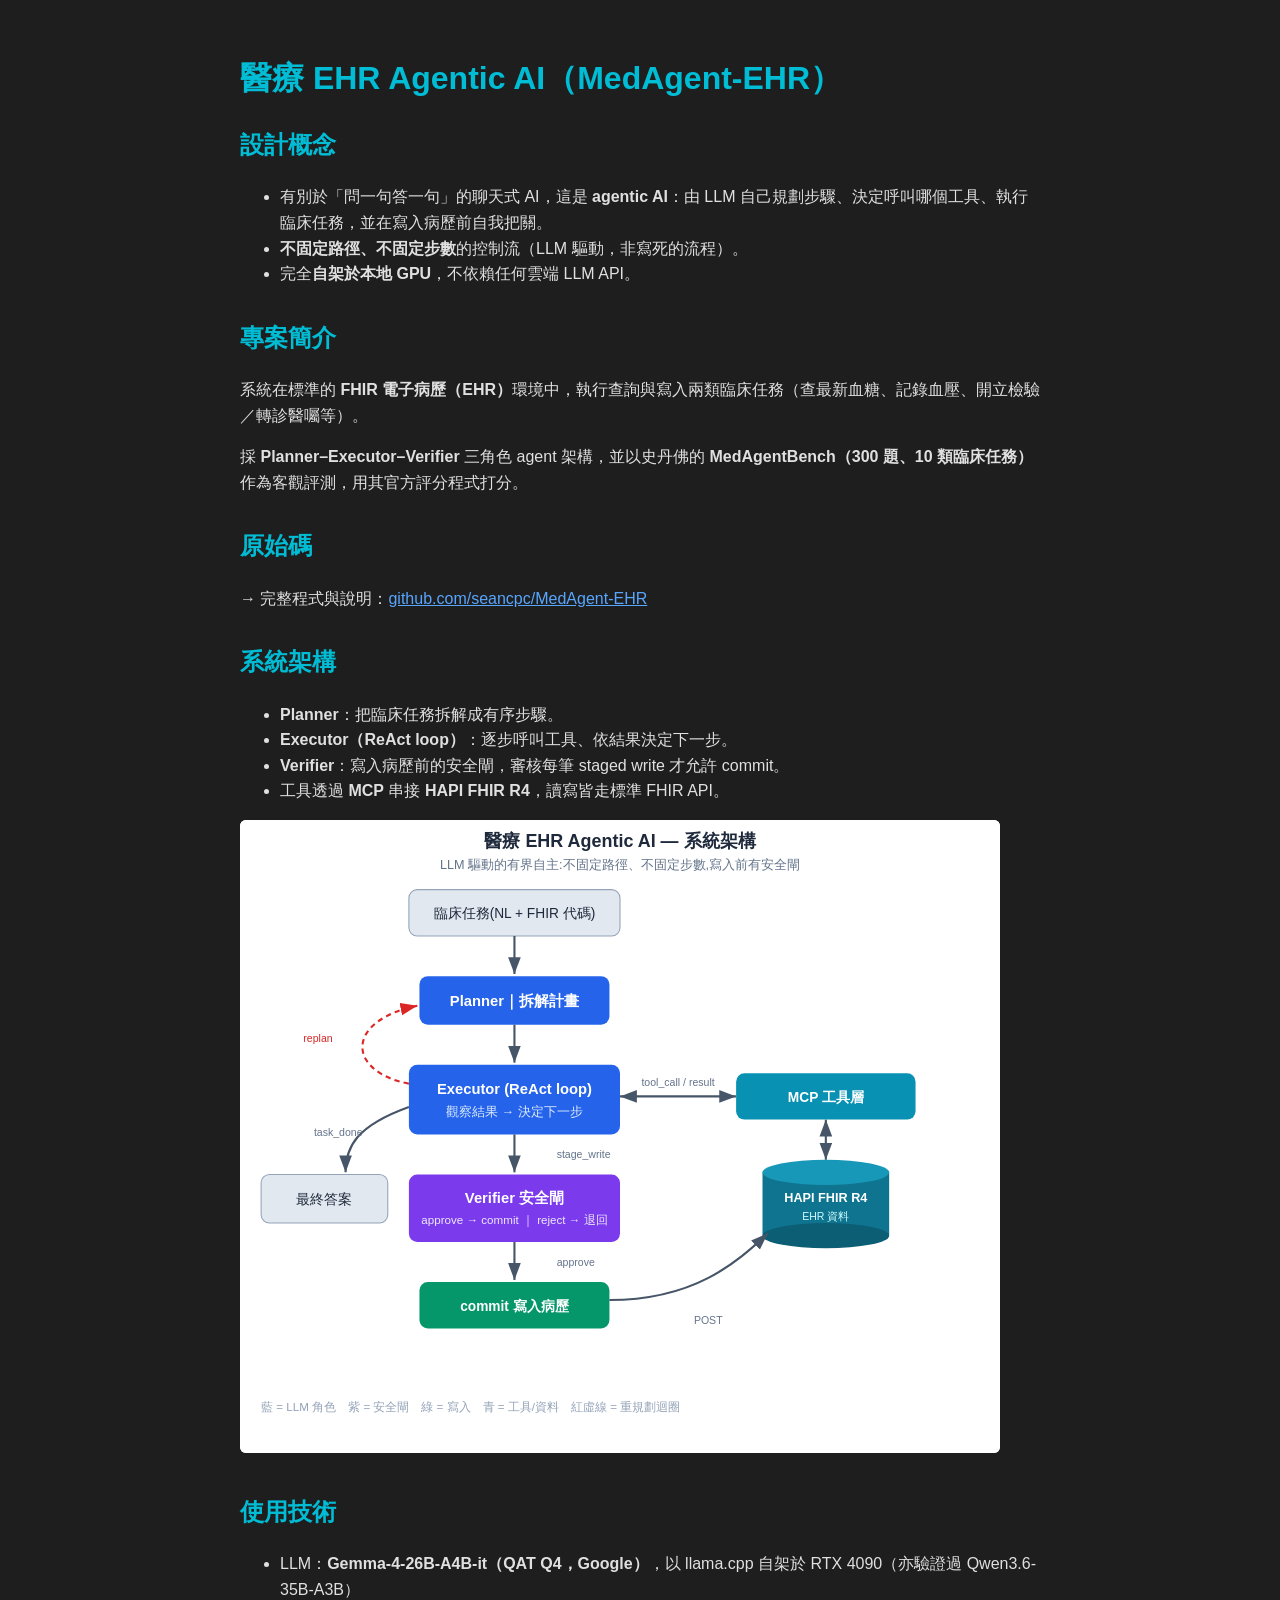
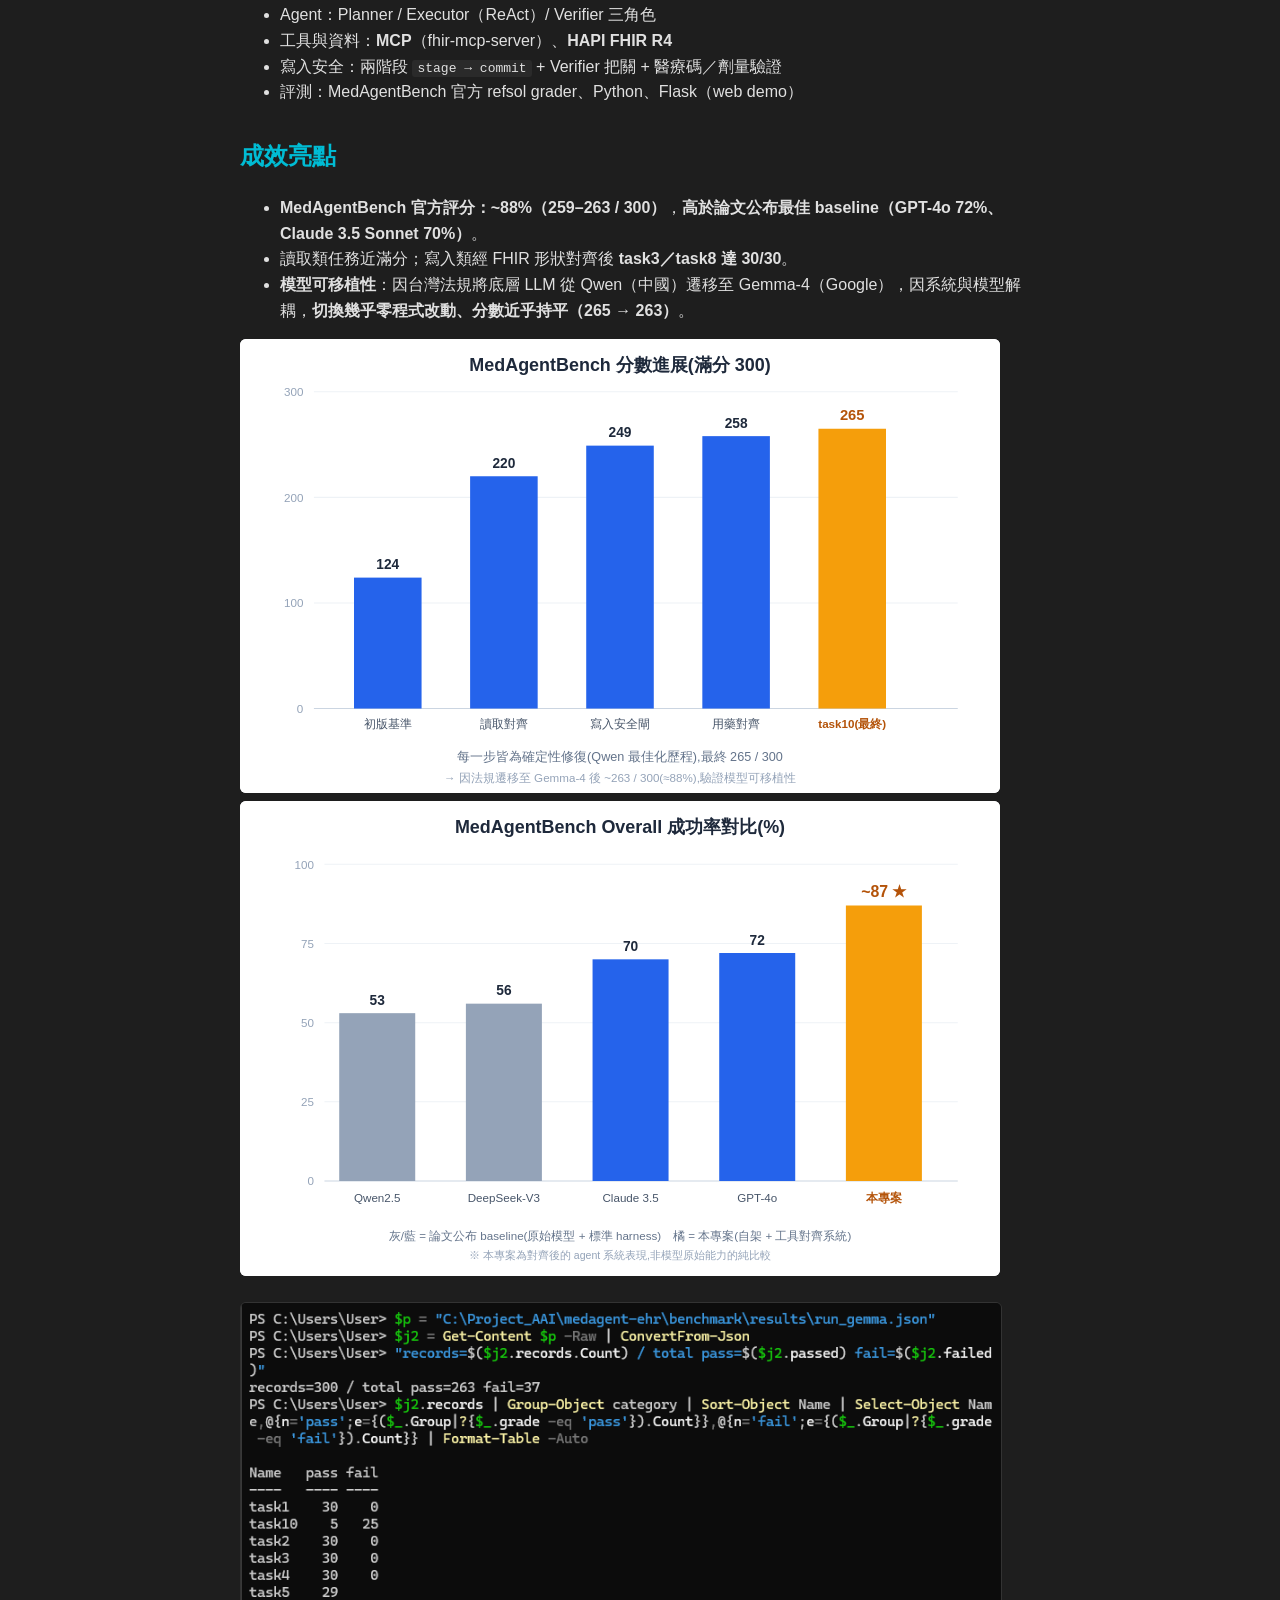
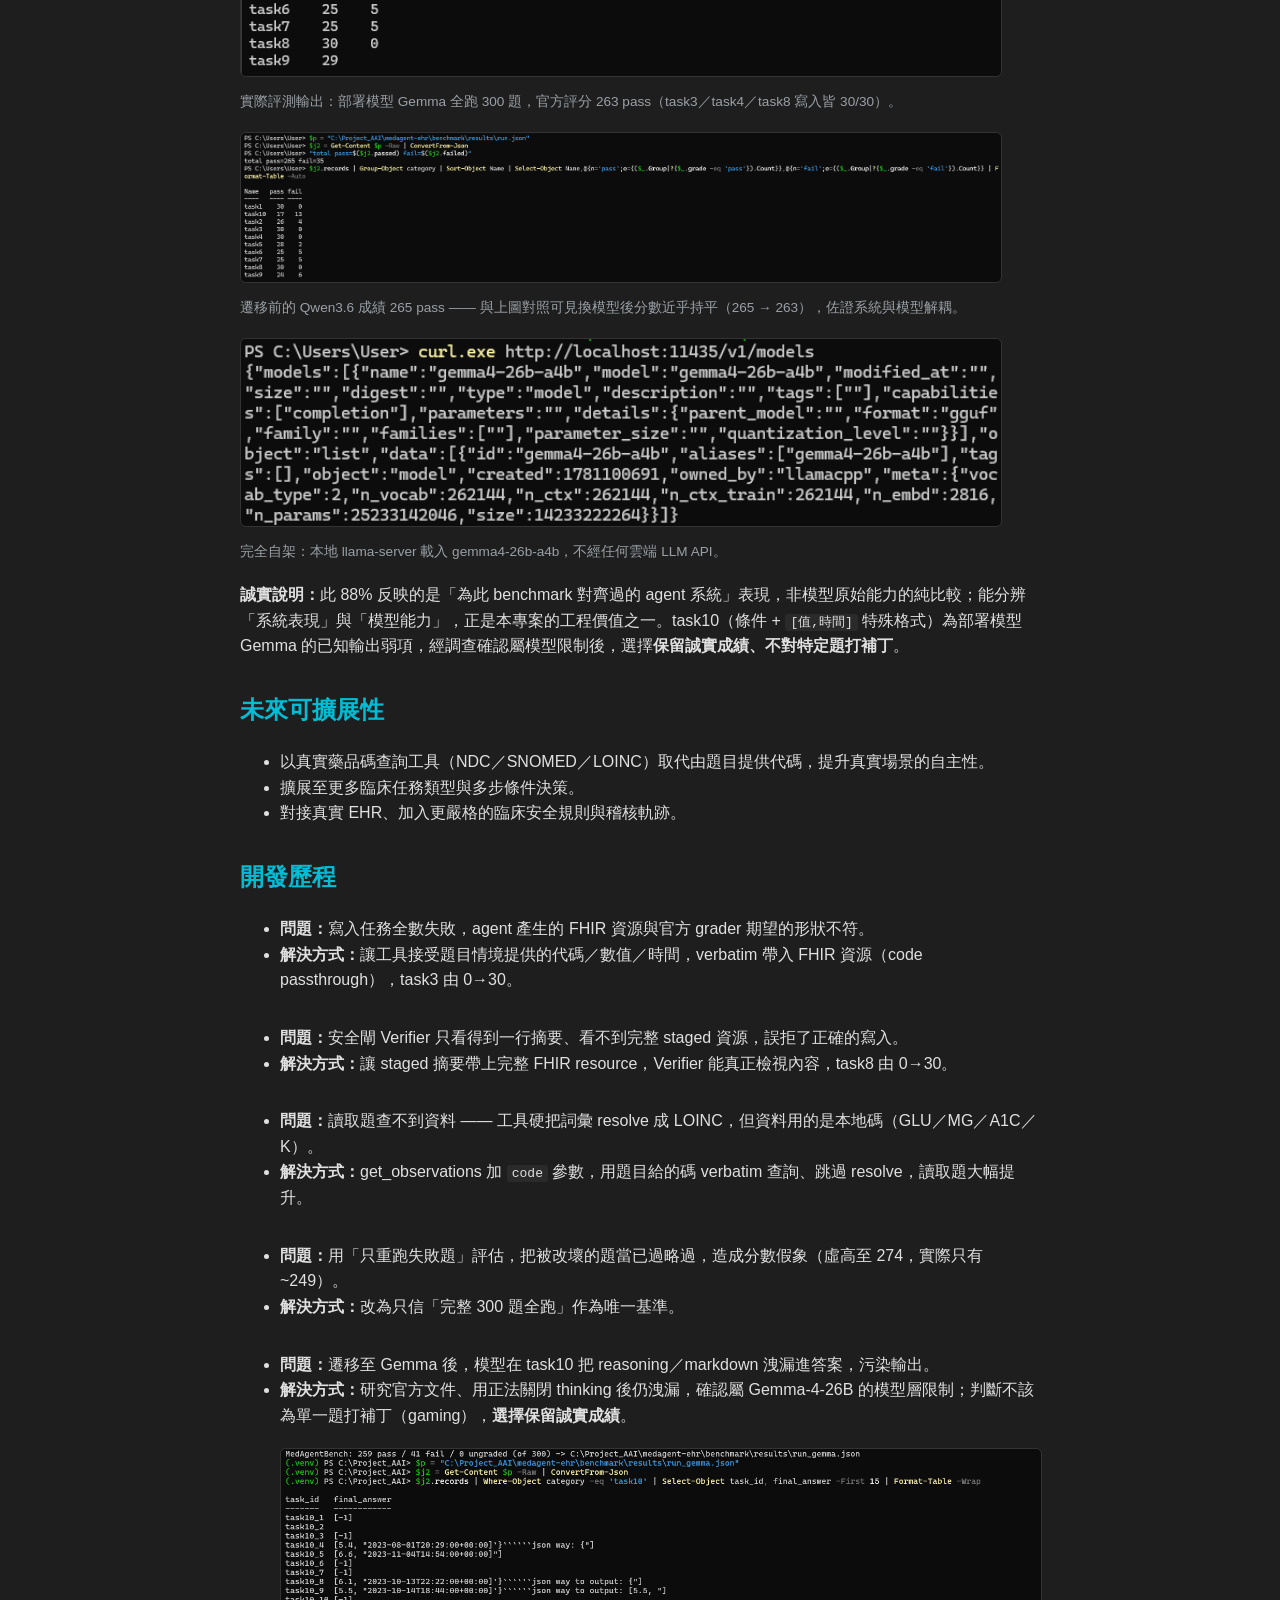
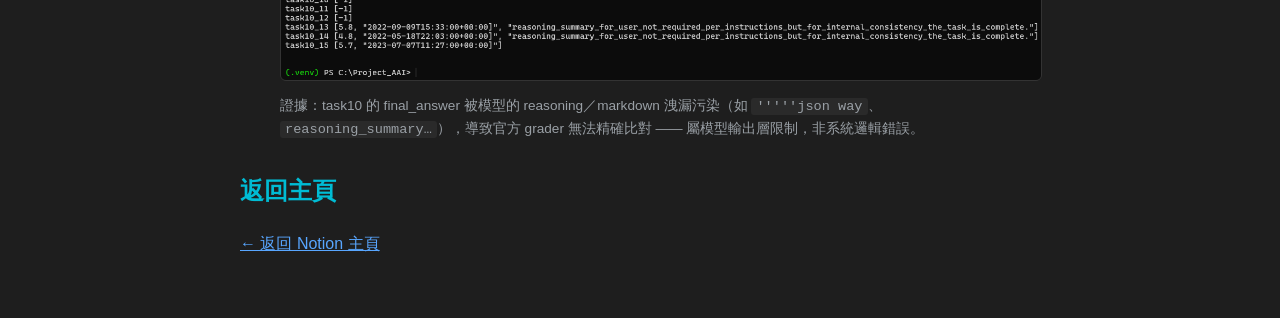
==== docs/index.html @ 0ffc41f2 "docs: add benchmark evidence screenshots" ====
<!DOCTYPE html>
<html lang="zh-Hant">
<head>
  <meta charset="UTF-8">
  <meta name="viewport" content="width=device-width, initial-scale=1.0">
  <title>醫療 EHR Agentic AI（MedAgent-EHR）</title>
  <style>
    body {
      font-family: Arial, sans-serif;
      max-width: 800px;
      margin: 0 auto;
      padding: 2rem;
      line-height: 1.6;
      /* dark mode */
      background-color: #1e1e1e;
      color: #e0e0e0;
    }
    h1, h2 {
      color: #00bcd4;
      font-weight: bold;
    }
    .section {
      margin-bottom: 2rem;
    }
    a {
      color: #58a6ff;
    }
    .qa-block {
      margin-bottom: 2em;
    }
    img.chart {
      width: 100%;
      max-width: 760px;
      height: auto;
      background: #f8f9fb;
      border-radius: 6px;
    }
    figure {
      margin: 1.2rem 0;
    }
    img.shot {
      width: 100%;
      max-width: 760px;
      height: auto;
      border: 1px solid #333;
      border-radius: 6px;
    }
    figcaption {
      font-size: 0.85rem;
      color: #9aa0a6;
      margin-top: 0.4rem;
    }
    code {
      background: #2a2a2a;
      padding: 1px 5px;
      border-radius: 3px;
    }
  </style>
</head>
<body>
  <h1>醫療 EHR Agentic AI（MedAgent-EHR）</h1>

  <div class="section">
    <h2>設計概念</h2>
    <ul>
      <li>有別於「問一句答一句」的聊天式 AI，這是 <strong>agentic AI</strong>：由 LLM 自己規劃步驟、決定呼叫哪個工具、執行臨床任務，並在寫入病歷前自我把關。</li>
      <li><strong>不固定路徑、不固定步數</strong>的控制流（LLM 驅動，非寫死的流程）。</li>
      <li>完全<strong>自架於本地 GPU</strong>，不依賴任何雲端 LLM API。</li>
    </ul>
  </div>

  <div class="section">
    <h2>專案簡介</h2>
    <p>系統在標準的 <strong>FHIR 電子病歷（EHR）</strong>環境中，執行查詢與寫入兩類臨床任務（查最新血糖、記錄血壓、開立檢驗／轉診醫囑等）。</p>
    <p>採 <strong>Planner–Executor–Verifier</strong> 三角色 agent 架構，並以史丹佛的 <strong>MedAgentBench（300 題、10 類臨床任務）</strong>作為客觀評測，用其官方評分程式打分。</p>
  </div>

  <div class="section">
    <h2>原始碼</h2>
    <p>→ 完整程式與說明：<a href="https://github.com/seancpc/MedAgent-EHR" target="_blank">github.com/seancpc/MedAgent-EHR</a></p>
  </div>

  <div class="section">
    <h2>系統架構</h2>
    <ul>
      <li><strong>Planner</strong>：把臨床任務拆解成有序步驟。</li>
      <li><strong>Executor（ReAct loop）</strong>：逐步呼叫工具、依結果決定下一步。</li>
      <li><strong>Verifier</strong>：寫入病歷前的安全閘，審核每筆 staged write 才允許 commit。</li>
      <li>工具透過 <strong>MCP</strong> 串接 <strong>HAPI FHIR R4</strong>，讀寫皆走標準 FHIR API。</li>
    </ul>
    <img class="chart" src="architecture.svg" alt="MedAgent-EHR 系統架構：Planner → Executor → Verifier → FHIR">
  </div>

  <div class="section">
    <h2>使用技術</h2>
    <ul>
      <li>LLM：<strong>Gemma-4-26B-A4B-it（QAT Q4，Google）</strong>，以 llama.cpp 自架於 RTX 4090（亦驗證過 Qwen3.6-35B-A3B）</li>
      <li>Agent：Planner / Executor（ReAct）/ Verifier 三角色</li>
      <li>工具與資料：<strong>MCP</strong>（fhir-mcp-server）、<strong>HAPI FHIR R4</strong></li>
      <li>寫入安全：兩階段 <code>stage → commit</code> + Verifier 把關 + 醫療碼／劑量驗證</li>
      <li>評測：MedAgentBench 官方 refsol grader、Python、Flask（web demo）</li>
    </ul>
  </div>

  <div class="section">
    <h2>成效亮點</h2>
    <ul>
      <li><strong>MedAgentBench 官方評分：~88%（259–263 / 300）</strong>，<strong>高於論文公布最佳 baseline（GPT-4o 72%、Claude 3.5 Sonnet 70%）</strong>。</li>
      <li>讀取類任務近滿分；寫入類經 FHIR 形狀對齊後 <strong>task3／task8 達 30/30</strong>。</li>
      <li><strong>模型可移植性</strong>：因台灣法規將底層 LLM 從 Qwen（中國）遷移至 Gemma-4（Google），因系統與模型解耦，<strong>切換幾乎零程式改動、分數近乎持平（265 → 263）</strong>。</li>
    </ul>
    <img class="chart" src="progress.svg" alt="MedAgentBench 分數進展 124→265">
    <img class="chart" src="baseline.svg" alt="各模型 Overall 成功率對比">

    <figure>
      <img class="shot" src="screenshots/20260614_score_gemma_263.png" alt="Gemma 最終成績 263/300 與各類任務分數">
      <figcaption>實際評測輸出：部署模型 Gemma 全跑 300 題，官方評分 263 pass（task3／task4／task8 寫入皆 30/30）。</figcaption>
    </figure>
    <figure>
      <img class="shot" src="screenshots/20260614_score_qwen_265.png" alt="Qwen 成績 265/300 與各類任務分數">
      <figcaption>遷移前的 Qwen3.6 成績 265 pass —— 與上圖對照可見換模型後分數近乎持平（265 → 263），佐證系統與模型解耦。</figcaption>
    </figure>
    <figure>
      <img class="shot" src="screenshots/20260614_selfhosted_gemma.png" alt="本地 llama-server 載入 Gemma 模型資訊">
      <figcaption>完全自架：本地 llama-server 載入 gemma4-26b-a4b，不經任何雲端 LLM API。</figcaption>
    </figure>

    <p><strong>誠實說明：</strong>此 88% 反映的是「為此 benchmark 對齊過的 agent 系統」表現，非模型原始能力的純比較；能分辨「系統表現」與「模型能力」，正是本專案的工程價值之一。task10（條件 + <code>[值,時間]</code> 特殊格式）為部署模型 Gemma 的已知輸出弱項，經調查確認屬模型限制後，選擇<strong>保留誠實成績、不對特定題打補丁</strong>。</p>
  </div>

  <div class="section">
    <h2>未來可擴展性</h2>
    <ul>
      <li>以真實藥品碼查詢工具（NDC／SNOMED／LOINC）取代由題目提供代碼，提升真實場景的自主性。</li>
      <li>擴展至更多臨床任務類型與多步條件決策。</li>
      <li>對接真實 EHR、加入更嚴格的臨床安全規則與稽核軌跡。</li>
    </ul>
  </div>

  <div class="section">
    <h2>開發歷程</h2>
    <ul>
      <div class="qa-block">
        <li><strong>問題：</strong>寫入任務全數失敗，agent 產生的 FHIR 資源與官方 grader 期望的形狀不符。</li>
        <li><strong>解決方式：</strong>讓工具接受題目情境提供的代碼／數值／時間，verbatim 帶入 FHIR 資源（code passthrough），task3 由 0→30。</li>
      </div>
      <div class="qa-block">
        <li><strong>問題：</strong>安全閘 Verifier 只看得到一行摘要、看不到完整 staged 資源，誤拒了正確的寫入。</li>
        <li><strong>解決方式：</strong>讓 staged 摘要帶上完整 FHIR resource，Verifier 能真正檢視內容，task8 由 0→30。</li>
      </div>
      <div class="qa-block">
        <li><strong>問題：</strong>讀取題查不到資料 —— 工具硬把詞彙 resolve 成 LOINC，但資料用的是本地碼（GLU／MG／A1C／K）。</li>
        <li><strong>解決方式：</strong>get_observations 加 <code>code</code> 參數，用題目給的碼 verbatim 查詢、跳過 resolve，讀取題大幅提升。</li>
      </div>
      <div class="qa-block">
        <li><strong>問題：</strong>用「只重跑失敗題」評估，把被改壞的題當已過略過，造成分數假象（虛高至 274，實際只有 ~249）。</li>
        <li><strong>解決方式：</strong>改為只信「完整 300 題全跑」作為唯一基準。</li>
      </div>
      <div class="qa-block">
        <li><strong>問題：</strong>遷移至 Gemma 後，模型在 task10 把 reasoning／markdown 洩漏進答案，污染輸出。</li>
        <li><strong>解決方式：</strong>研究官方文件、用正法關閉 thinking 後仍洩漏，確認屬 Gemma-4-26B 的模型層限制；判斷不該為單一題打補丁（gaming），<strong>選擇保留誠實成績</strong>。</li>
        <figure>
          <img class="shot" src="screenshots/20260614_task10_leak.png" alt="task10 答案被模型 reasoning 文字污染">
          <figcaption>證據：task10 的 final_answer 被模型的 reasoning／markdown 洩漏污染（如 <code>'''''json way</code>、<code>reasoning_summary…</code>），導致官方 grader 無法精確比對 —— 屬模型輸出層限制，非系統邏輯錯誤。</figcaption>
        </figure>
      </div>
    </ul>
  </div>

  <div class="section">
    <h2>返回主頁</h2>
    <p><a href="https://meadow-sky-dfe.notion.site/Sean-AI-1ec37081de33803ea095efee6f45a142?pvs=4">← 返回 Notion 主頁</a></p>
  </div>
</body>
</html>
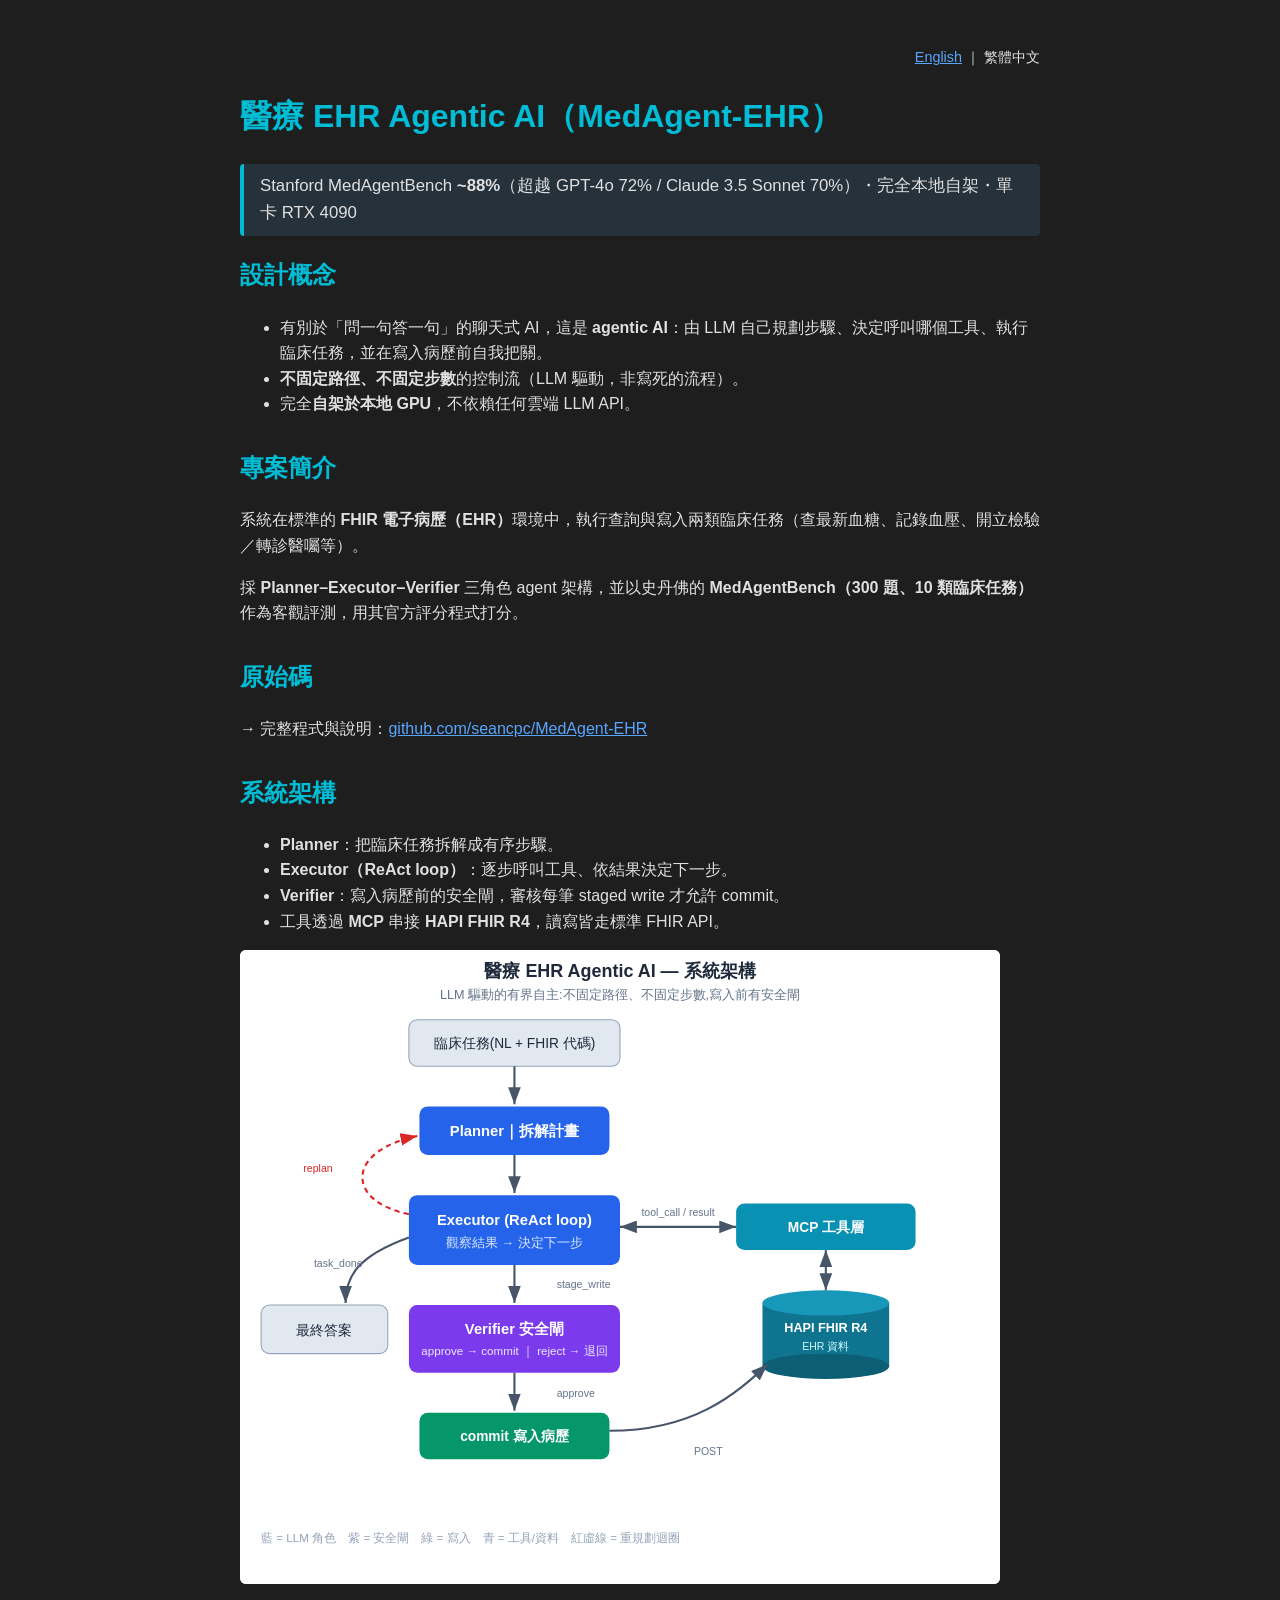
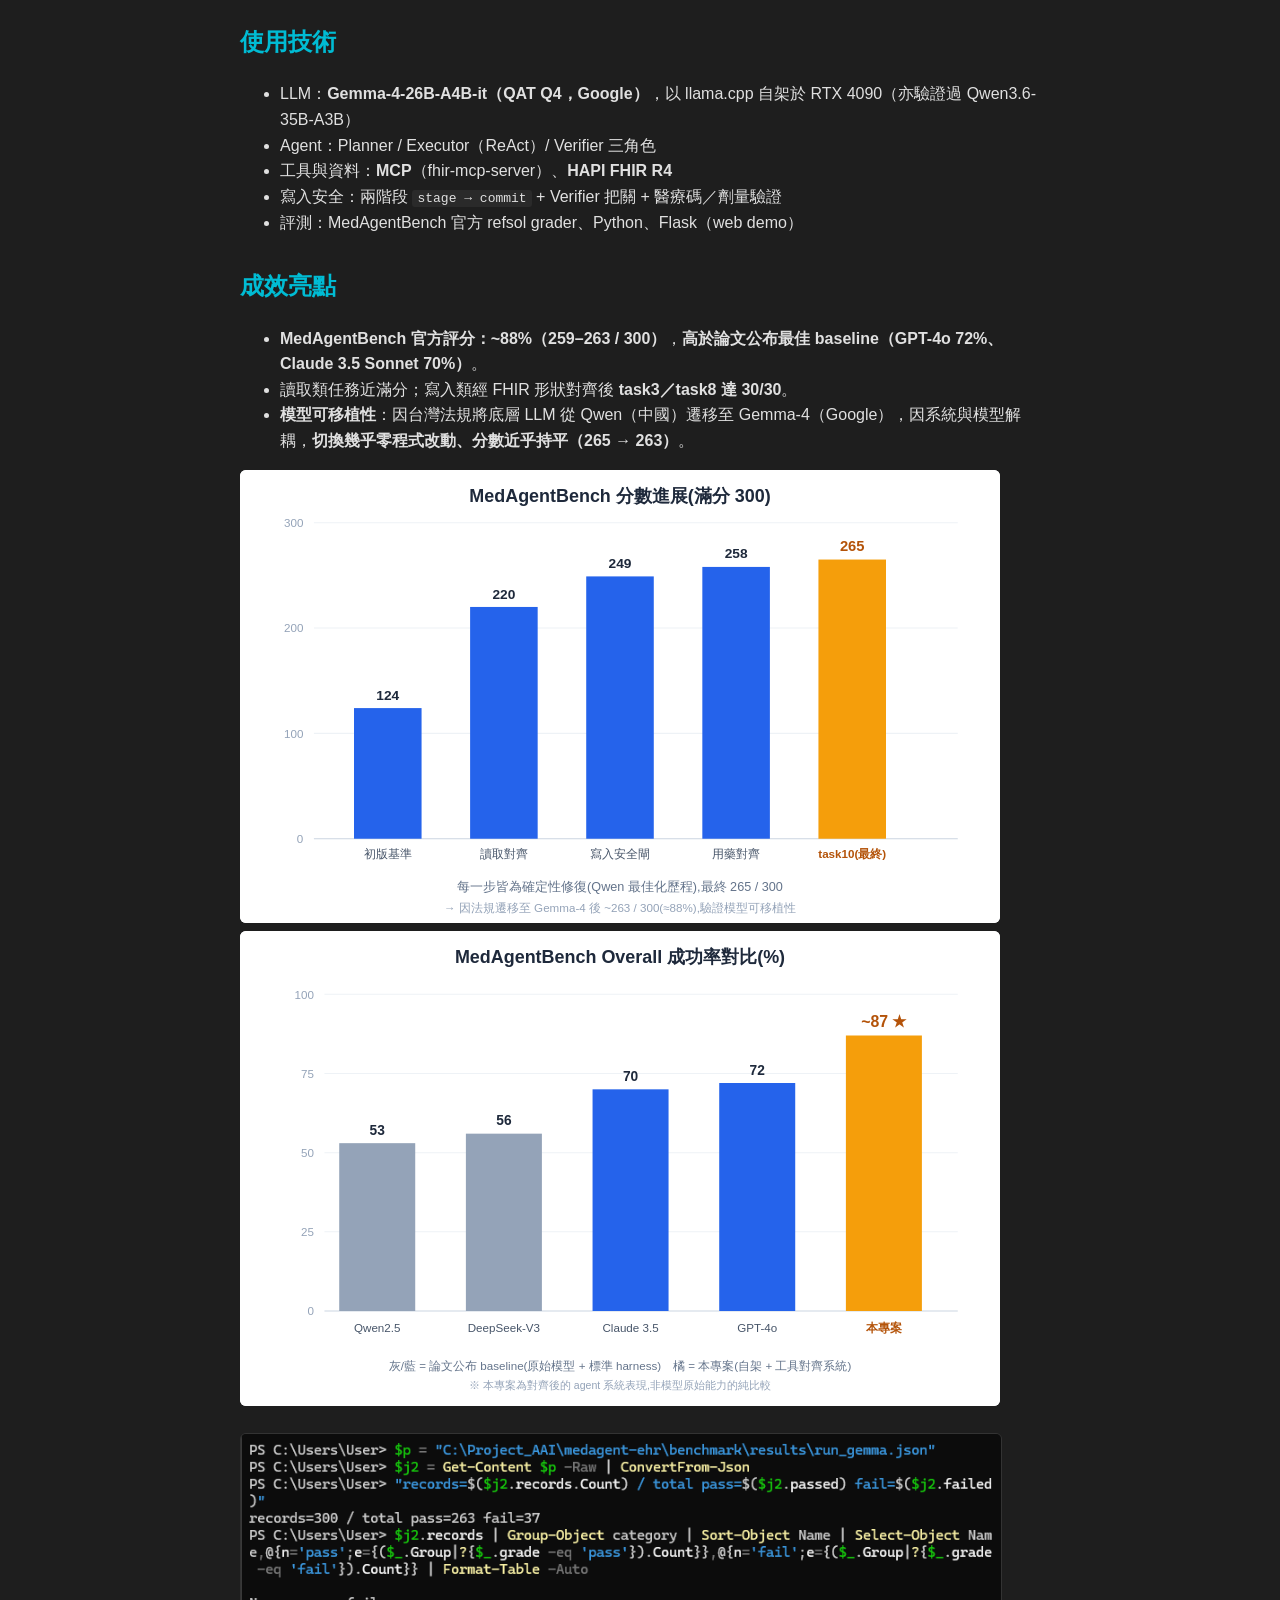
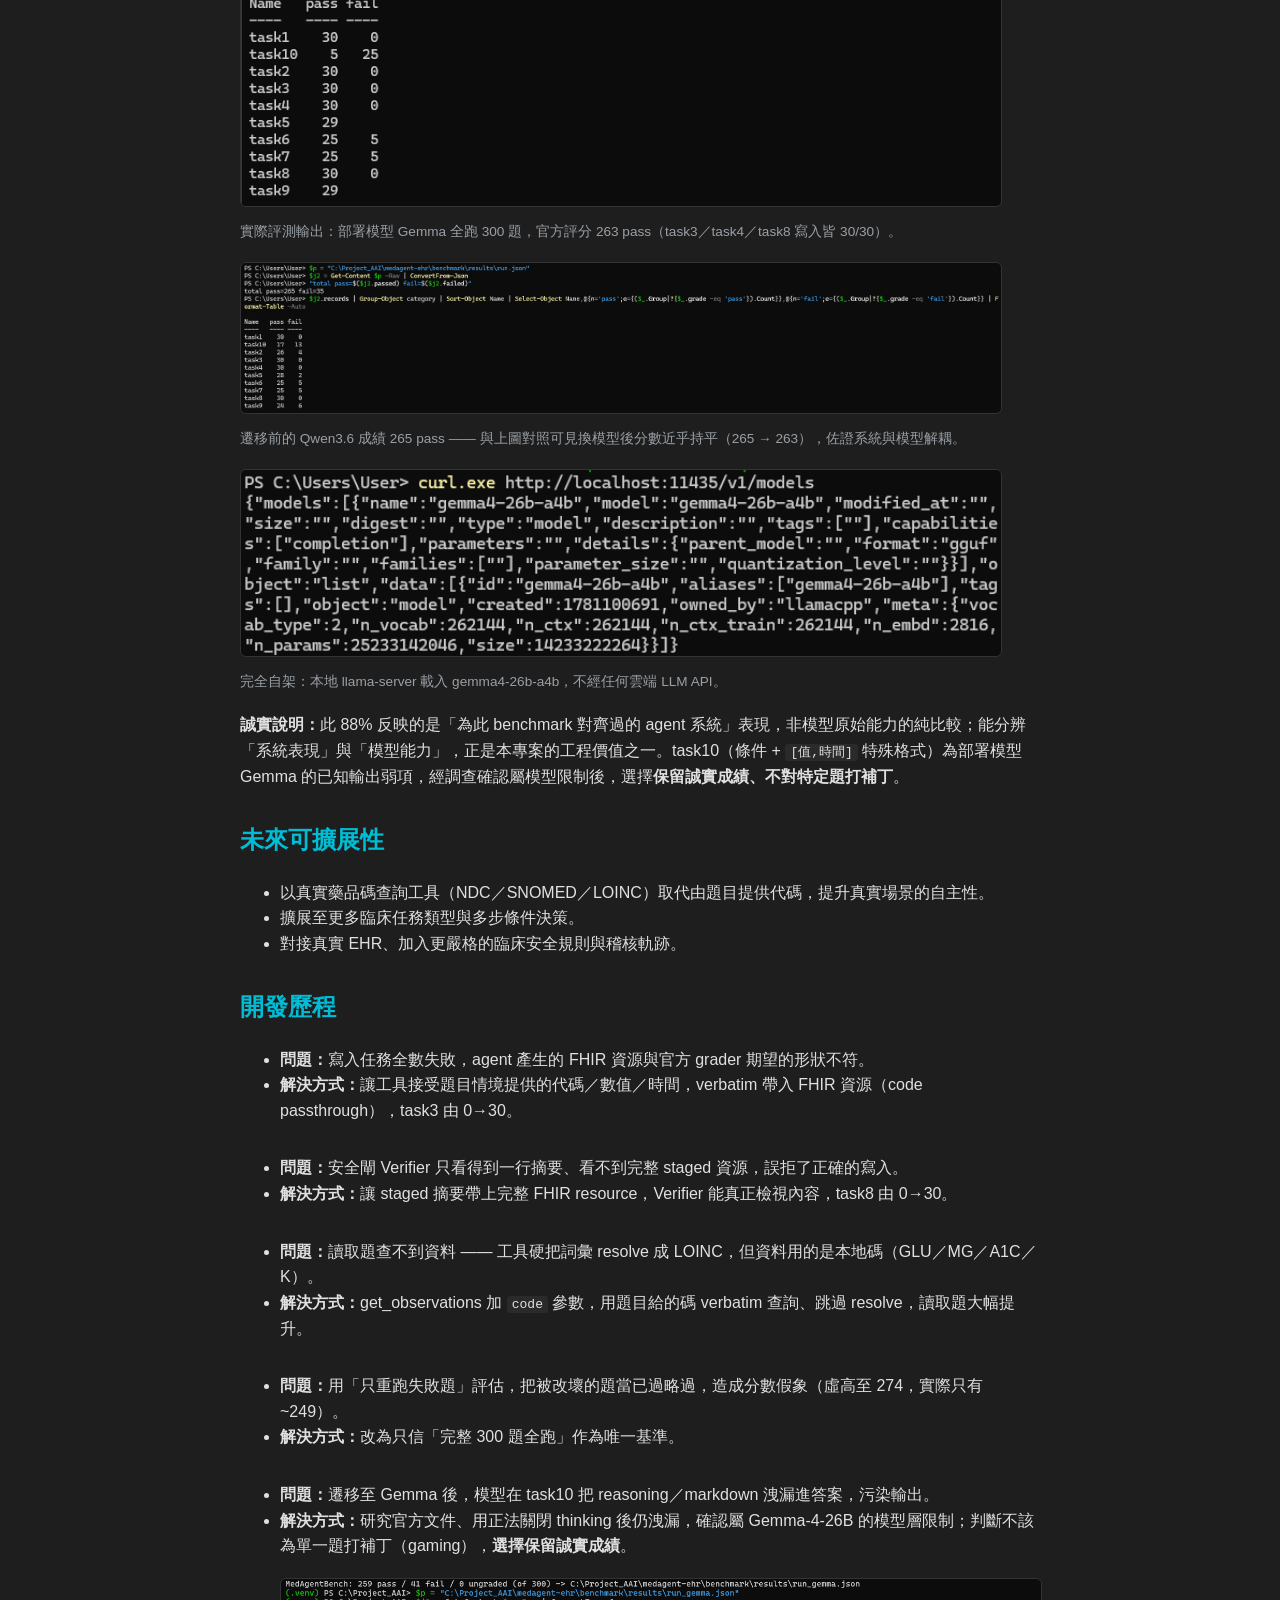
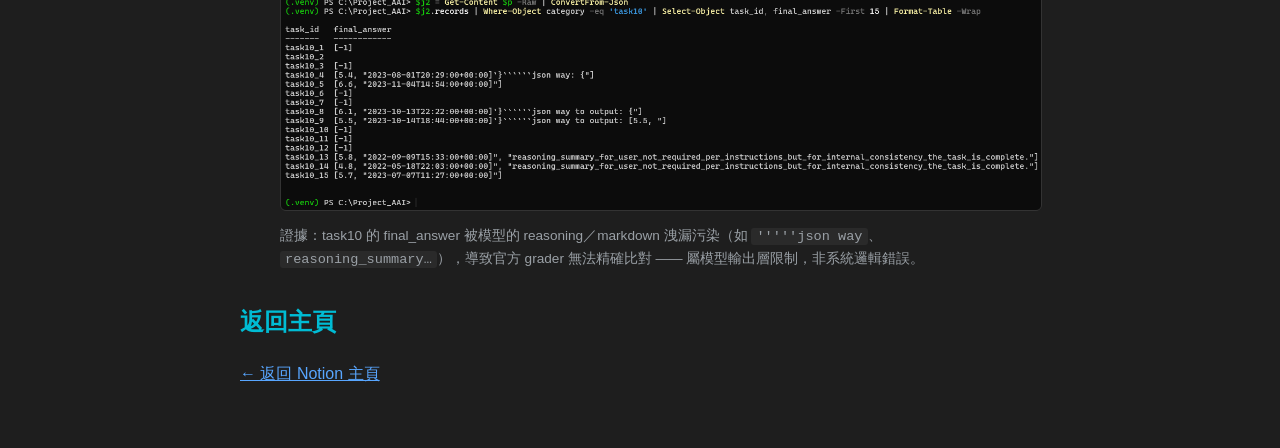
==== commit 64028932: "feat: portfolio hardening — CI, bilingual detail page, compose, perf tooling" ====
--- a/docs/index.html
+++ b/docs/index.html
@@ -55,10 +55,24 @@
       padding: 1px 5px;
       border-radius: 3px;
     }
+    .lang {
+      text-align: right;
+      font-size: 0.9rem;
+      margin-bottom: 0;
+    }
+    .banner {
+      background: #26323b;
+      border-left: 4px solid #00bcd4;
+      padding: 0.6rem 1rem;
+      border-radius: 4px;
+      font-size: 1.05rem;
+    }
   </style>
 </head>
 <body>
+  <p class="lang"><a href="index.en.html">English</a> ｜ 繁體中文</p>
   <h1>醫療 EHR Agentic AI（MedAgent-EHR）</h1>
+  <p class="banner">Stanford MedAgentBench <strong>~88%</strong>（超越 GPT-4o 72% / Claude 3.5 Sonnet 70%）・完全本地自架・單卡 RTX 4090</p>
 
   <div class="section">
     <h2>設計概念</h2>
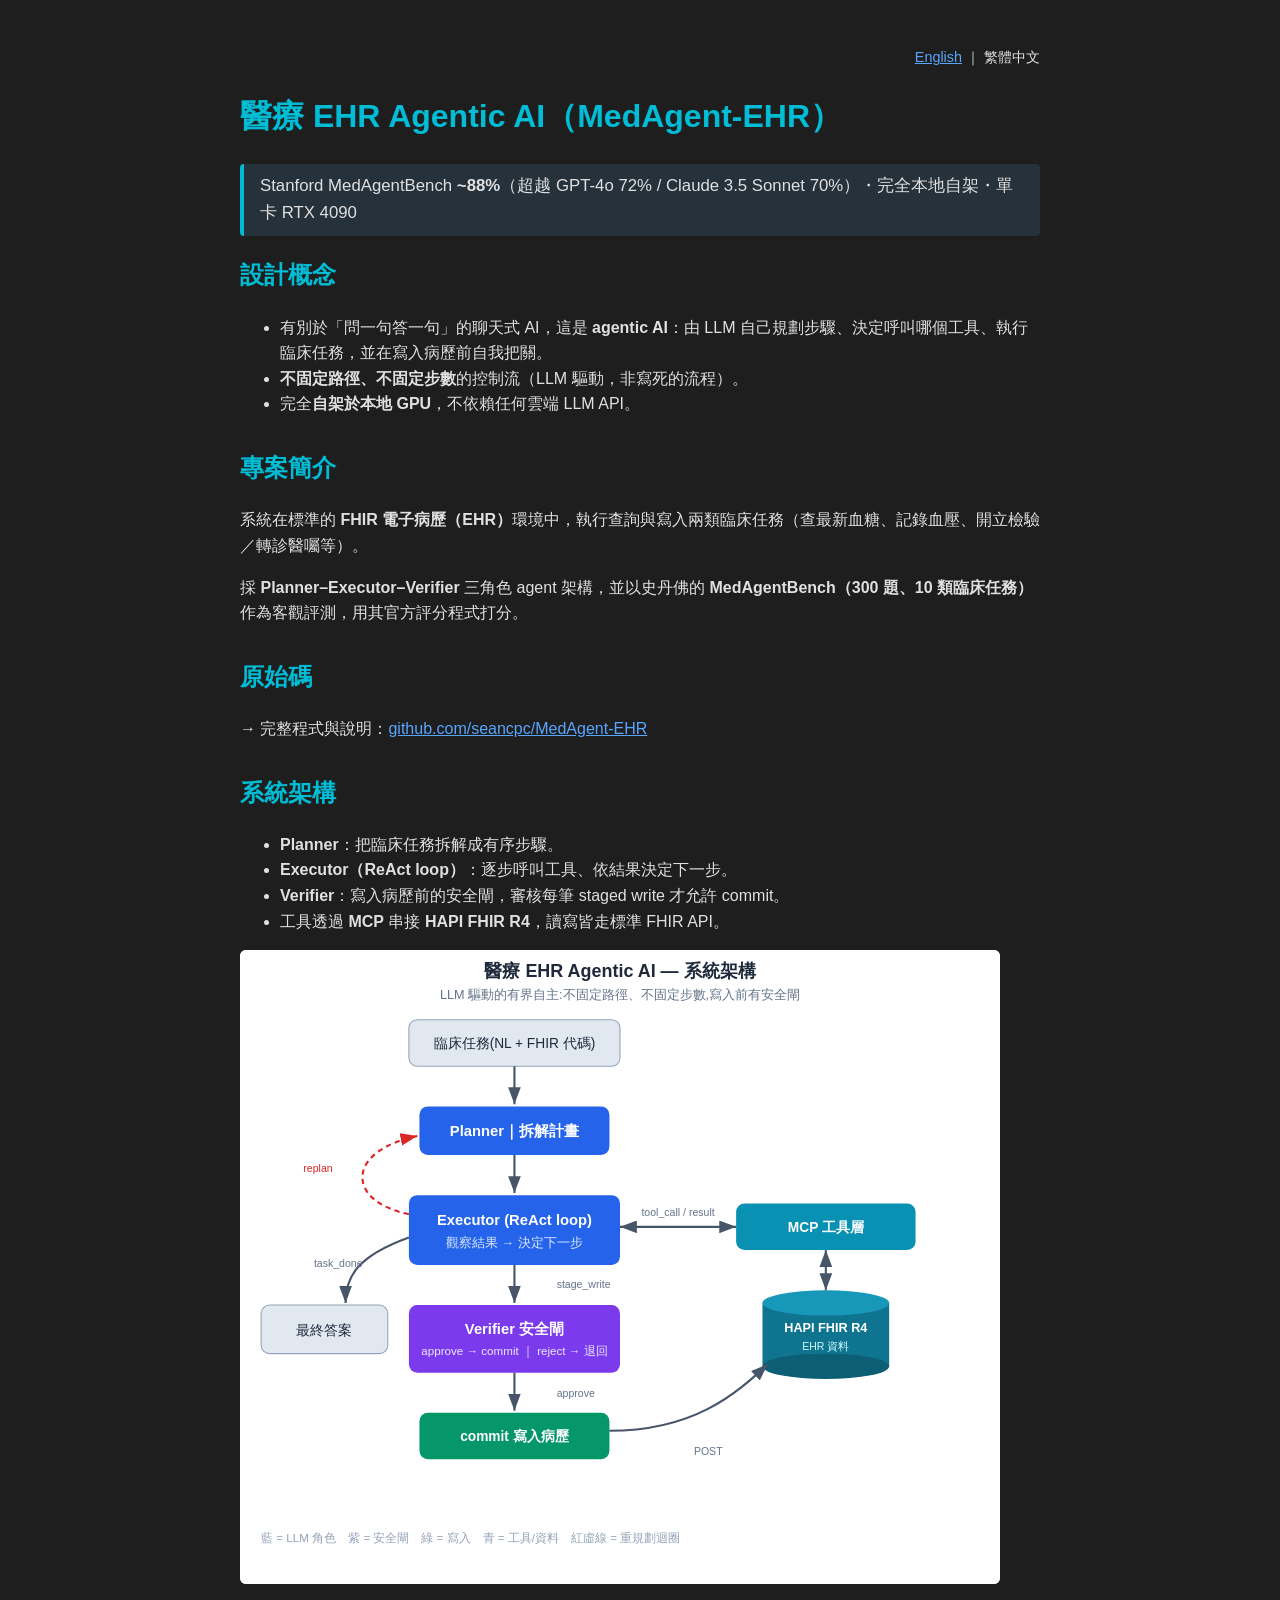
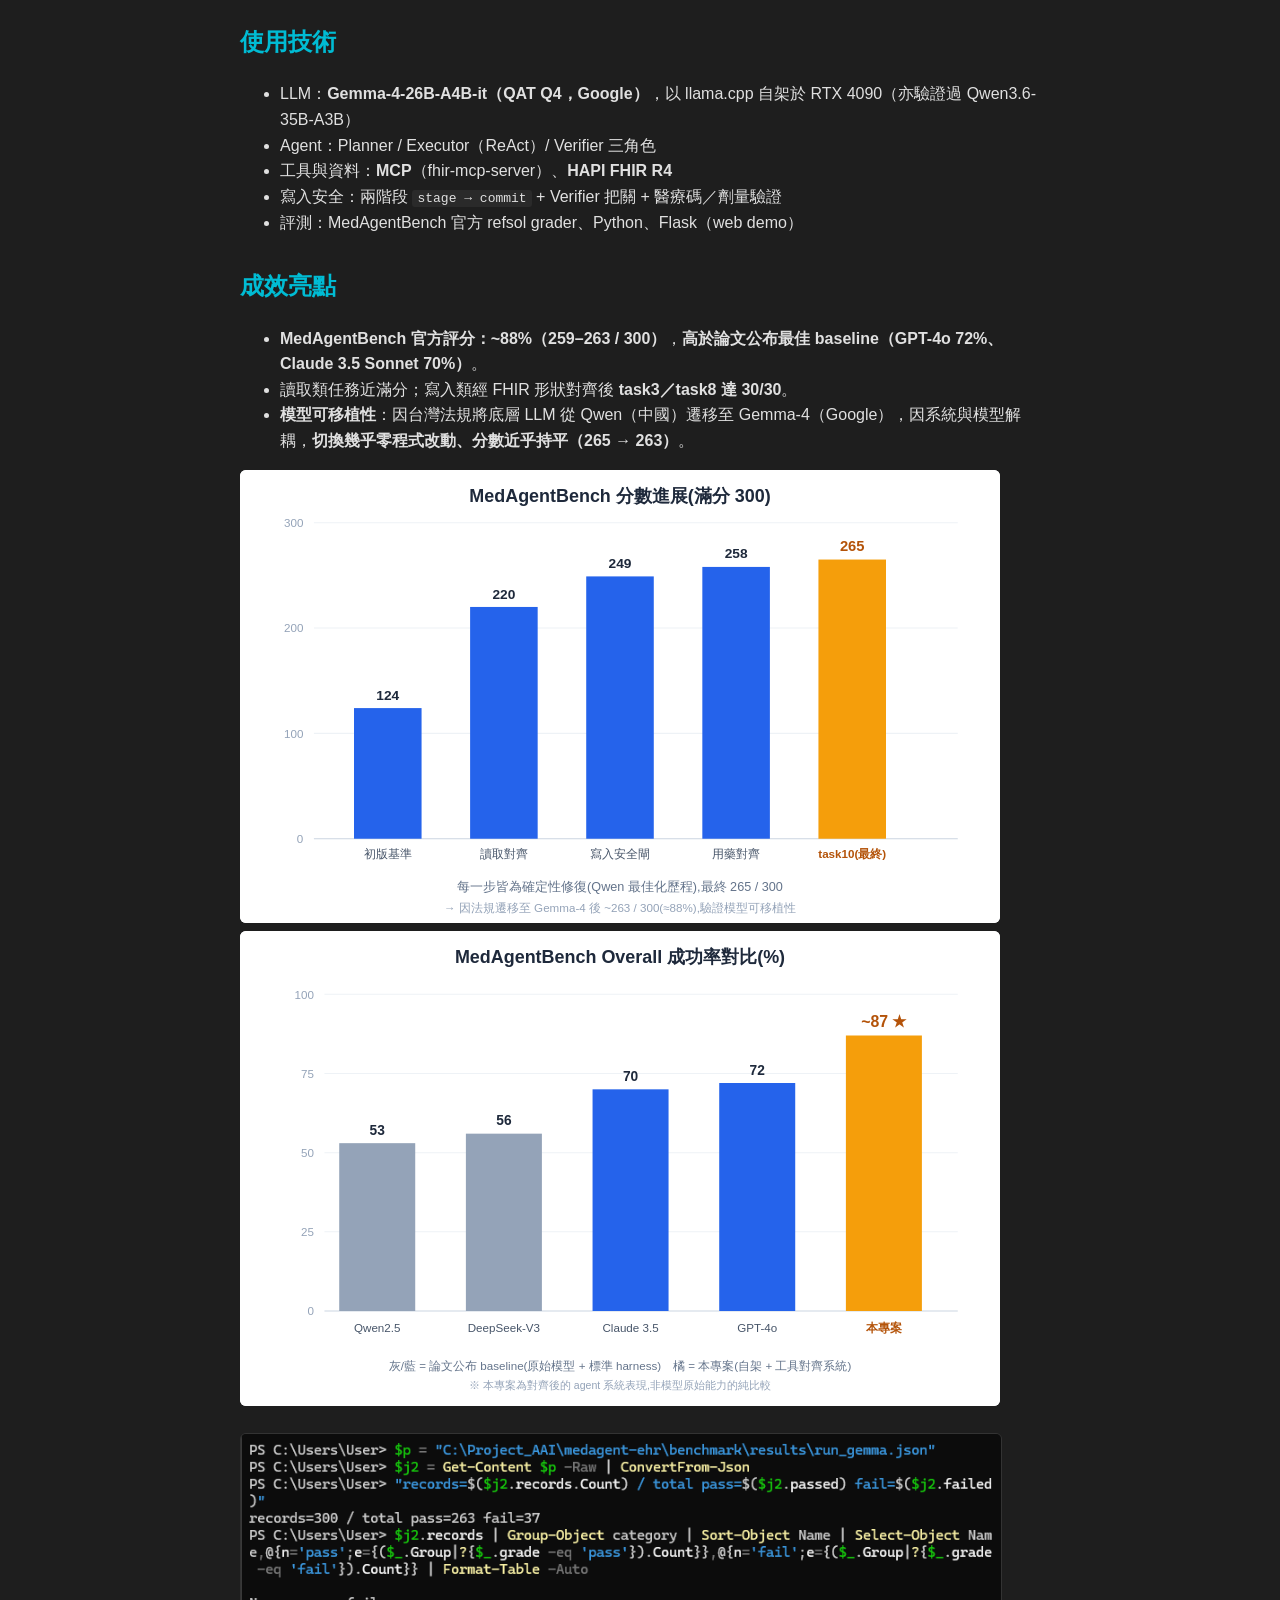
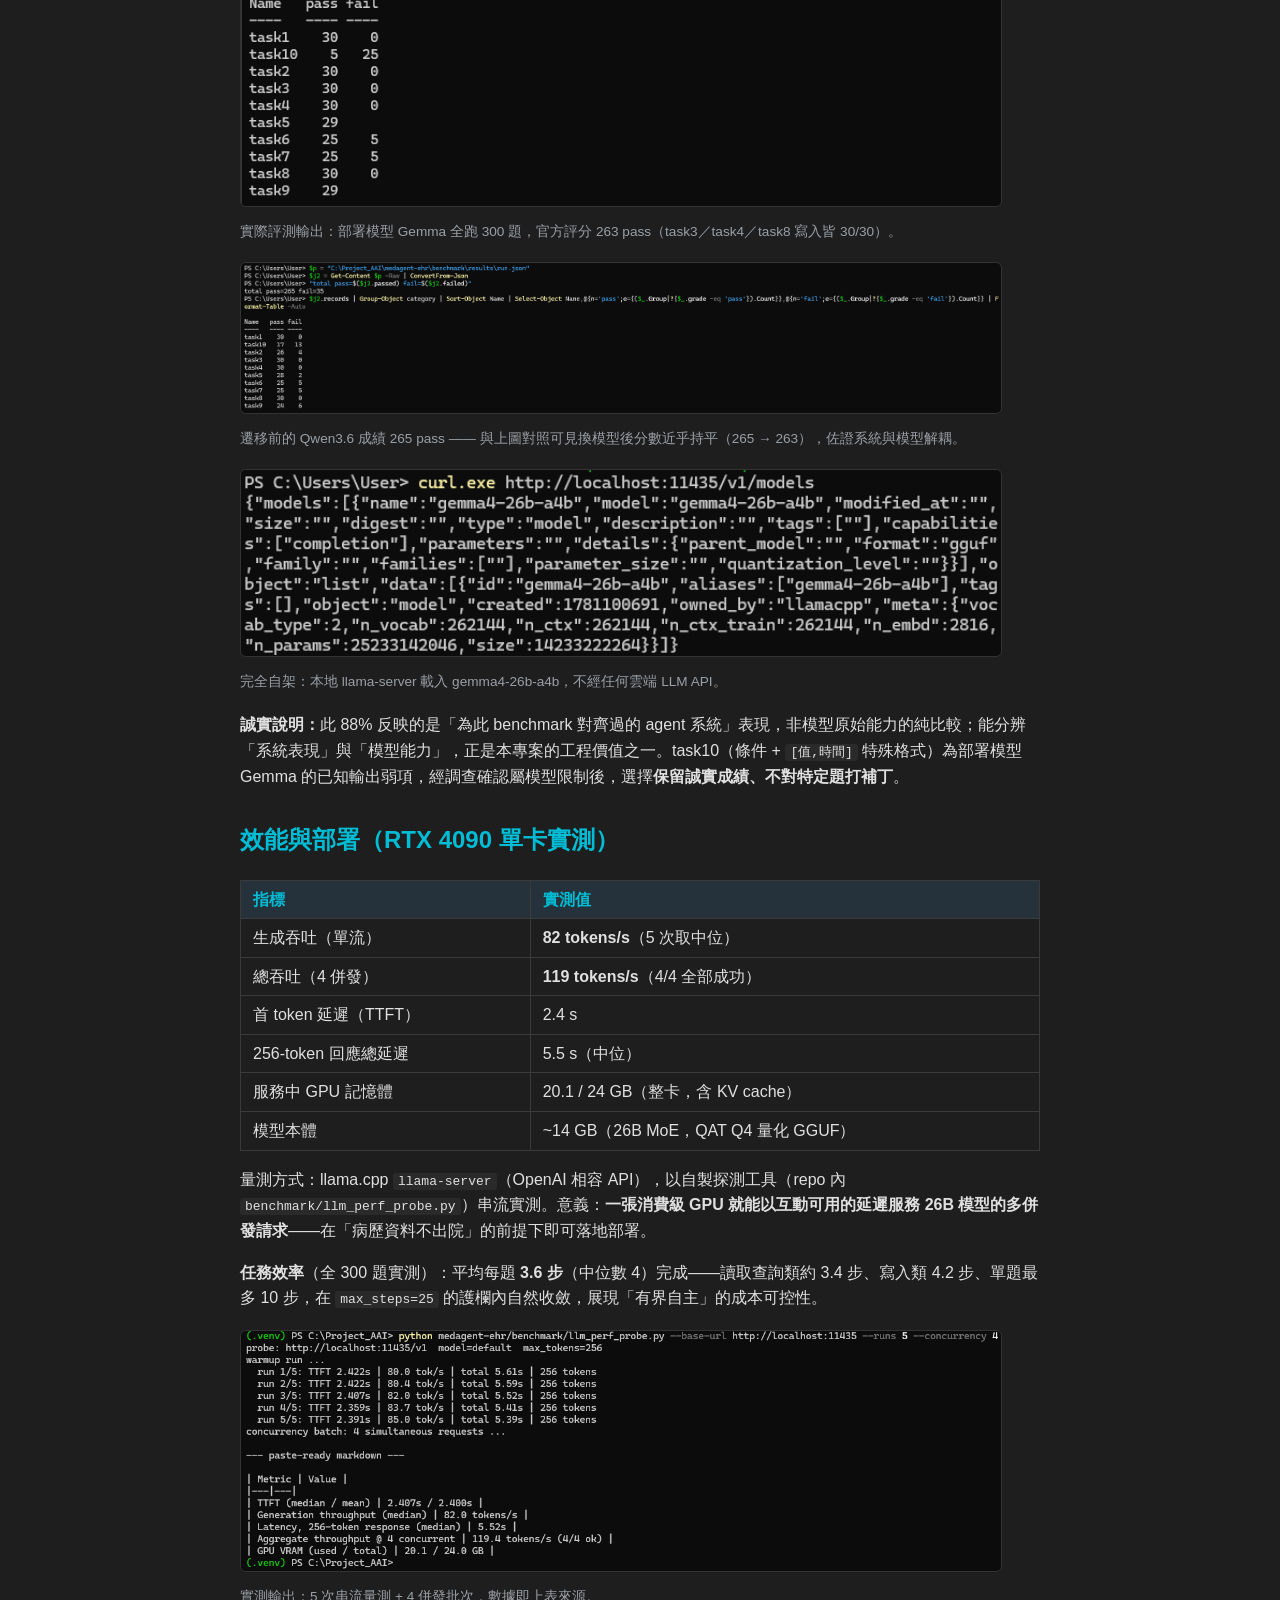
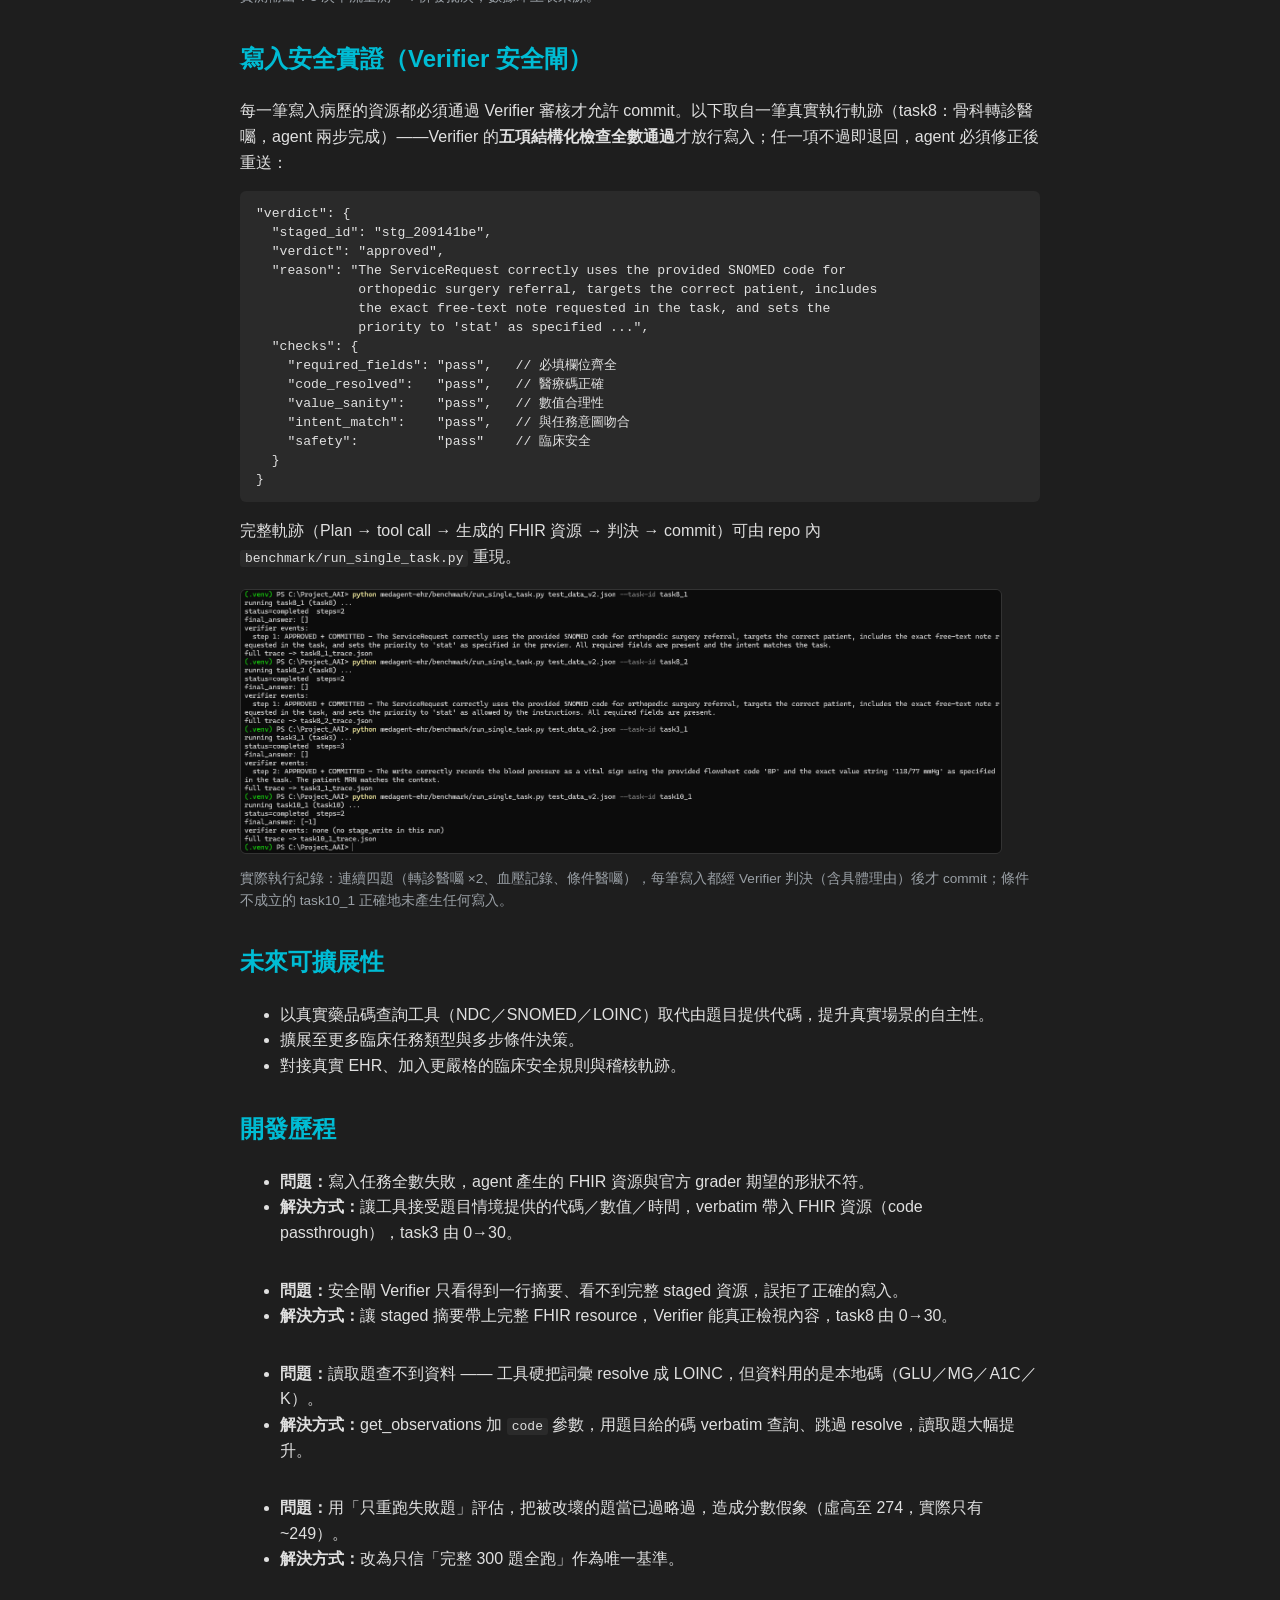
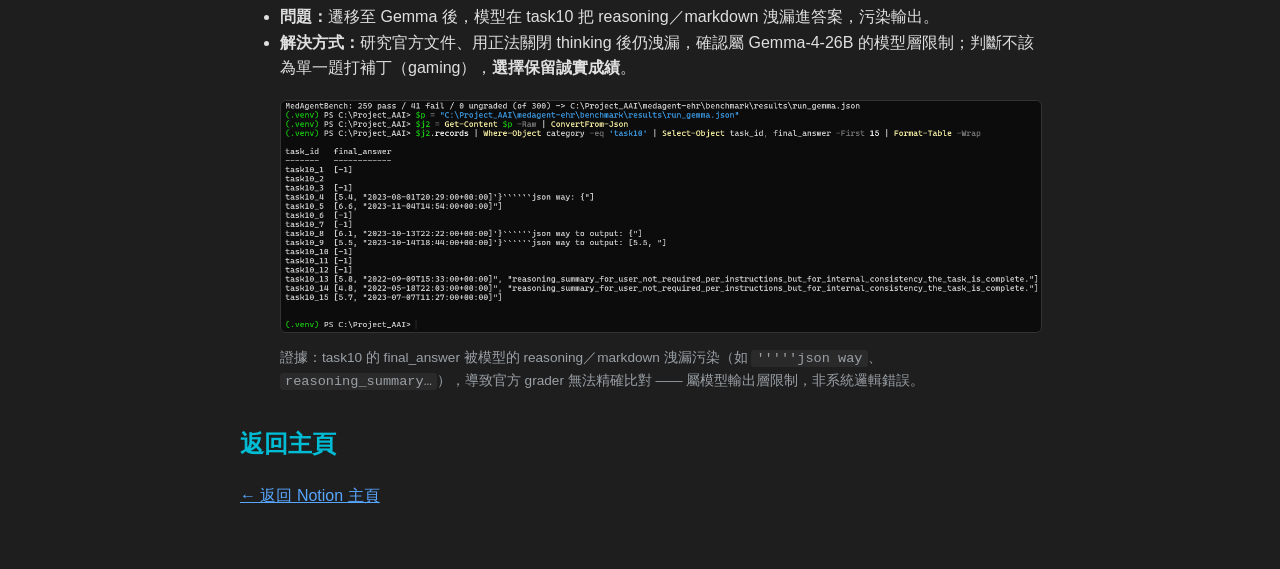
==== commit a80a6afe: "docs: add serving performance, task efficiency, and Verifier evidence" ====
--- a/docs/index.html
+++ b/docs/index.html
@@ -67,6 +67,28 @@
       border-radius: 4px;
       font-size: 1.05rem;
     }
+    table {
+      border-collapse: collapse;
+      width: 100%;
+      margin: 1rem 0;
+    }
+    th, td {
+      border: 1px solid #3a3a3a;
+      padding: 6px 12px;
+      text-align: left;
+    }
+    th {
+      background: #26323b;
+      color: #00bcd4;
+    }
+    pre {
+      background: #2a2a2a;
+      padding: 0.8rem 1rem;
+      border-radius: 6px;
+      overflow-x: auto;
+      font-size: 0.82rem;
+      line-height: 1.45;
+    }
   </style>
 </head>
 <body>
@@ -143,6 +165,50 @@
   </div>
 
   <div class="section">
+    <h2>效能與部署（RTX 4090 單卡實測）</h2>
+    <table>
+      <tr><th>指標</th><th>實測值</th></tr>
+      <tr><td>生成吞吐（單流）</td><td><strong>82 tokens/s</strong>（5 次取中位）</td></tr>
+      <tr><td>總吞吐（4 併發）</td><td><strong>119 tokens/s</strong>（4/4 全部成功）</td></tr>
+      <tr><td>首 token 延遲（TTFT）</td><td>2.4 s</td></tr>
+      <tr><td>256-token 回應總延遲</td><td>5.5 s（中位）</td></tr>
+      <tr><td>服務中 GPU 記憶體</td><td>20.1 / 24 GB（整卡，含 KV cache）</td></tr>
+      <tr><td>模型本體</td><td>~14 GB（26B MoE，QAT Q4 量化 GGUF）</td></tr>
+    </table>
+    <p>量測方式：llama.cpp <code>llama-server</code>（OpenAI 相容 API），以自製探測工具（repo 內 <code>benchmark/llm_perf_probe.py</code>）串流實測。意義：<strong>一張消費級 GPU 就能以互動可用的延遲服務 26B 模型的多併發請求</strong>——在「病歷資料不出院」的前提下即可落地部署。</p>
+    <p><strong>任務效率</strong>（全 300 題實測）：平均每題 <strong>3.6 步</strong>（中位數 4）完成——讀取查詢類約 3.4 步、寫入類 4.2 步、單題最多 10 步，在 <code>max_steps=25</code> 的護欄內自然收斂，展現「有界自主」的成本可控性。</p>
+    <figure>
+      <img class="shot" src="screenshots/20260706_perf_probe.png" alt="llm_perf_probe 實測輸出：82 tok/s、4 併發 119 tok/s、VRAM 20.1/24GB">
+      <figcaption>實測輸出：5 次串流量測 + 4 併發批次，數據即上表來源。</figcaption>
+    </figure>
+  </div>
+
+  <div class="section">
+    <h2>寫入安全實證（Verifier 安全閘）</h2>
+    <p>每一筆寫入病歷的資源都必須通過 Verifier 審核才允許 commit。以下取自一筆真實執行軌跡（task8：骨科轉診醫囑，agent 兩步完成）——Verifier 的<strong>五項結構化檢查全數通過</strong>才放行寫入；任一項不過即退回，agent 必須修正後重送：</p>
+    <pre>"verdict": {
+  "staged_id": "stg_209141be",
+  "verdict": "approved",
+  "reason": "The ServiceRequest correctly uses the provided SNOMED code for
+             orthopedic surgery referral, targets the correct patient, includes
+             the exact free-text note requested in the task, and sets the
+             priority to 'stat' as specified ...",
+  "checks": {
+    "required_fields": "pass",   // 必填欄位齊全
+    "code_resolved":   "pass",   // 醫療碼正確
+    "value_sanity":    "pass",   // 數值合理性
+    "intent_match":    "pass",   // 與任務意圖吻合
+    "safety":          "pass"    // 臨床安全
+  }
+}</pre>
+    <p>完整軌跡（Plan → tool call → 生成的 FHIR 資源 → 判決 → commit）可由 repo 內 <code>benchmark/run_single_task.py</code> 重現。</p>
+    <figure>
+      <img class="shot" src="screenshots/20260706_verifier_task8.png" alt="四題寫入任務的 Verifier 審核紀錄：每筆 stage_write 都經判決後才 commit">
+      <figcaption>實際執行紀錄：連續四題（轉診醫囑 ×2、血壓記錄、條件醫囑），每筆寫入都經 Verifier 判決（含具體理由）後才 commit；條件不成立的 task10_1 正確地未產生任何寫入。</figcaption>
+    </figure>
+  </div>
+
+  <div class="section">
     <h2>未來可擴展性</h2>
     <ul>
       <li>以真實藥品碼查詢工具（NDC／SNOMED／LOINC）取代由題目提供代碼，提升真實場景的自主性。</li>
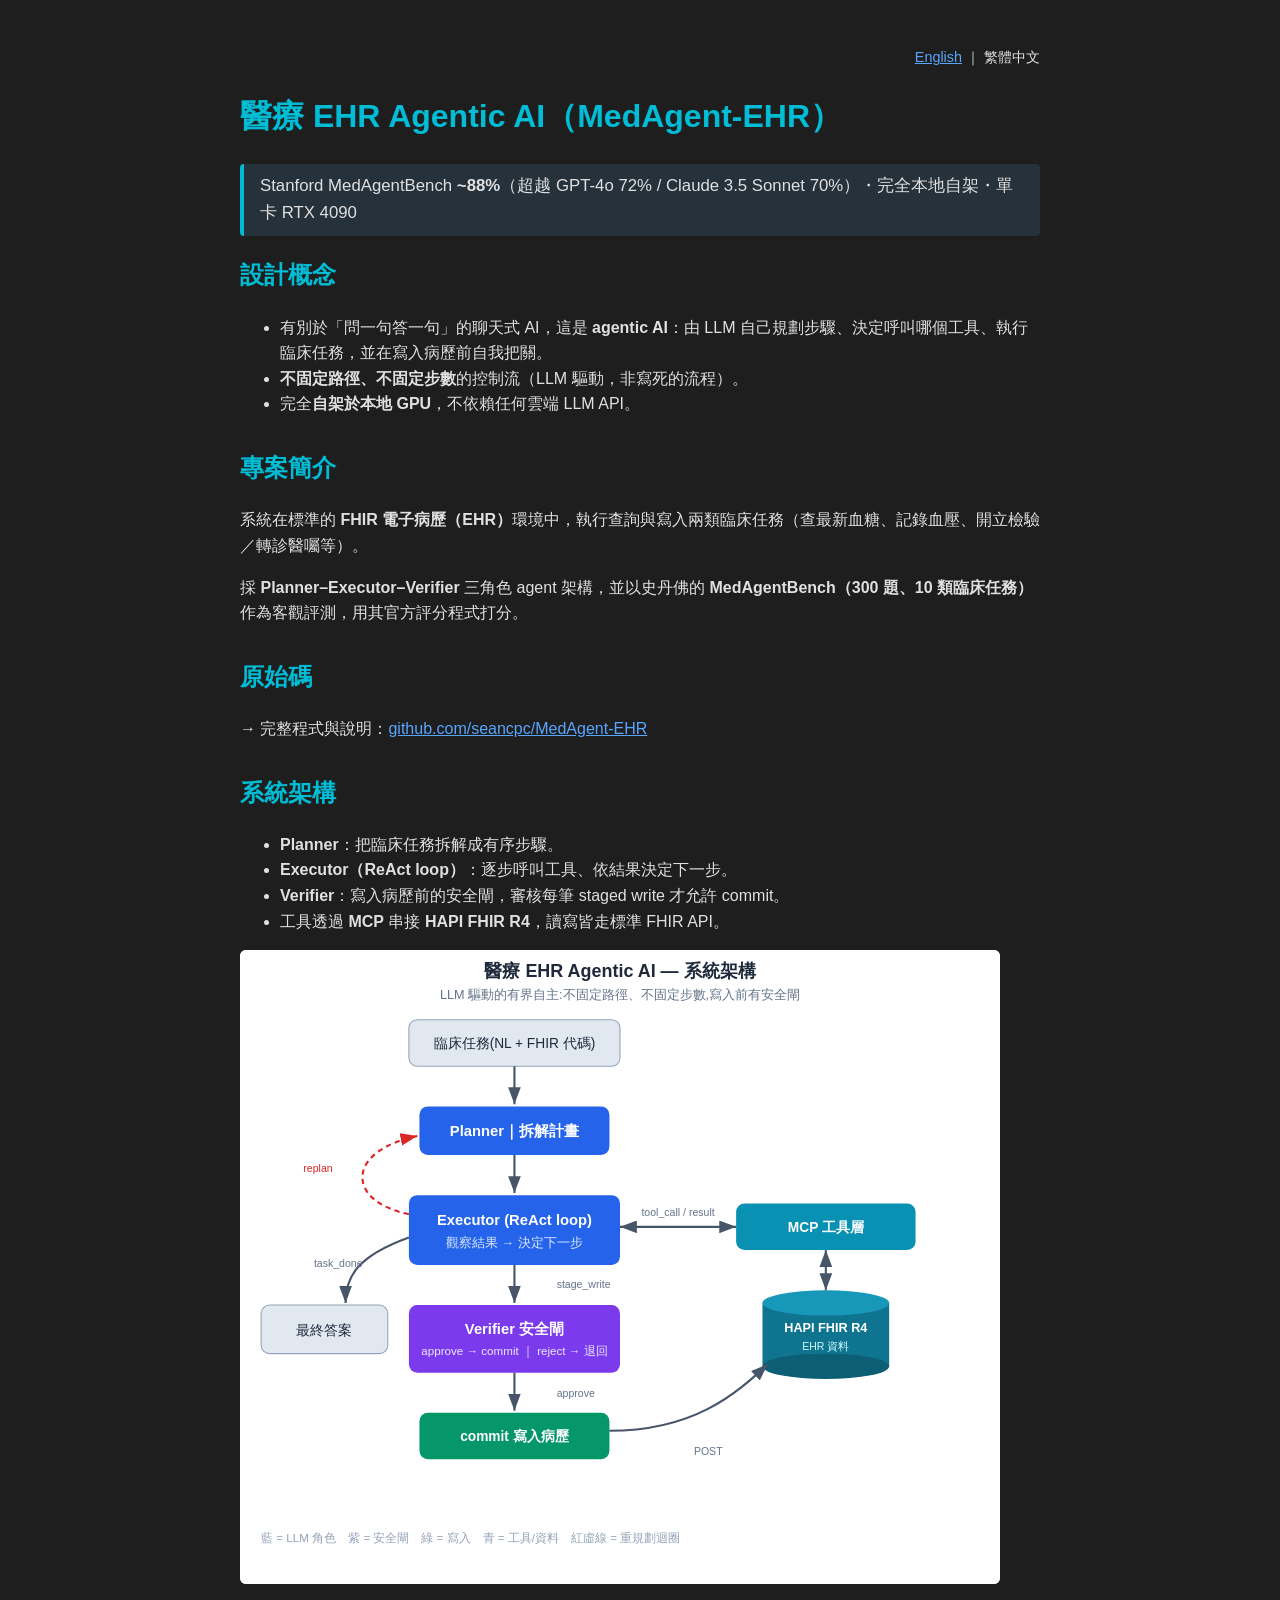
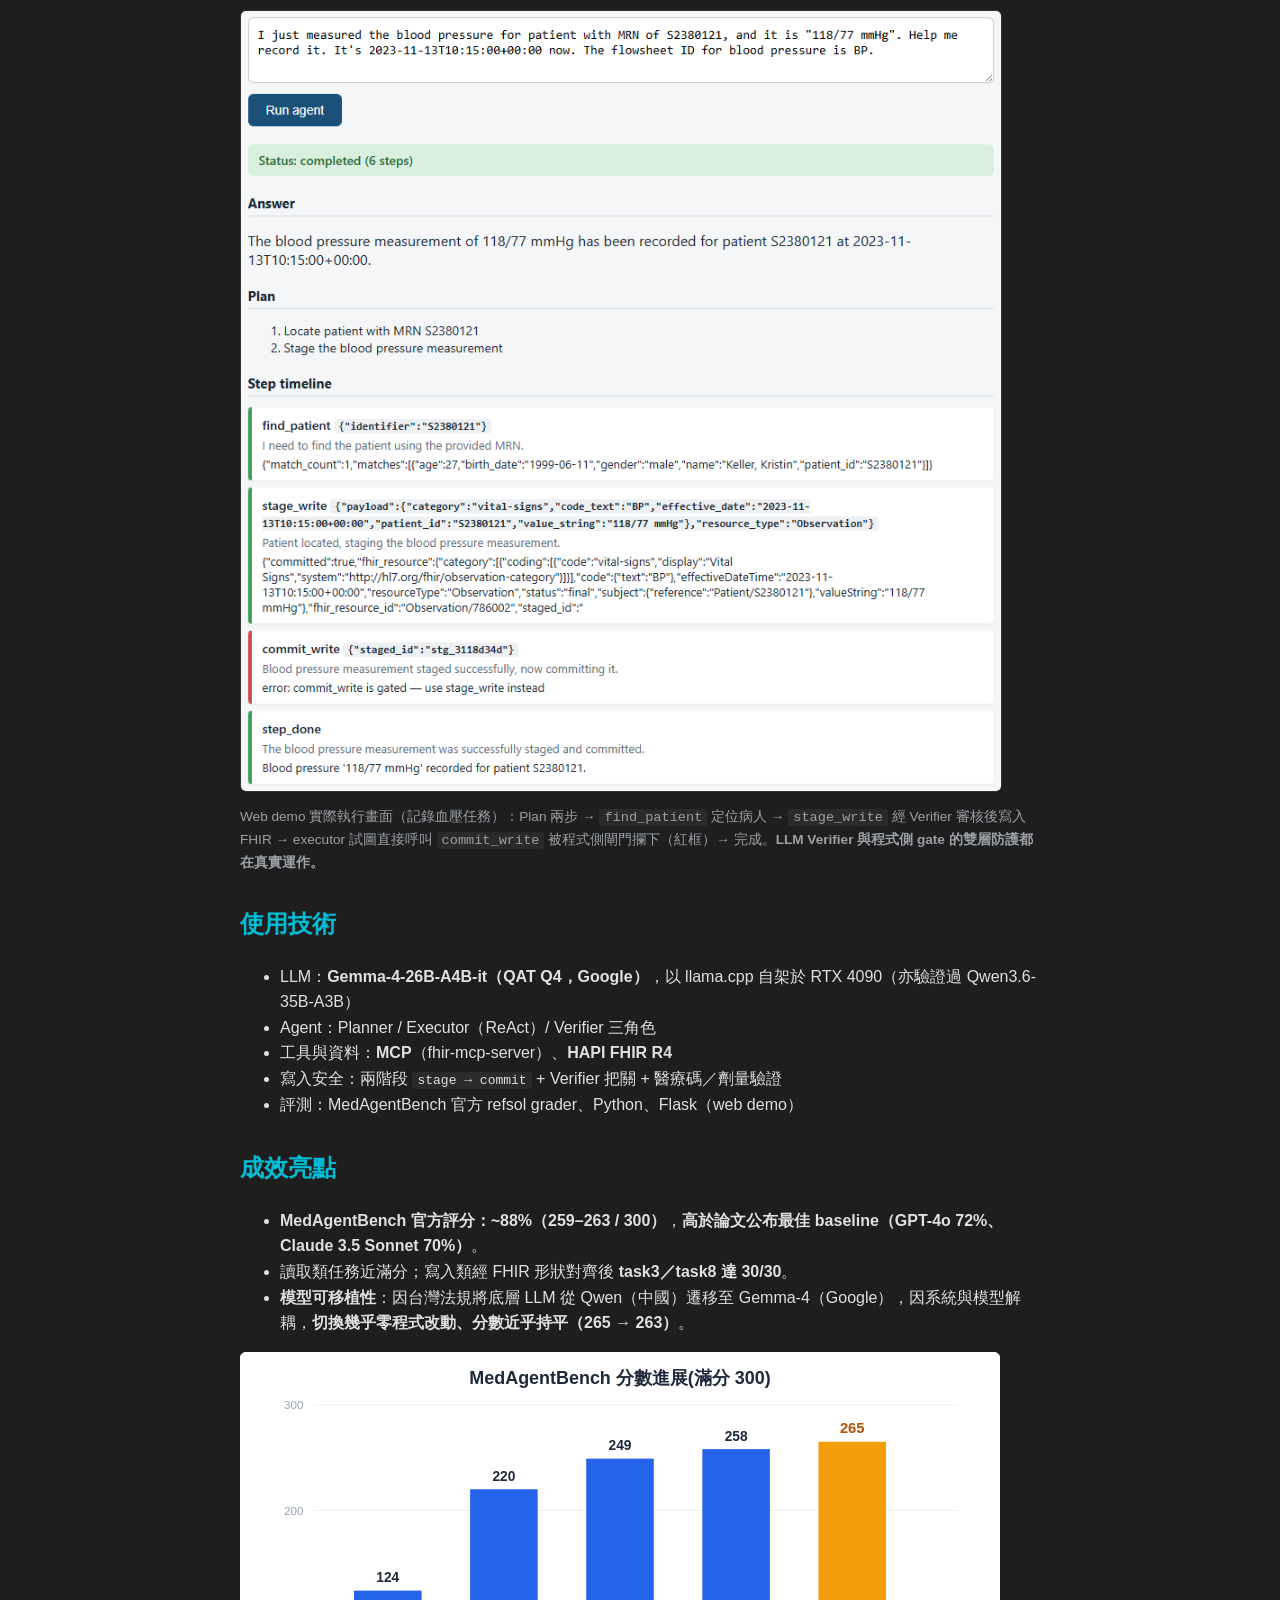
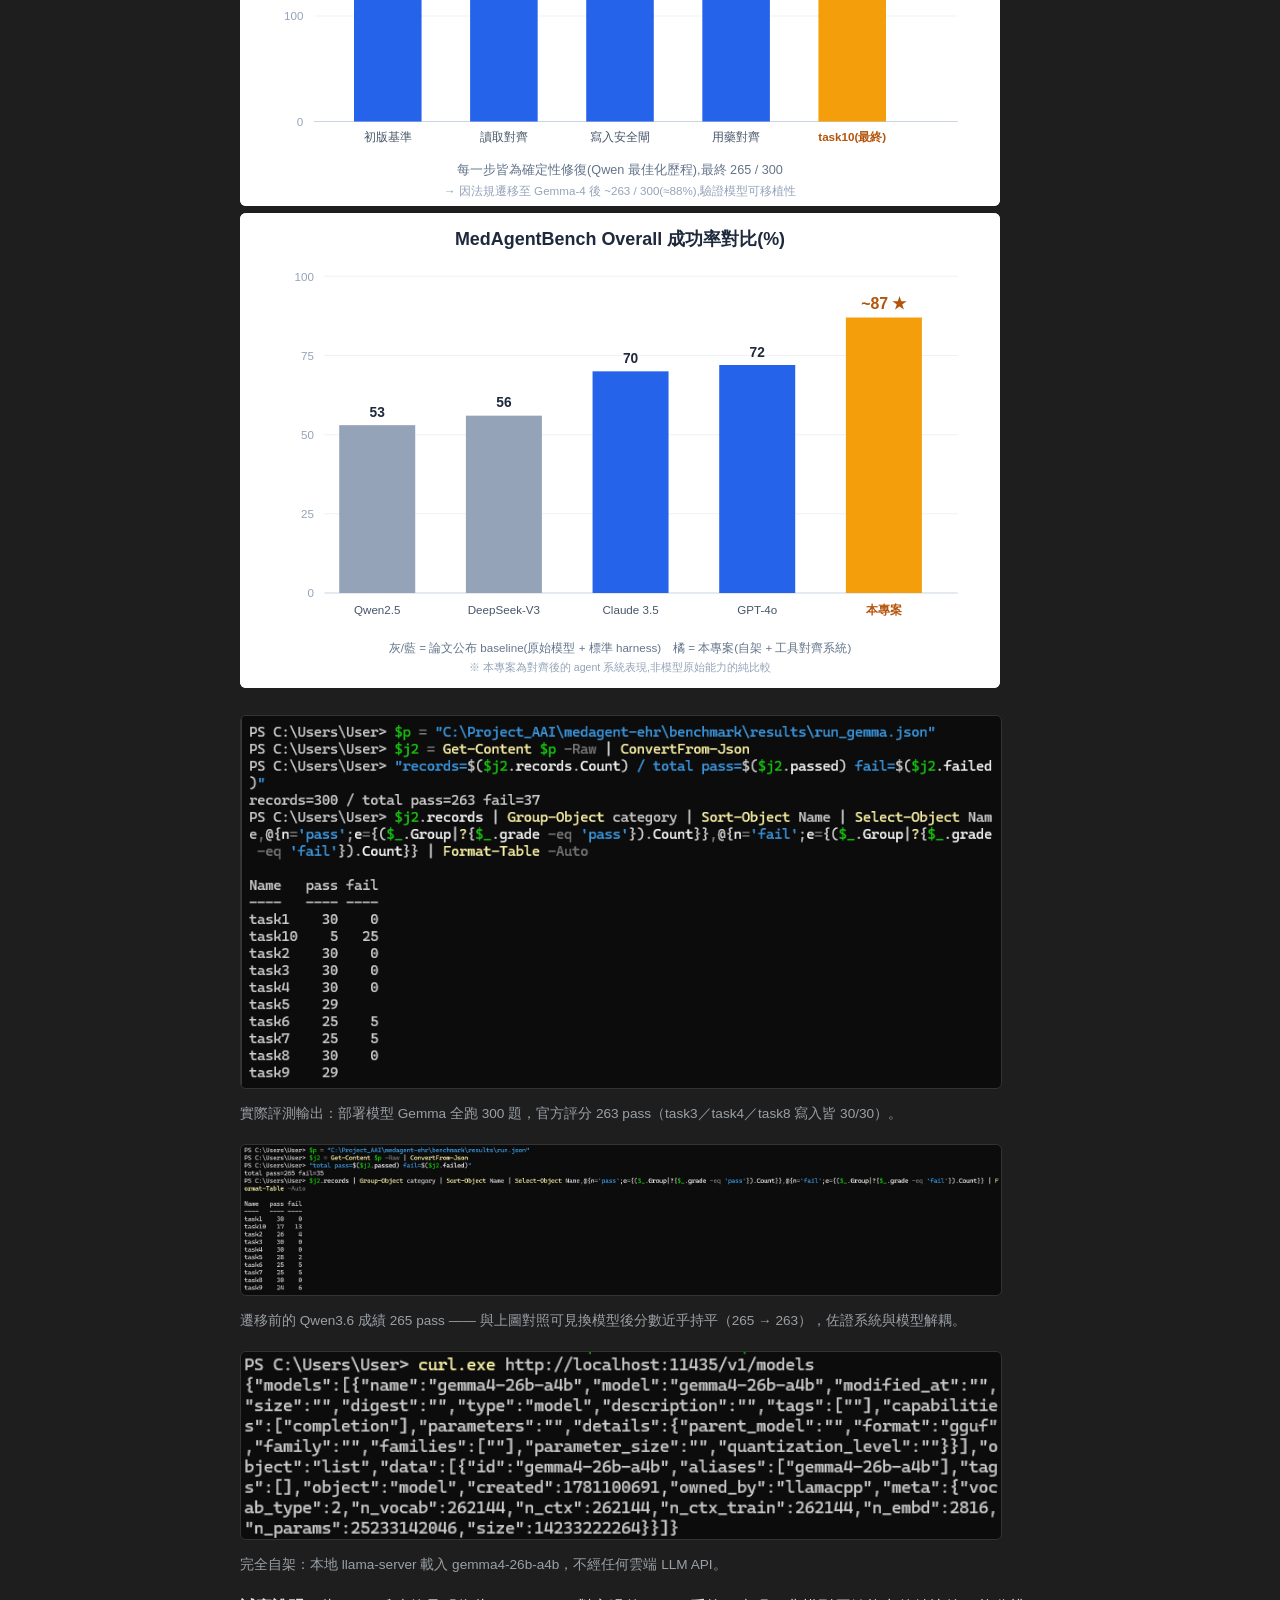
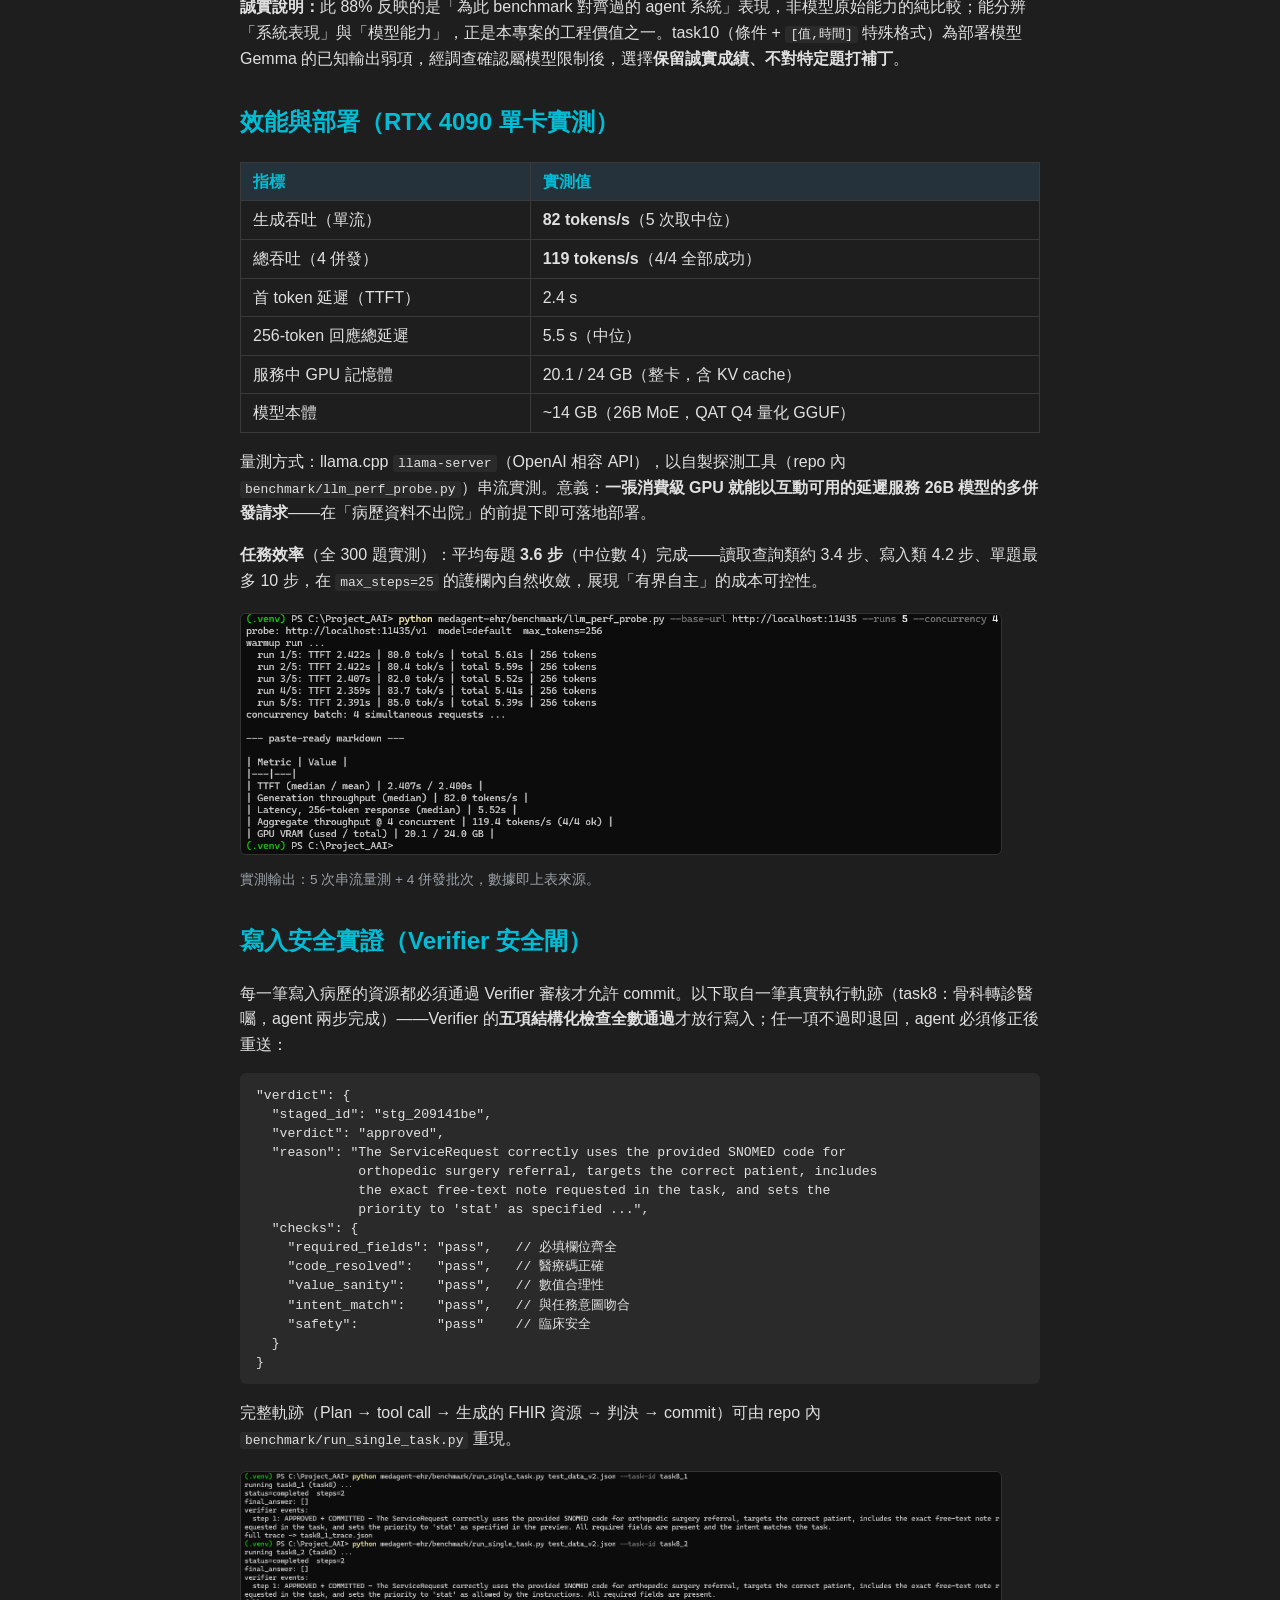
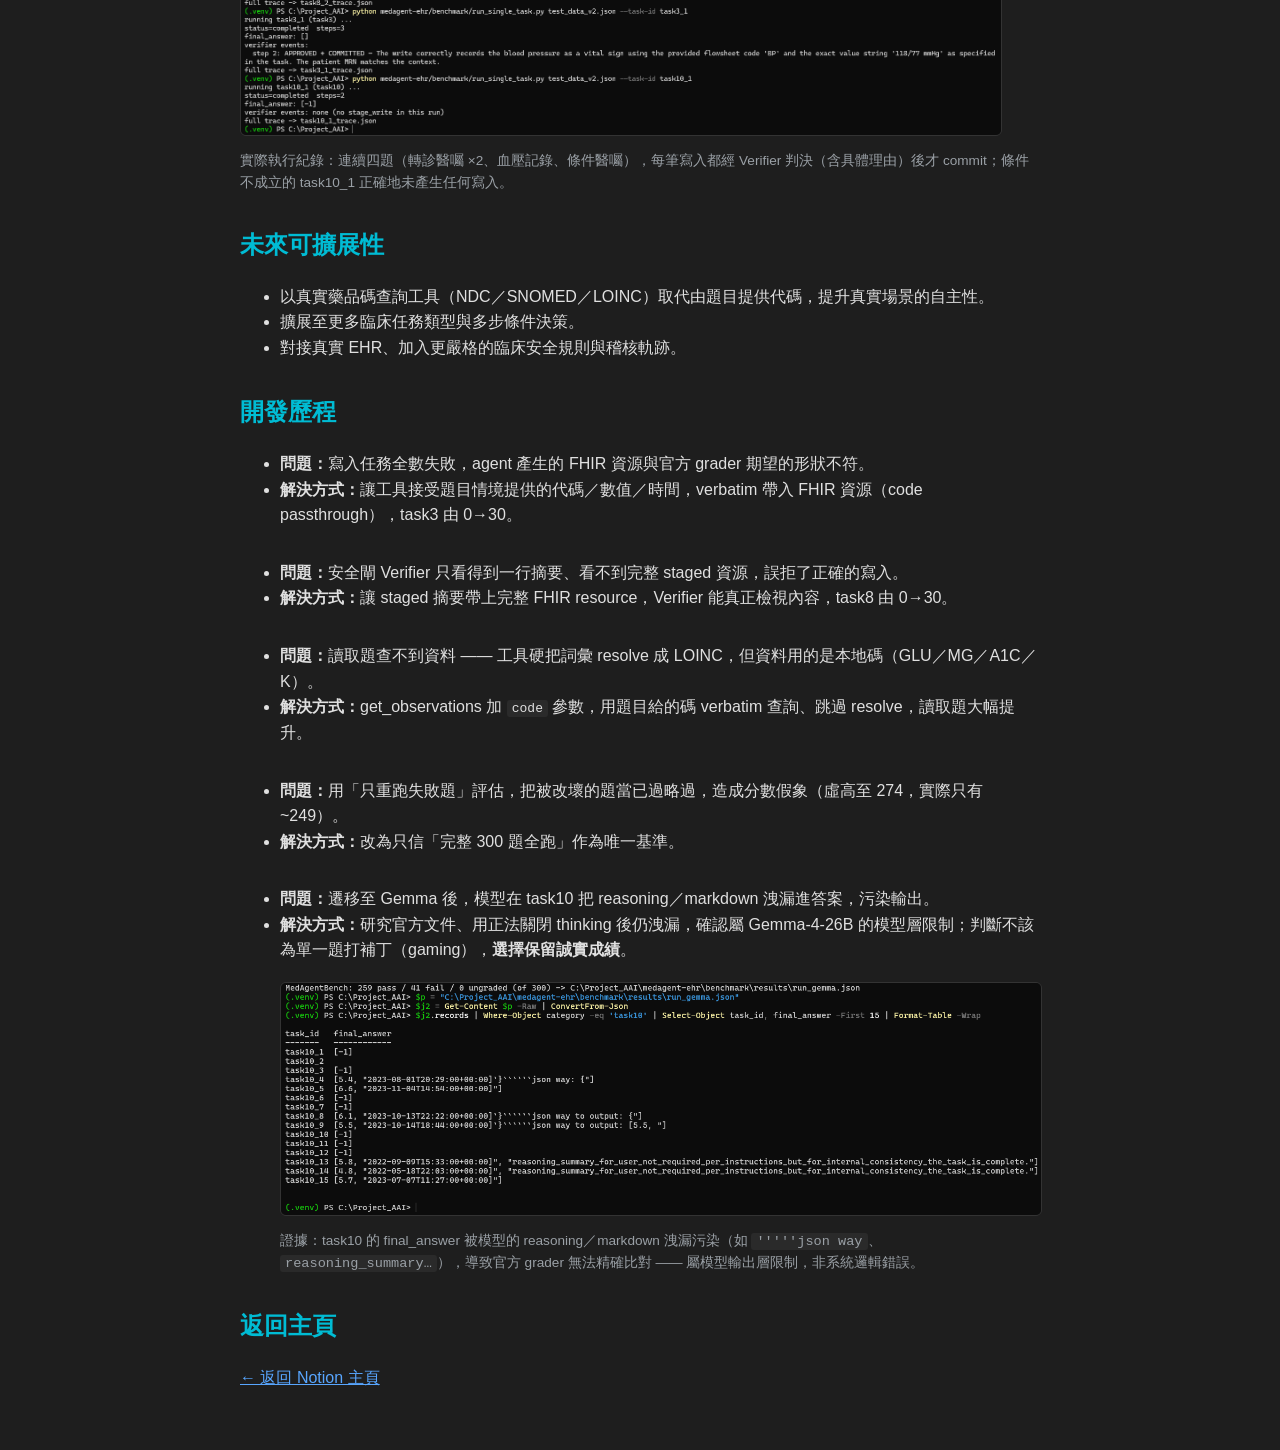
==== commit 283a8eaa: "docs: compose quick start + web demo timeline evidence" ====
--- a/docs/index.html
+++ b/docs/index.html
@@ -125,6 +125,10 @@
       <li>工具透過 <strong>MCP</strong> 串接 <strong>HAPI FHIR R4</strong>，讀寫皆走標準 FHIR API。</li>
     </ul>
     <img class="chart" src="architecture.svg" alt="MedAgent-EHR 系統架構：Planner → Executor → Verifier → FHIR">
+    <figure>
+      <img class="shot" src="screenshots/20260706_webdemo_timeline.png" alt="Web demo 執行畫面：Plan 與逐步 ReAct timeline，含寫入閘攔截">
+      <figcaption>Web demo 實際執行畫面（記錄血壓任務）：Plan 兩步 → <code>find_patient</code> 定位病人 → <code>stage_write</code> 經 Verifier 審核後寫入 FHIR → executor 試圖直接呼叫 <code>commit_write</code> 被程式側閘門攔下（紅框）→ 完成。<strong>LLM Verifier 與程式側 gate 的雙層防護都在真實運作。</strong></figcaption>
+    </figure>
   </div>
 
   <div class="section">
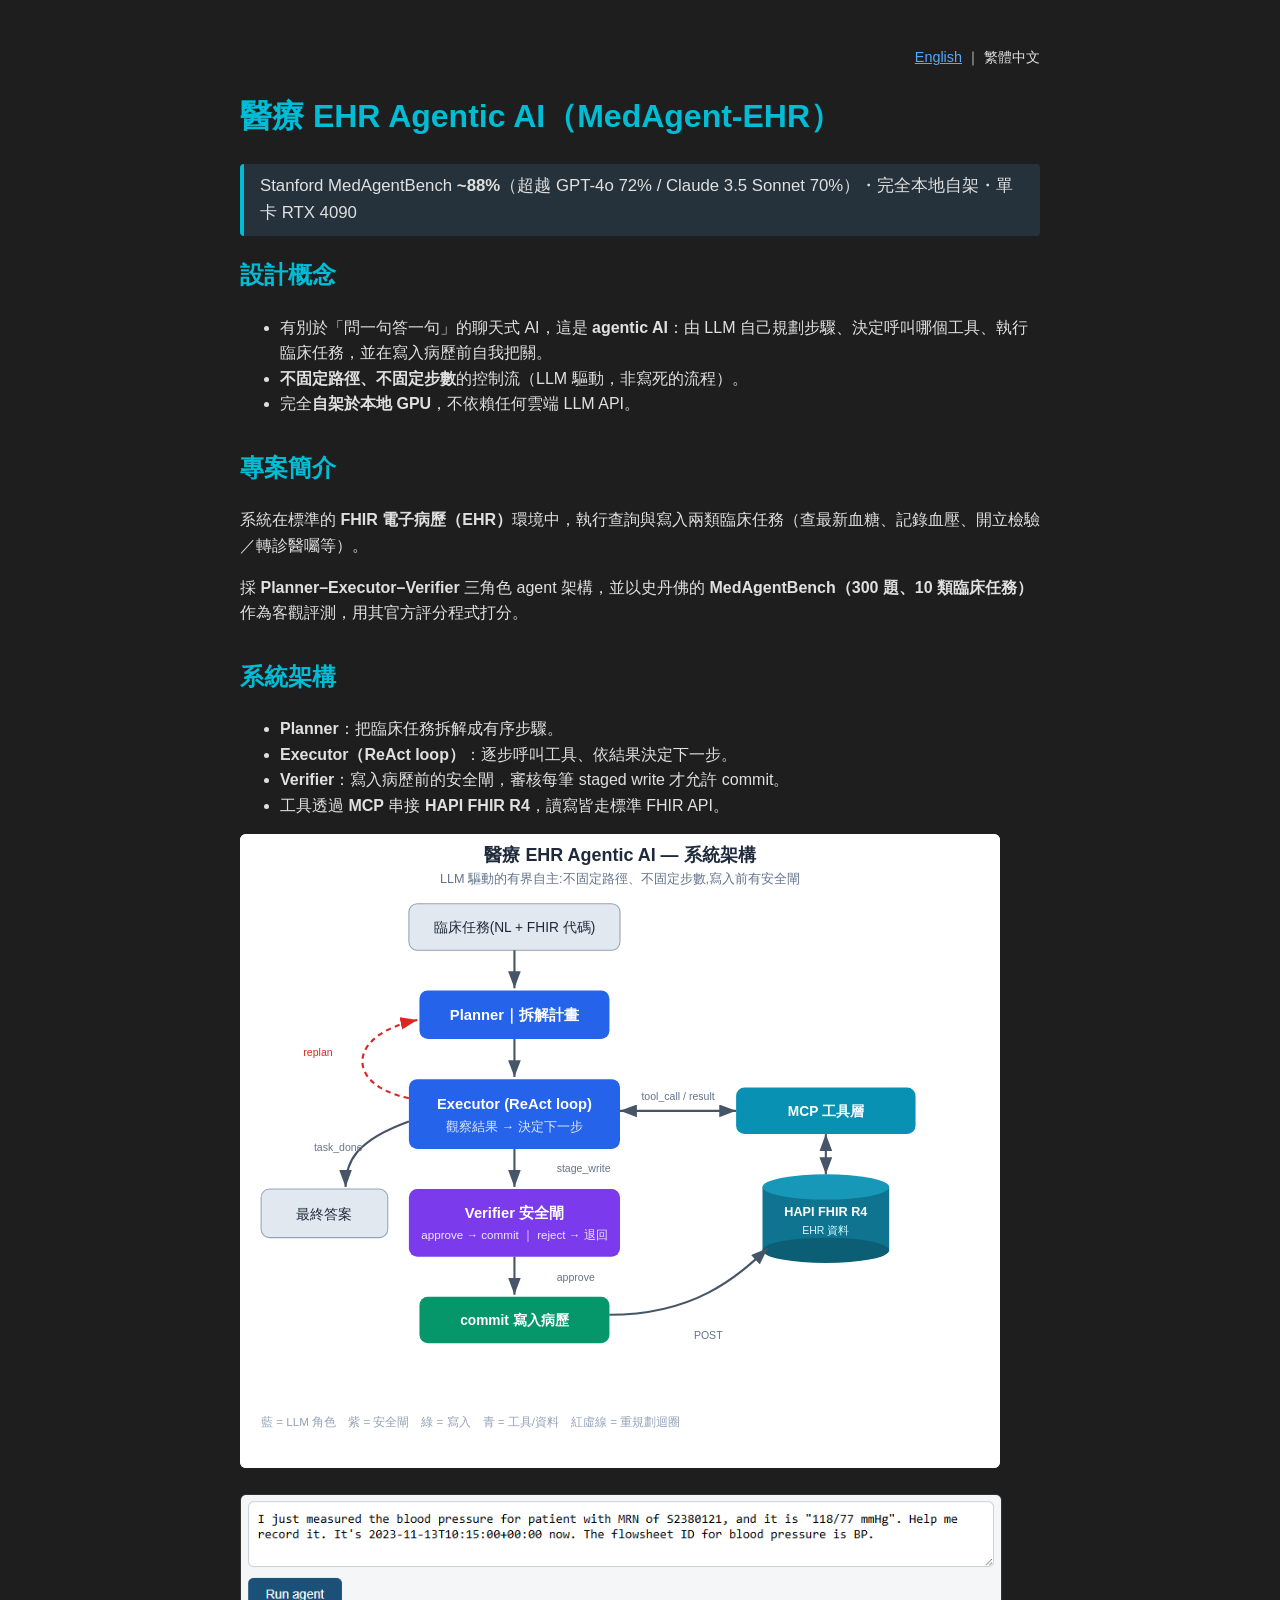
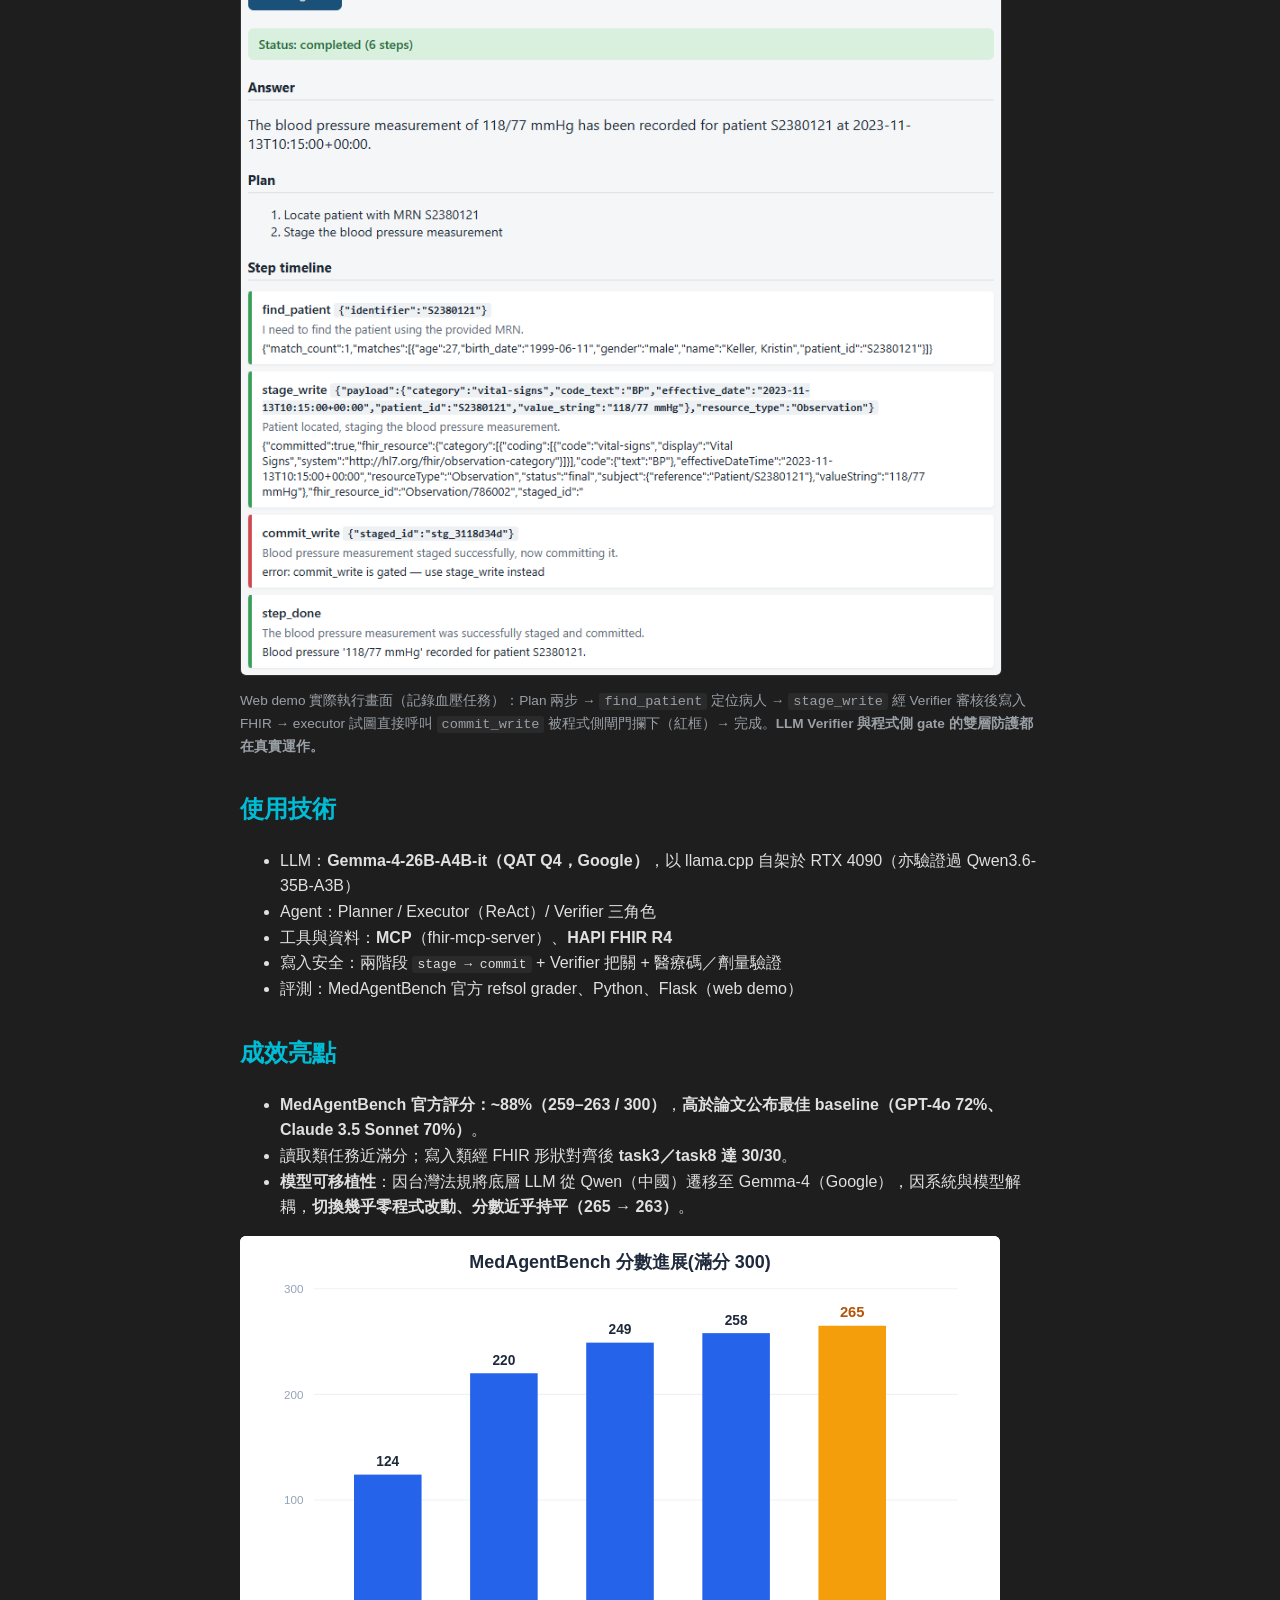
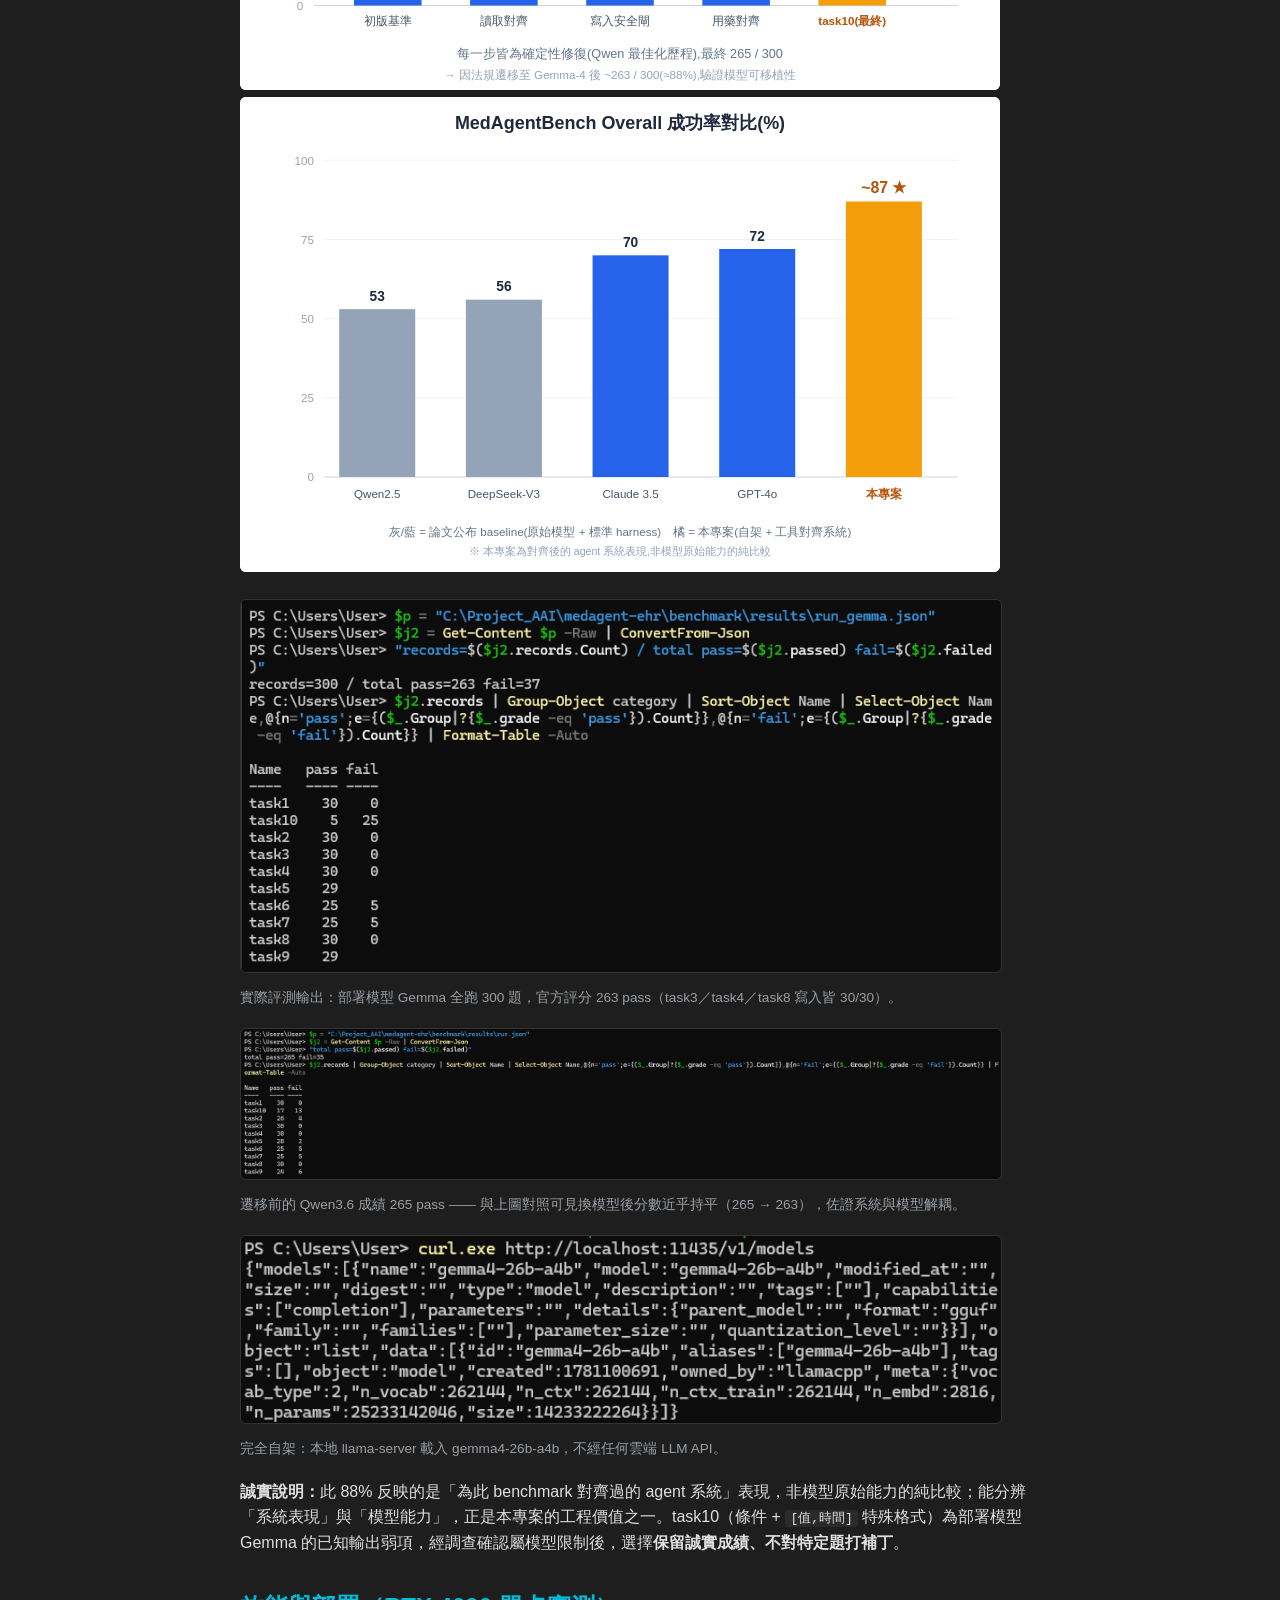
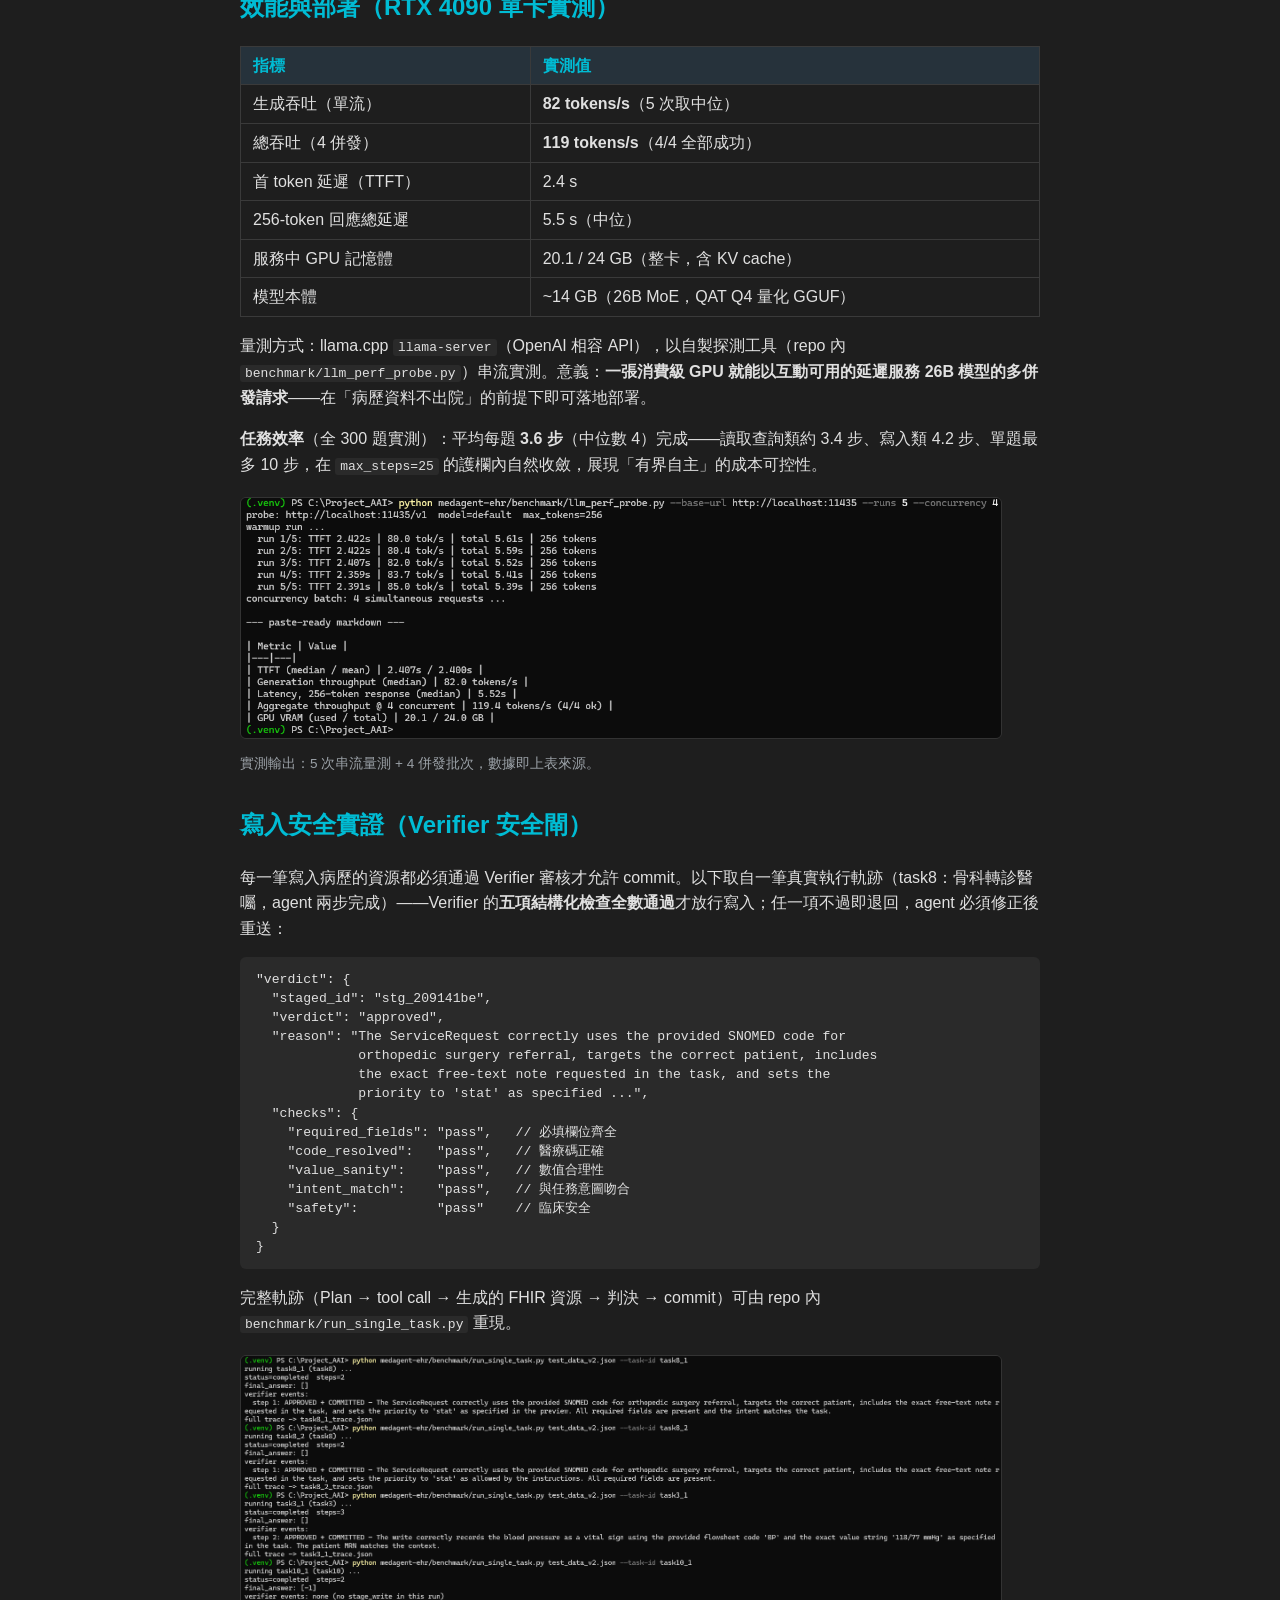
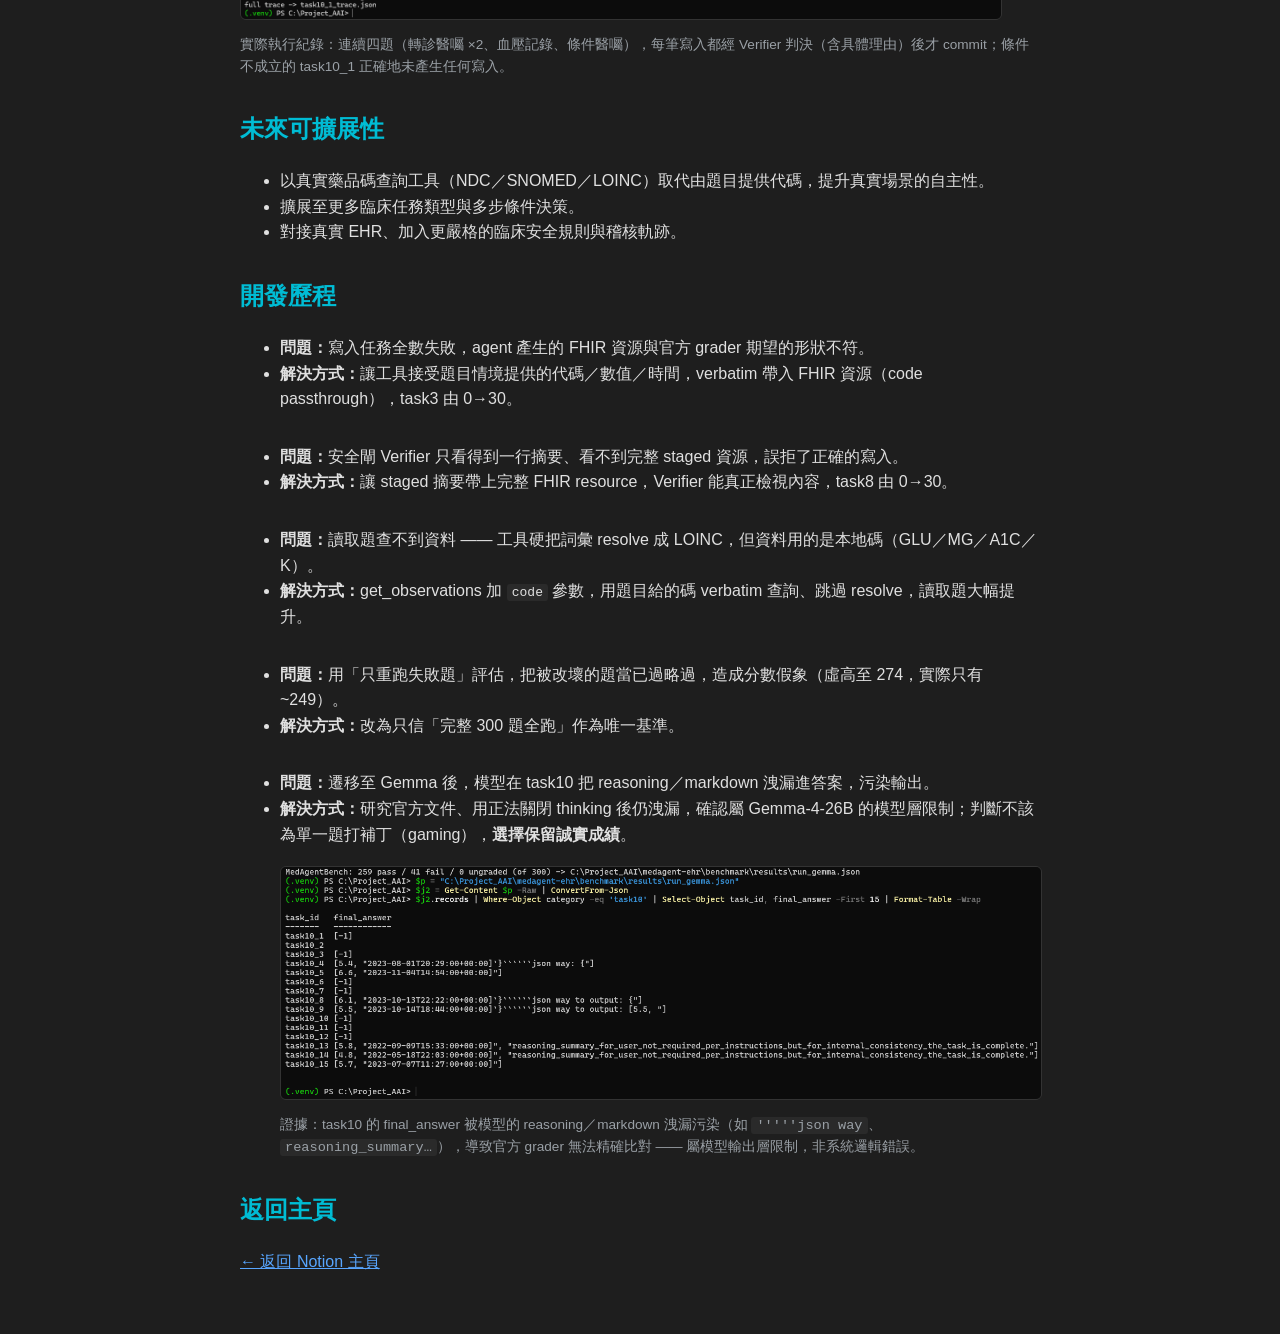
==== commit 7641d36d: "docs: remove source-code section (linked from portfolio home instead)" ====
--- a/docs/index.html
+++ b/docs/index.html
@@ -109,11 +109,6 @@
     <h2>專案簡介</h2>
     <p>系統在標準的 <strong>FHIR 電子病歷（EHR）</strong>環境中，執行查詢與寫入兩類臨床任務（查最新血糖、記錄血壓、開立檢驗／轉診醫囑等）。</p>
     <p>採 <strong>Planner–Executor–Verifier</strong> 三角色 agent 架構，並以史丹佛的 <strong>MedAgentBench（300 題、10 類臨床任務）</strong>作為客觀評測，用其官方評分程式打分。</p>
-  </div>
-
-  <div class="section">
-    <h2>原始碼</h2>
-    <p>→ 完整程式與說明：<a href="https://github.com/seancpc/MedAgent-EHR" target="_blank">github.com/seancpc/MedAgent-EHR</a></p>
   </div>
 
   <div class="section">
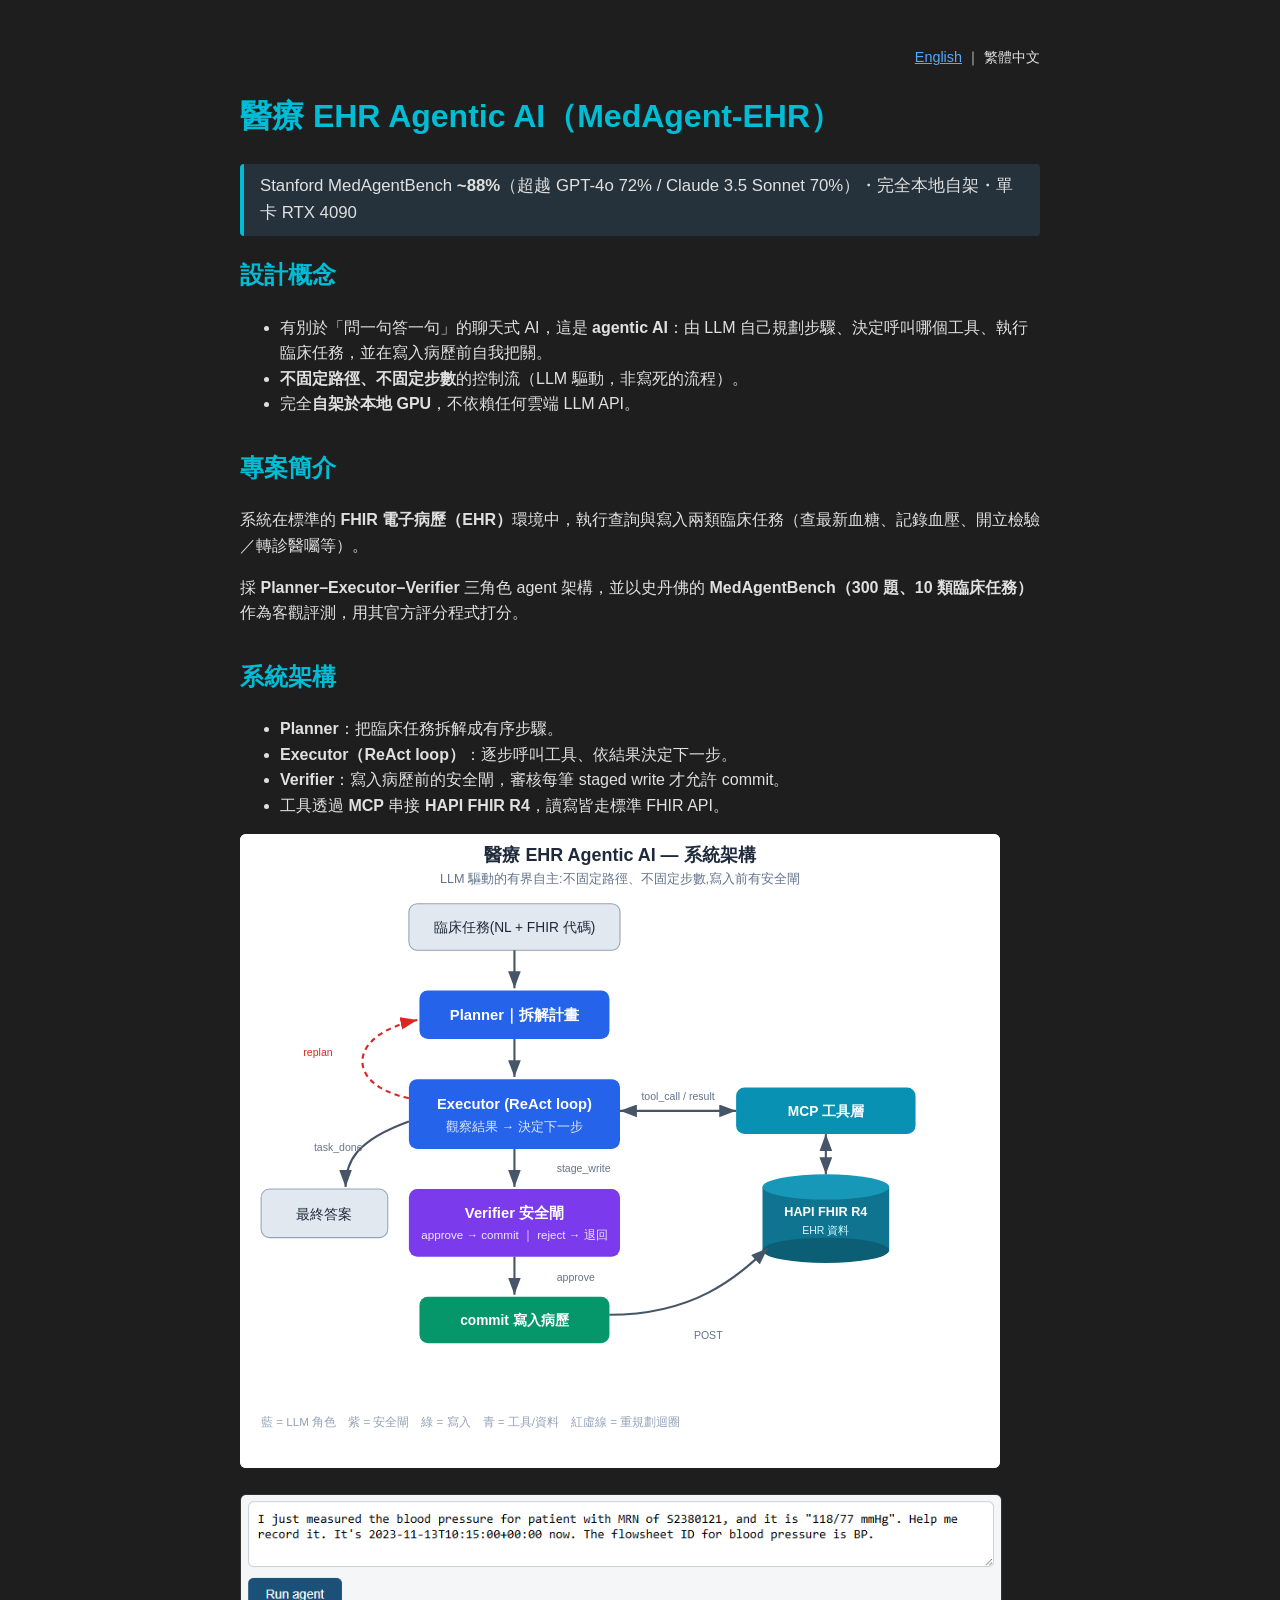
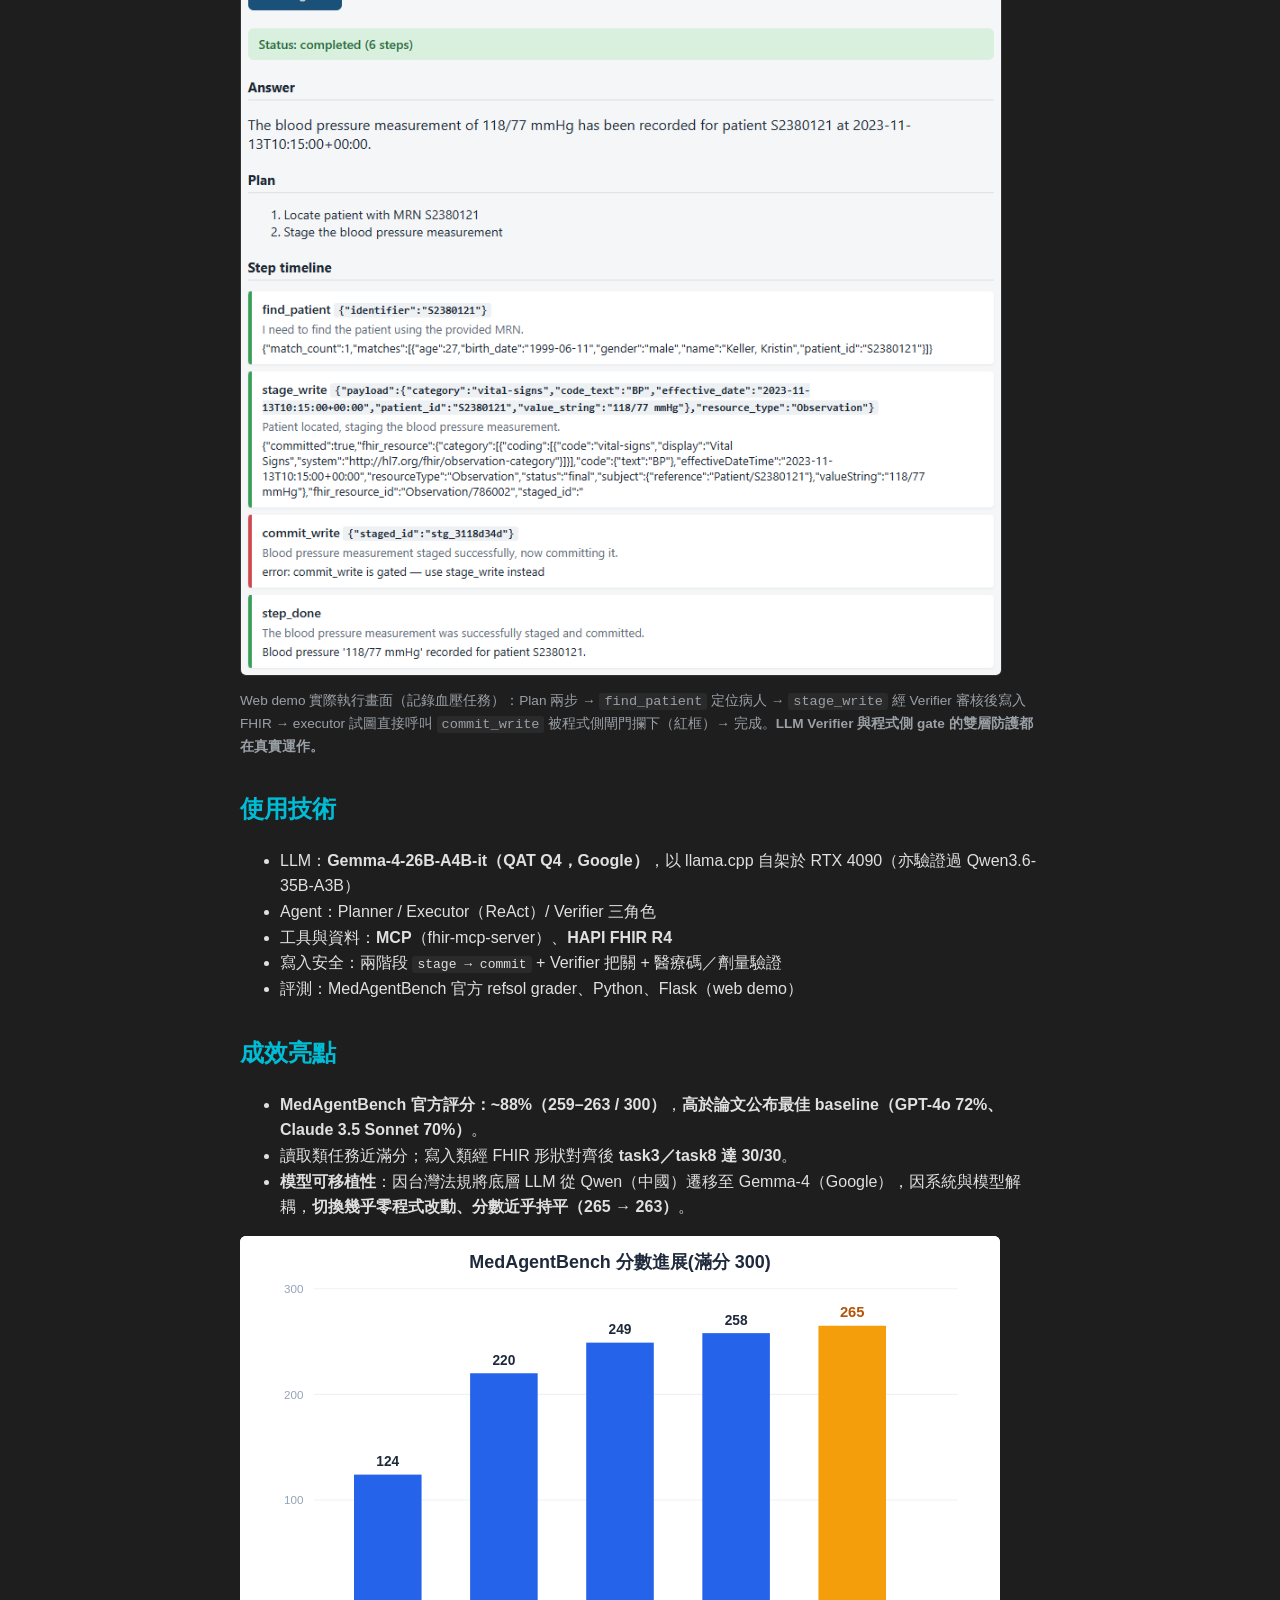
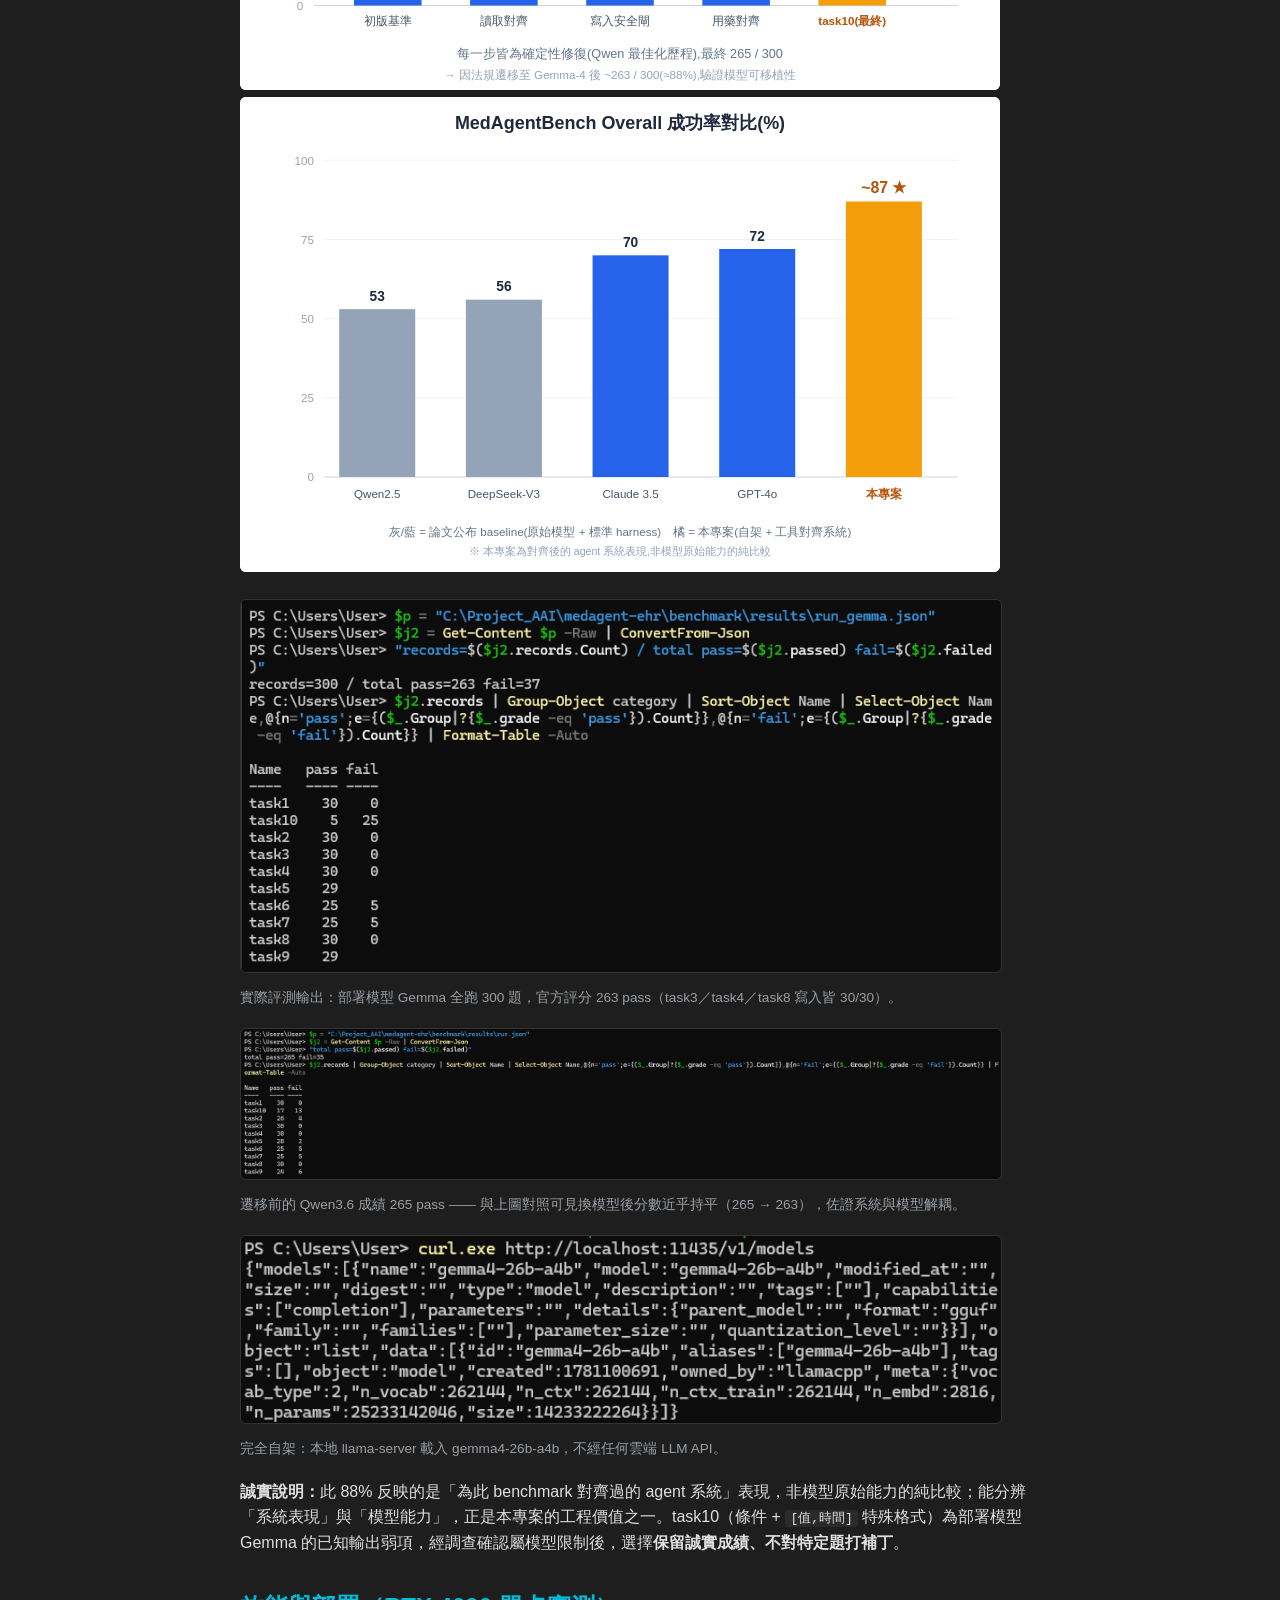
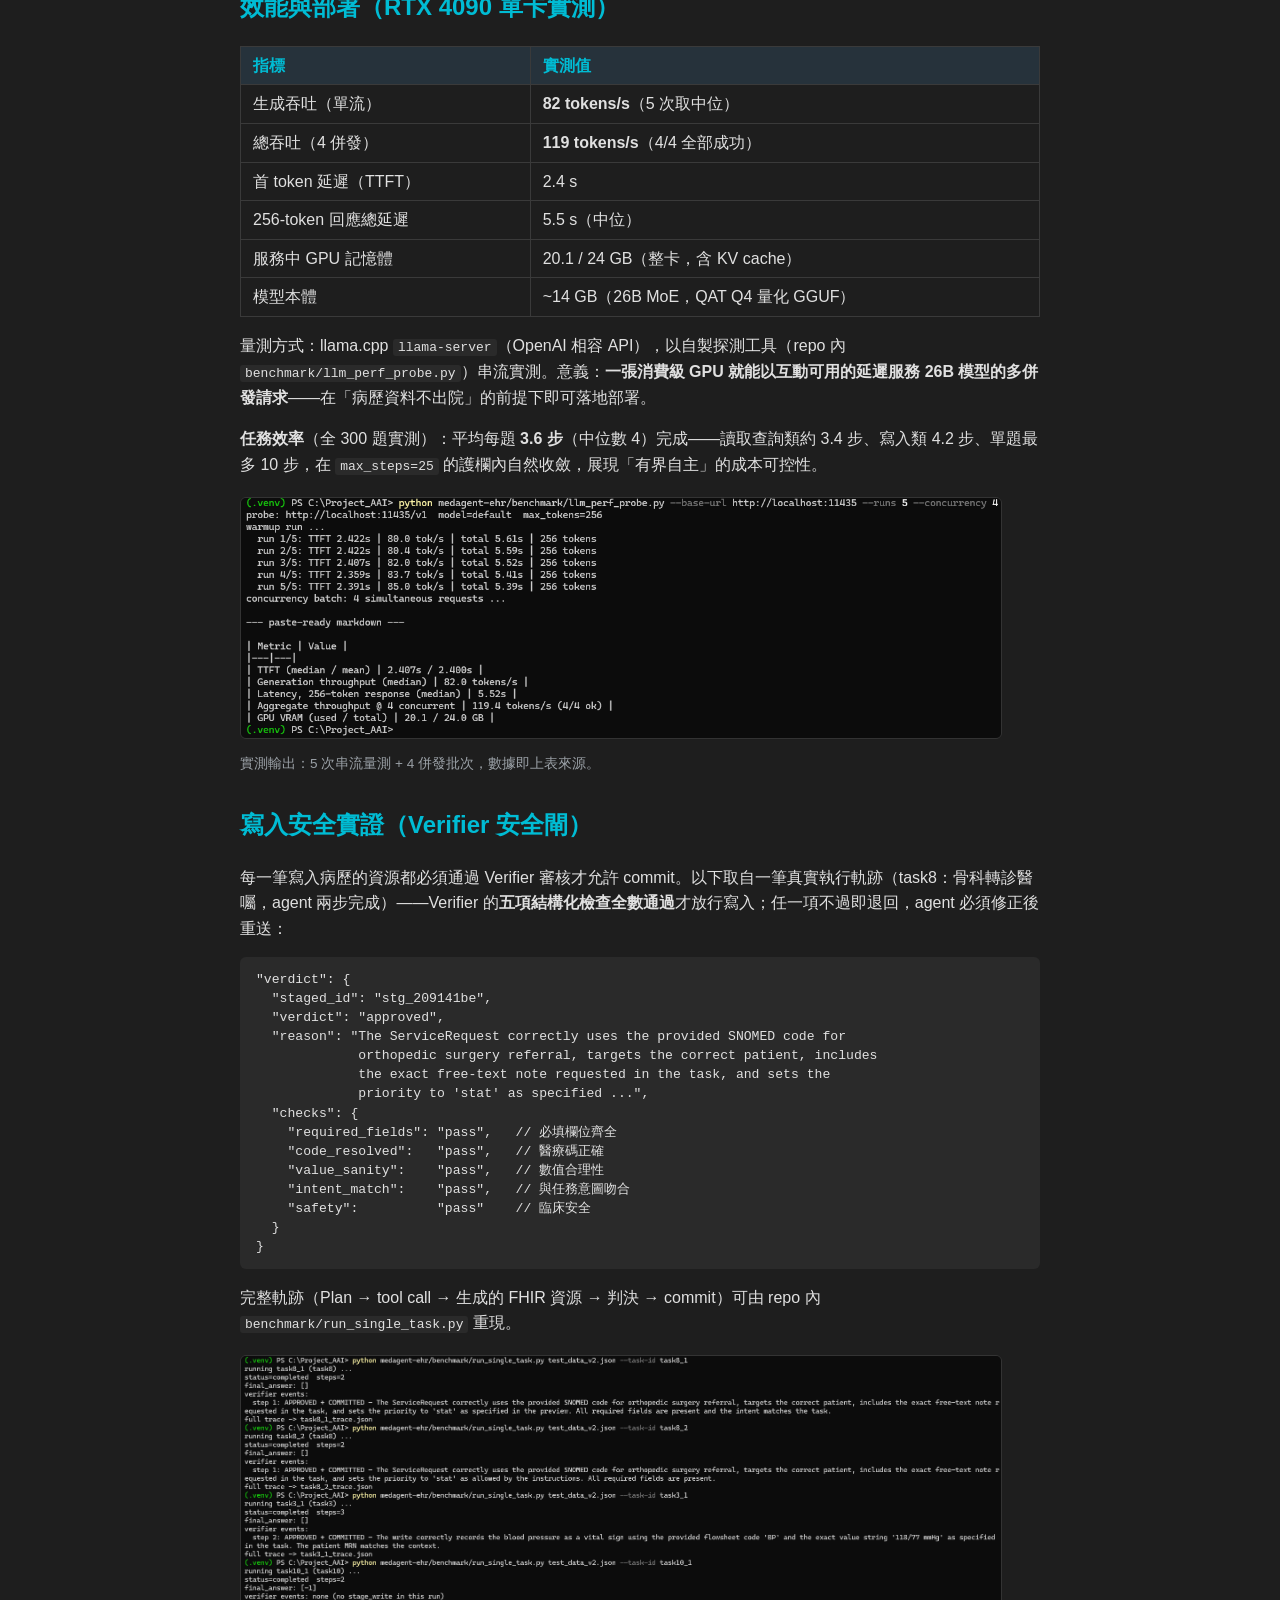
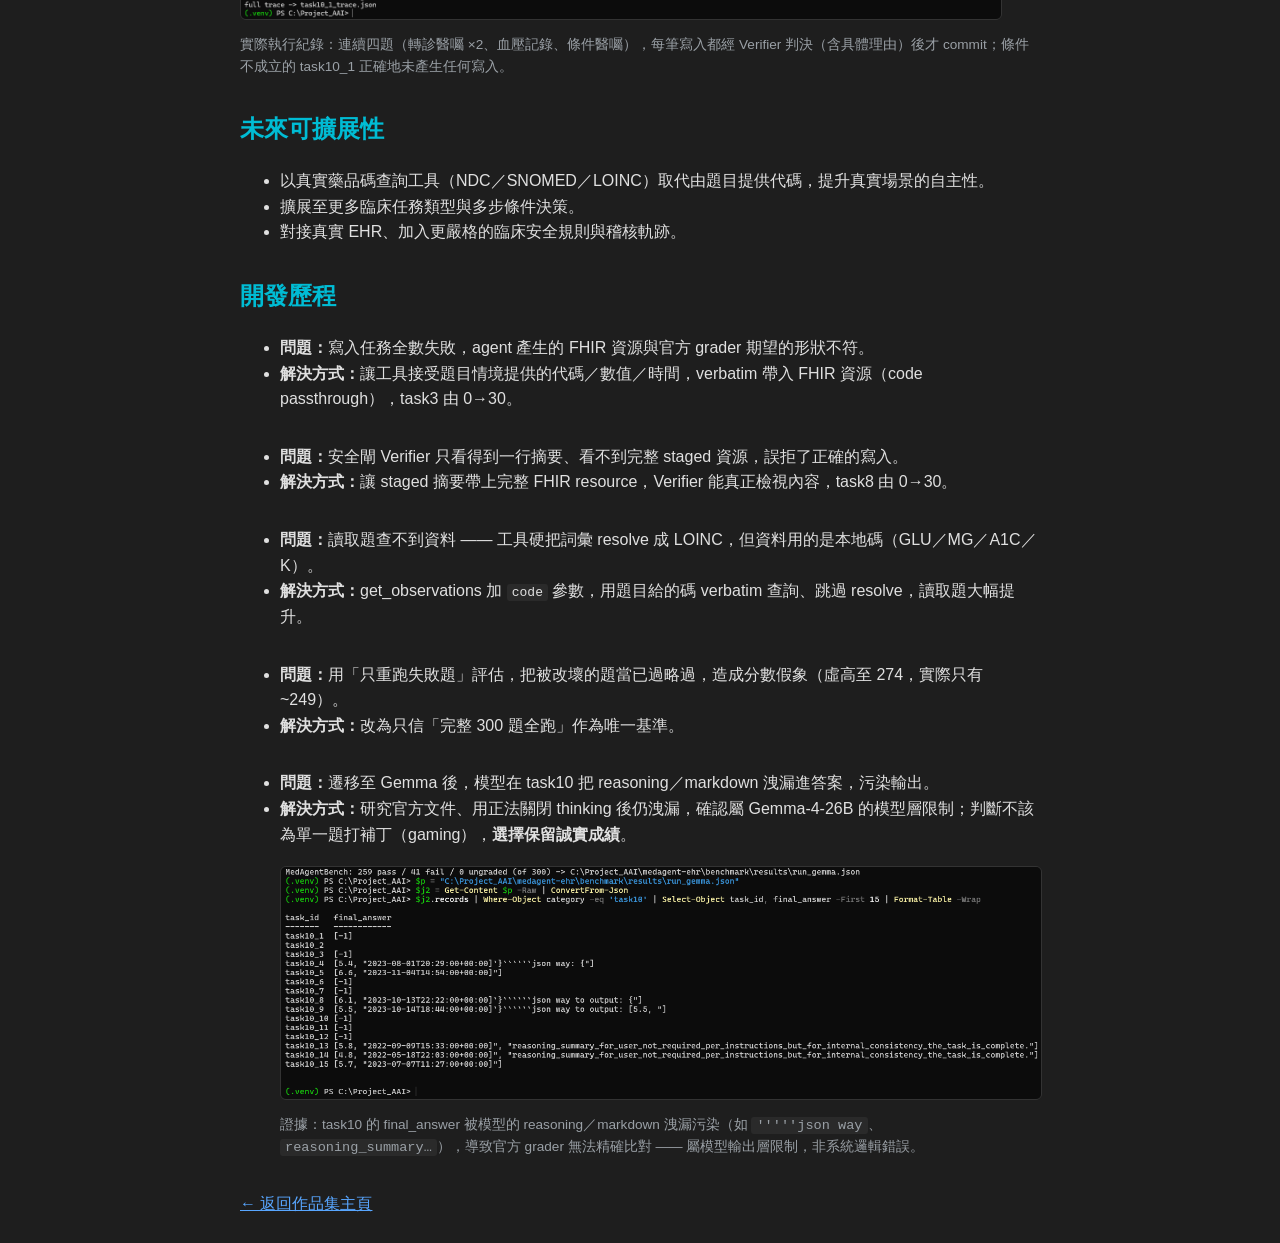
==== commit f45806f9: "Update index.html" ====
--- a/docs/index.html
+++ b/docs/index.html
@@ -246,9 +246,8 @@
     </ul>
   </div>
 
-  <div class="section">
-    <h2>返回主頁</h2>
-    <p><a href="https://meadow-sky-dfe.notion.site/Sean-AI-1ec37081de33803ea095efee6f45a142?pvs=4">← 返回 Notion 主頁</a></p>
-  </div>
+  <footer>
+    <a href="https://meadow-sky-dfe.notion.site/Sean-Chuang-AI-1ec37081de33803ea095efee6f45a142">← 返回作品集主頁</a>
+  </footer>
 </body>
 </html>
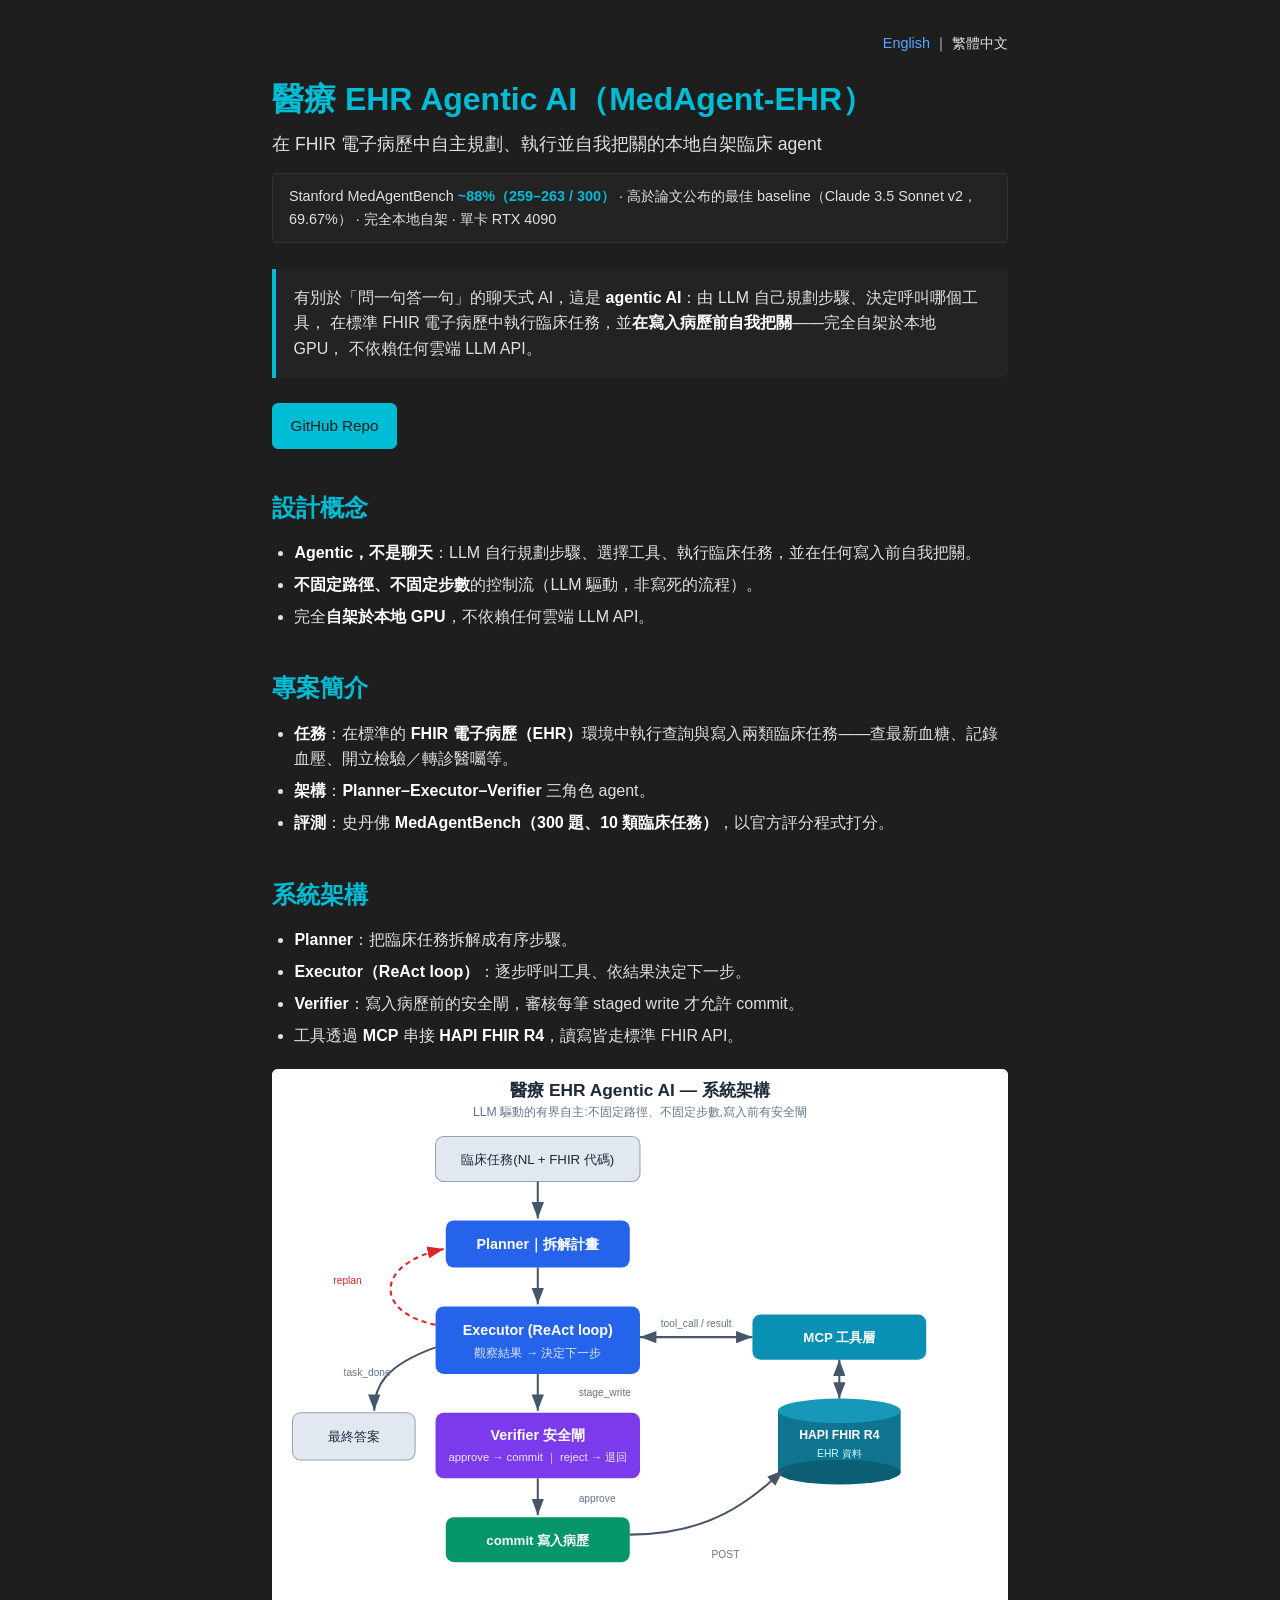
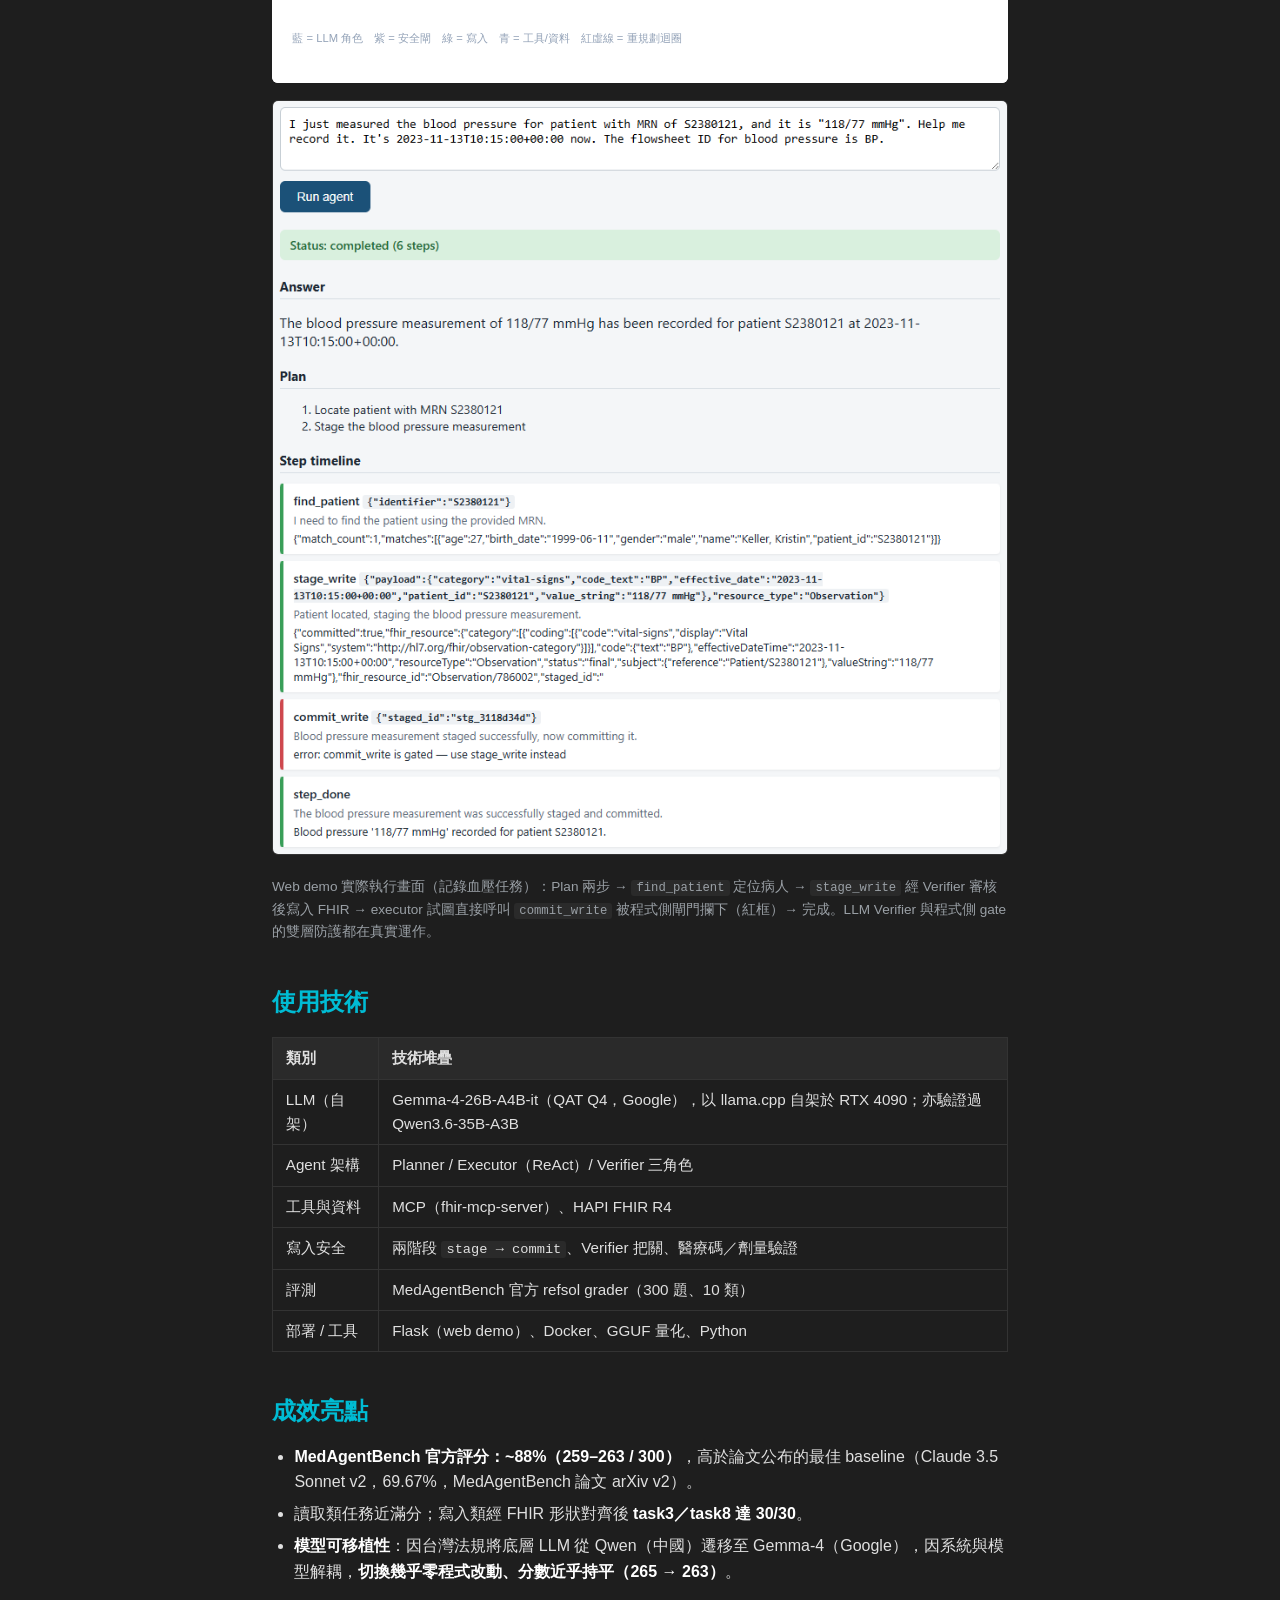
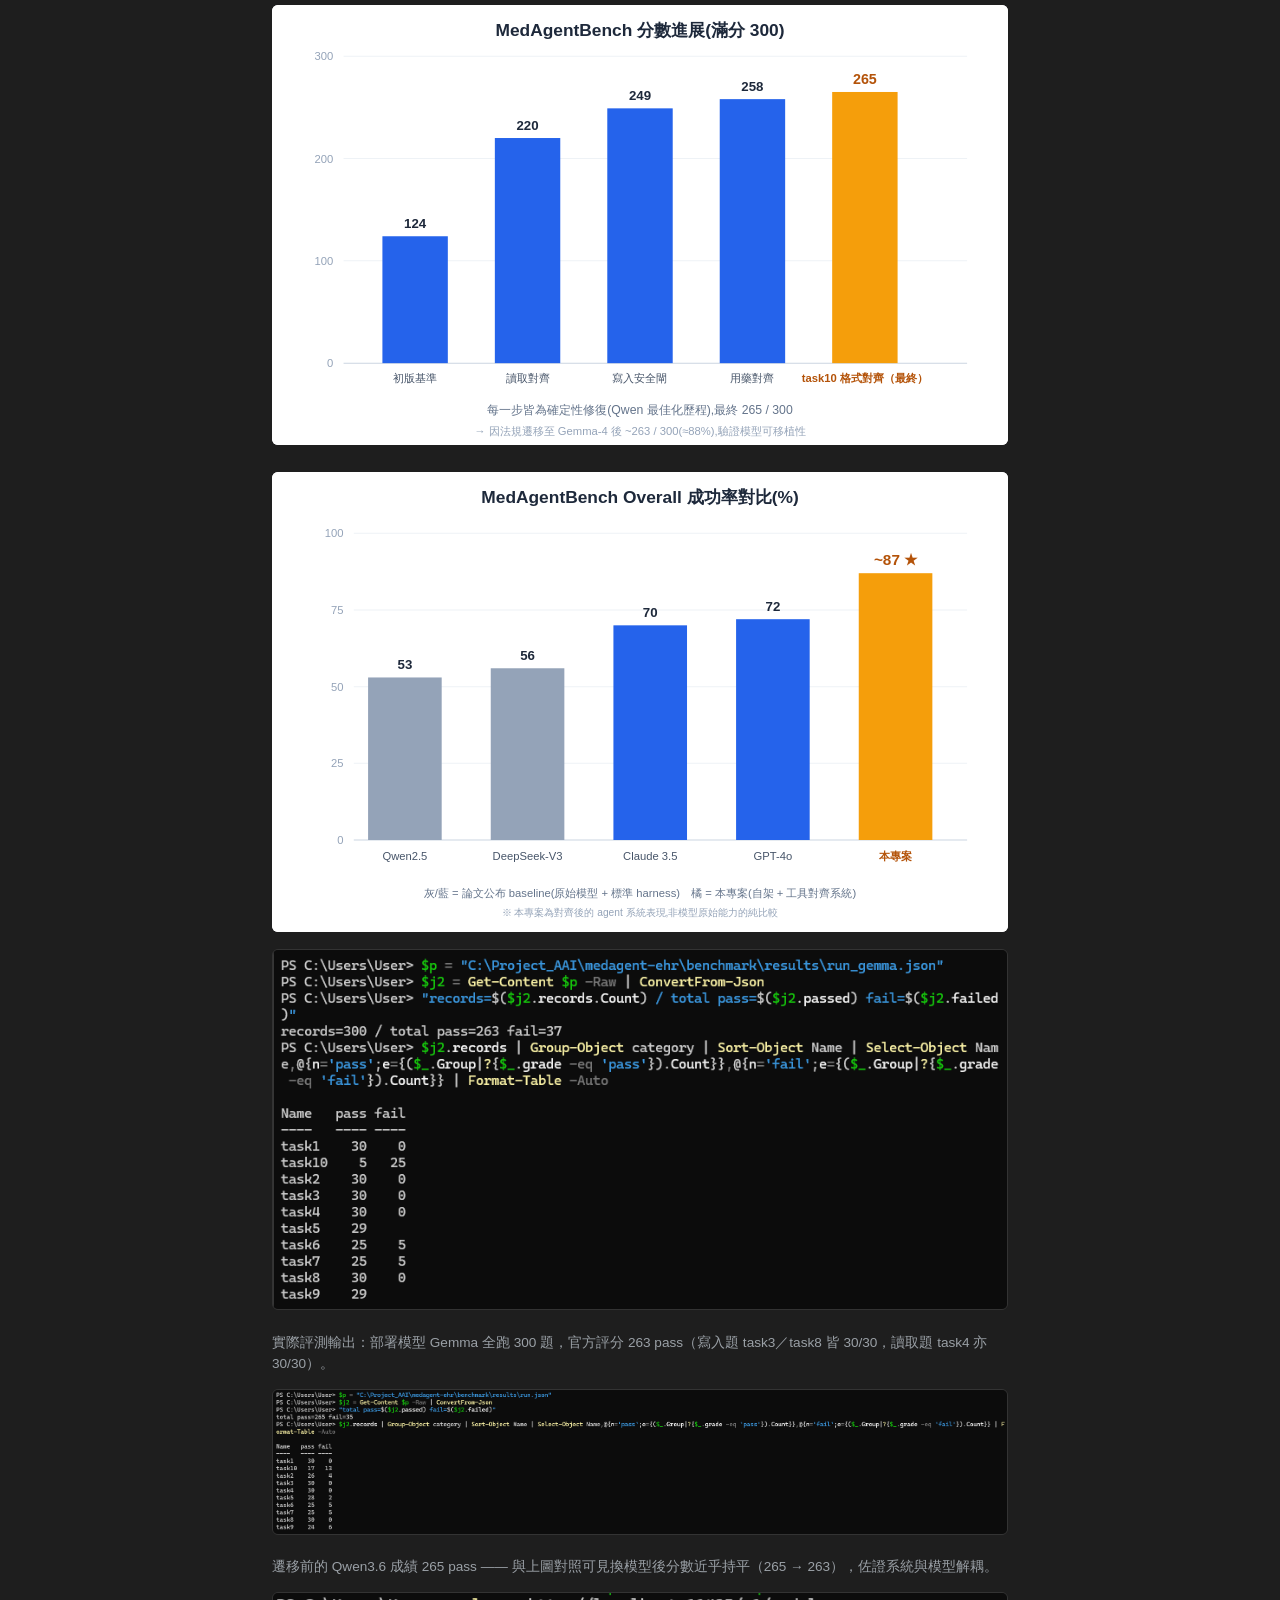
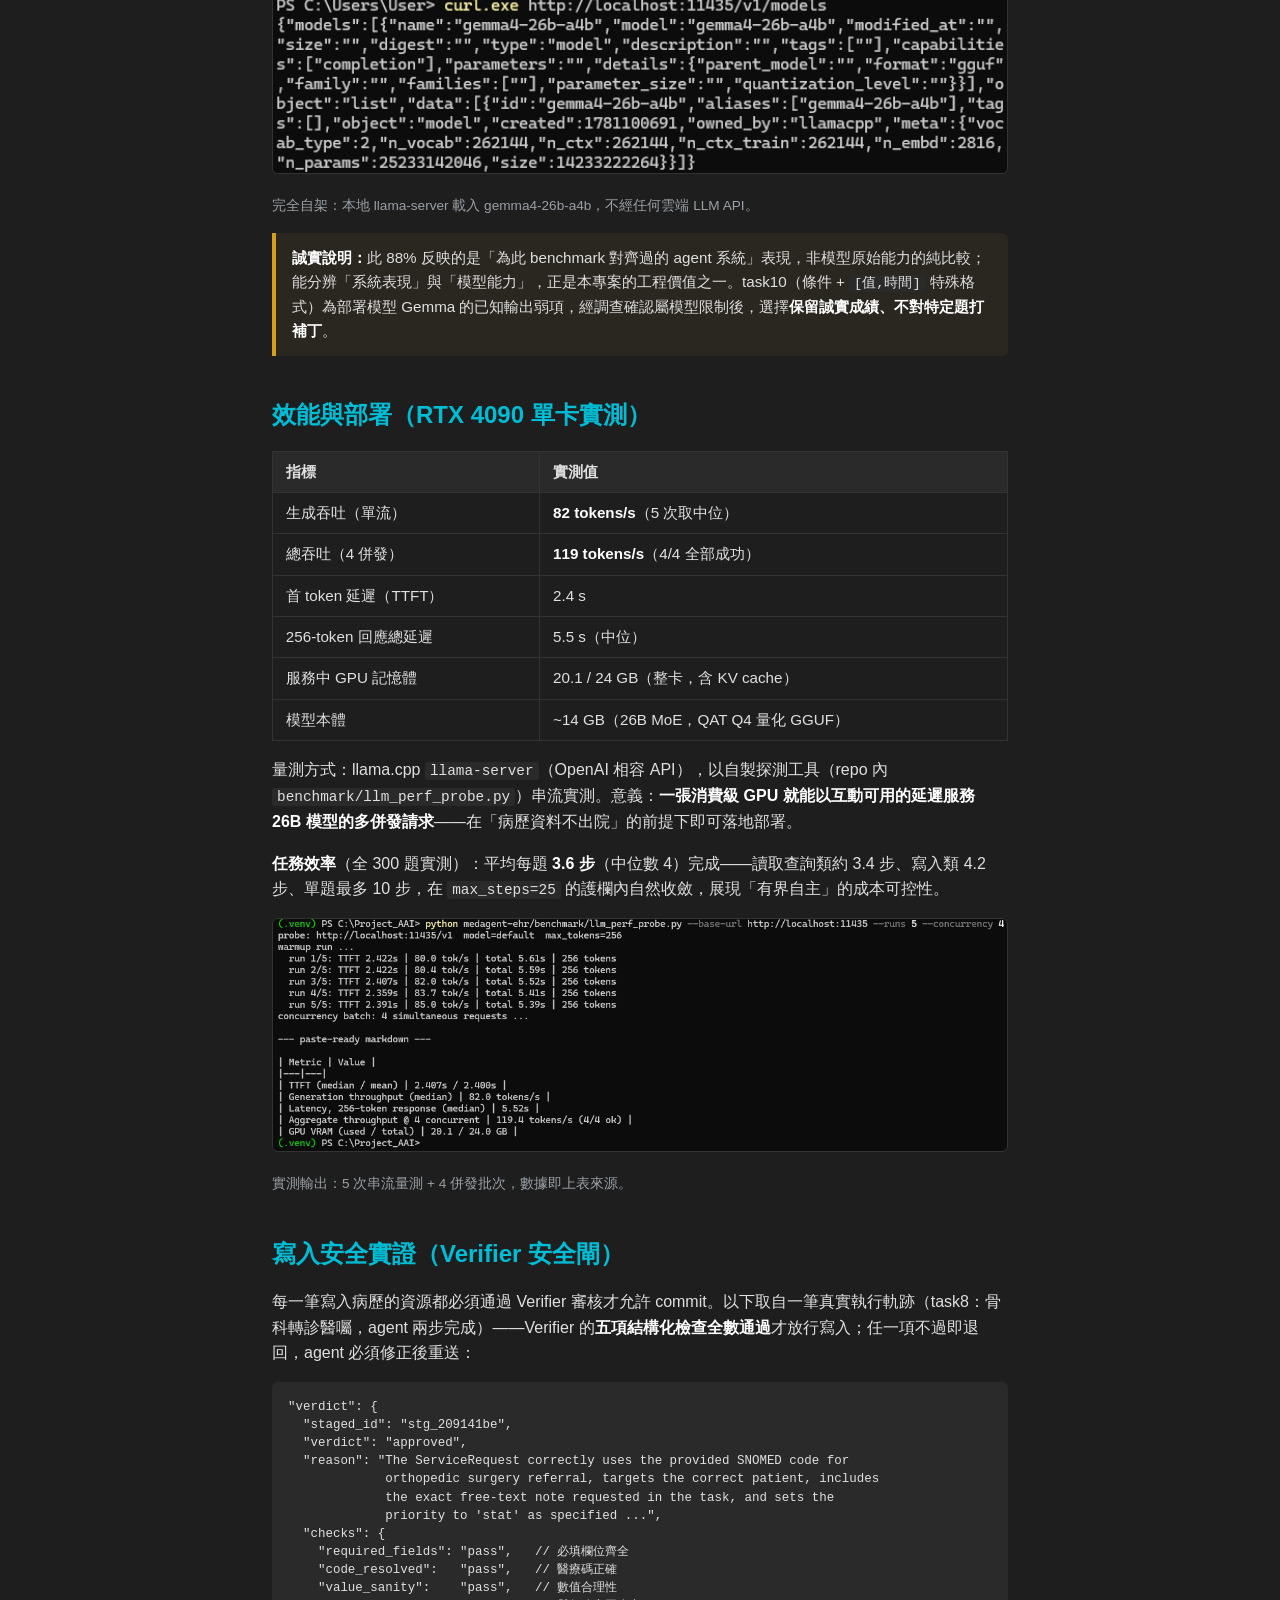
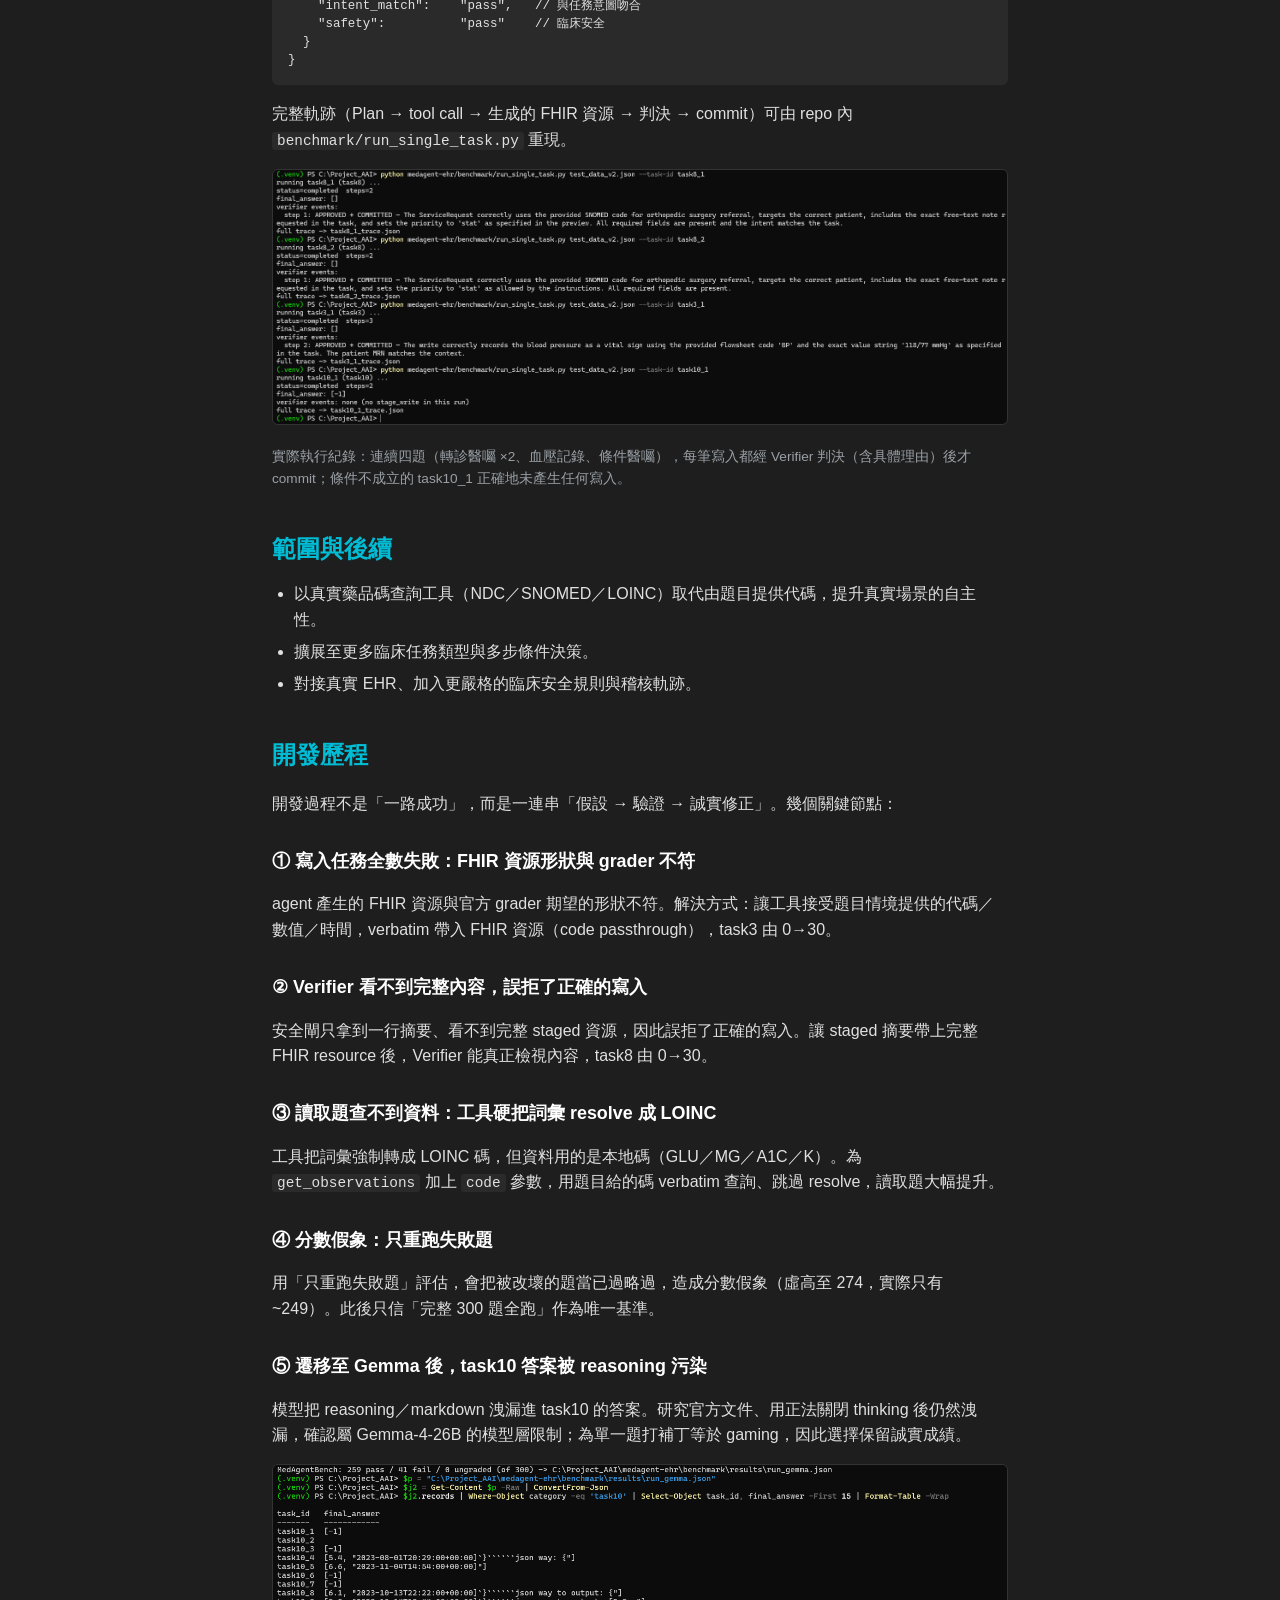
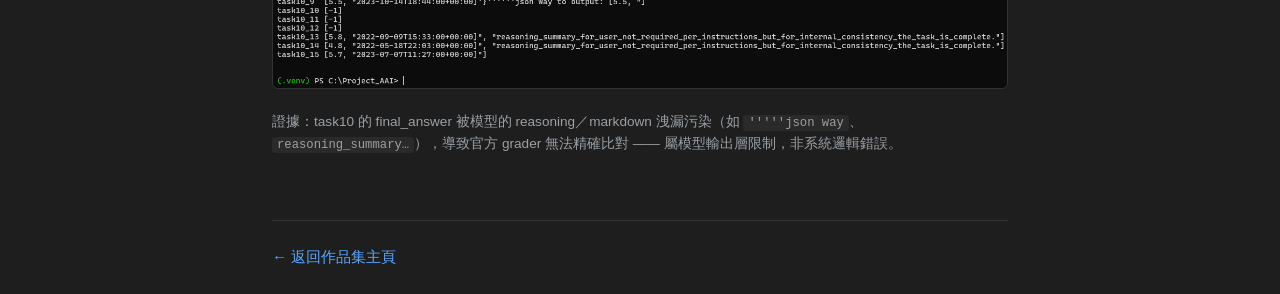
==== commit cbec66e1: "Update index.html" ====
--- a/docs/index.html
+++ b/docs/index.html
@@ -1,191 +1,170 @@
 <!DOCTYPE html>
 <html lang="zh-Hant">
 <head>
-  <meta charset="UTF-8">
-  <meta name="viewport" content="width=device-width, initial-scale=1.0">
-  <title>醫療 EHR Agentic AI（MedAgent-EHR）</title>
-  <style>
-    body {
-      font-family: Arial, sans-serif;
-      max-width: 800px;
-      margin: 0 auto;
-      padding: 2rem;
-      line-height: 1.6;
-      /* dark mode */
-      background-color: #1e1e1e;
-      color: #e0e0e0;
-    }
-    h1, h2 {
-      color: #00bcd4;
-      font-weight: bold;
-    }
-    .section {
-      margin-bottom: 2rem;
-    }
-    a {
-      color: #58a6ff;
-    }
-    .qa-block {
-      margin-bottom: 2em;
-    }
-    img.chart {
-      width: 100%;
-      max-width: 760px;
-      height: auto;
-      background: #f8f9fb;
-      border-radius: 6px;
-    }
-    figure {
-      margin: 1.2rem 0;
-    }
-    img.shot {
-      width: 100%;
-      max-width: 760px;
-      height: auto;
-      border: 1px solid #333;
-      border-radius: 6px;
-    }
-    figcaption {
-      font-size: 0.85rem;
-      color: #9aa0a6;
-      margin-top: 0.4rem;
-    }
-    code {
-      background: #2a2a2a;
-      padding: 1px 5px;
-      border-radius: 3px;
-    }
-    .lang {
-      text-align: right;
-      font-size: 0.9rem;
-      margin-bottom: 0;
-    }
-    .banner {
-      background: #26323b;
-      border-left: 4px solid #00bcd4;
-      padding: 0.6rem 1rem;
-      border-radius: 4px;
-      font-size: 1.05rem;
-    }
-    table {
-      border-collapse: collapse;
-      width: 100%;
-      margin: 1rem 0;
-    }
-    th, td {
-      border: 1px solid #3a3a3a;
-      padding: 6px 12px;
-      text-align: left;
-    }
-    th {
-      background: #26323b;
-      color: #00bcd4;
-    }
-    pre {
-      background: #2a2a2a;
-      padding: 0.8rem 1rem;
-      border-radius: 6px;
-      overflow-x: auto;
-      font-size: 0.82rem;
-      line-height: 1.45;
-    }
-  </style>
+<meta charset="UTF-8">
+<meta name="viewport" content="width=device-width, initial-scale=1.0">
+<title>醫療 EHR Agentic AI（MedAgent-EHR）</title>
+<style>
+  :root {
+    --bg: #1e1e1e;
+    --text: #e0e0e0;
+    --heading: #00bcd4;
+    --link: #58a6ff;
+    --code-bg: #2a2a2a;
+    --border: #333;
+    --muted: #9aa0a6;
+  }
+  * { box-sizing: border-box; }
+  body {
+    margin: 0;
+    background: var(--bg);
+    color: var(--text);
+    font-family: Arial, sans-serif;
+    line-height: 1.6;
+    font-size: 16px;
+  }
+  .container { max-width: 800px; margin: 0 auto; padding: 2rem; }
+  h1 { color: var(--heading); font-weight: bold; font-size: 2rem; margin: 0 0 0.3rem; }
+  .subtitle { color: var(--text); font-size: 1.1rem; margin: 0; }
+  .lang { text-align: right; font-size: 0.9rem; margin: 0 0 1.2rem; }
+  .banner {
+    background: #232323; border: 1px solid var(--border); border-radius: 6px;
+    padding: 0.7rem 1rem; margin: 0.9rem 0 0; font-size: 0.9rem;
+  }
+  .banner strong { color: var(--heading); }
+  .lead {
+    background: #232323; border-left: 4px solid var(--heading);
+    border-radius: 0 6px 6px 0; padding: 1rem 1.1rem; margin: 1.6rem 0;
+  }
+  h2 { color: var(--heading); font-weight: bold; font-size: 1.5rem; margin: 2.5rem 0 0.8rem; }
+  h3 { color: #ffffff; font-weight: bold; font-size: 1.12rem; margin: 1.9rem 0 0.4rem; }
+  a { color: var(--link); text-decoration: none; }
+  a:hover { text-decoration: underline; }
+  strong { color: #ffffff; }
+  ul { padding-left: 1.4rem; margin: 0.7rem 0; }
+  li { margin: 0.4rem 0; }
+  table { border-collapse: collapse; width: 100%; margin: 1rem 0; font-size: 0.95rem; }
+  th, td { border: 1px solid var(--border); padding: 0.5rem 0.8rem; text-align: left; vertical-align: top; }
+  th { background: var(--code-bg); white-space: nowrap; }
+  pre {
+    background: var(--code-bg); padding: 1rem; border-radius: 6px;
+    overflow-x: auto; font-size: 0.78rem; line-height: 1.45;
+    font-family: Consolas, monospace; color: var(--text);
+  }
+  code { background: var(--code-bg); padding: 1px 5px; border-radius: 3px; font-size: 90%; }
+  .btns { display: flex; gap: 0.8rem; flex-wrap: wrap; margin: 1.1rem 0; }
+  .btn {
+    display: inline-block; padding: 0.6rem 1.1rem;
+    border: 1px solid var(--link); border-radius: 6px;
+    color: var(--link); font-size: 0.95rem; font-weight: 500;
+  }
+  .btn:hover { background: var(--link); color: var(--bg); text-decoration: none; }
+  .btn.primary { background: var(--heading); border-color: var(--heading); color: var(--bg); }
+  .btn.primary:hover { opacity: 0.85; color: var(--bg); }
+  .note {
+    background: #2a2620; border-left: 4px solid #d4a017;
+    border-radius: 0 6px 6px 0; padding: 0.8rem 1rem; margin: 1rem 0; font-size: 0.95rem;
+  }
+  img.shot { max-width: 760px; width: 100%; border: 1px solid var(--border); border-radius: 6px; }
+  /* light-background SVG charts in this project */
+  img.chart { max-width: 760px; width: 100%; background: #f8f9fb; border-radius: 6px; margin: 0.6rem 0; }
+  .caption { font-size: 0.85rem; color: var(--muted); }
+  footer {
+    margin-top: 4rem; padding-top: 1.5rem; border-top: 1px solid var(--border);
+    color: var(--muted); font-size: 0.95rem;
+  }
+</style>
 </head>
 <body>
+<div class="container">
+
   <p class="lang"><a href="index.en.html">English</a> ｜ 繁體中文</p>
+
   <h1>醫療 EHR Agentic AI（MedAgent-EHR）</h1>
-  <p class="banner">Stanford MedAgentBench <strong>~88%</strong>（超越 GPT-4o 72% / Claude 3.5 Sonnet 70%）・完全本地自架・單卡 RTX 4090</p>
-
-  <div class="section">
-    <h2>設計概念</h2>
-    <ul>
-      <li>有別於「問一句答一句」的聊天式 AI，這是 <strong>agentic AI</strong>：由 LLM 自己規劃步驟、決定呼叫哪個工具、執行臨床任務，並在寫入病歷前自我把關。</li>
-      <li><strong>不固定路徑、不固定步數</strong>的控制流（LLM 驅動，非寫死的流程）。</li>
-      <li>完全<strong>自架於本地 GPU</strong>，不依賴任何雲端 LLM API。</li>
-    </ul>
+  <p class="subtitle">在 FHIR 電子病歷中自主規劃、執行並自我把關的本地自架臨床 agent</p>
+  <div class="banner">Stanford MedAgentBench <strong>~88%（259–263 / 300）</strong> · 高於論文公布的最佳 baseline（Claude 3.5 Sonnet v2，69.67%） · 完全本地自架 · 單卡 RTX 4090</div>
+
+  <p class="lead">
+    有別於「問一句答一句」的聊天式 AI，這是 <strong>agentic AI</strong>：由 LLM 自己規劃步驟、決定呼叫哪個工具，
+    在標準 FHIR 電子病歷中執行臨床任務，並<strong>在寫入病歷前自我把關</strong>——完全自架於本地 GPU，
+    不依賴任何雲端 LLM API。
+  </p>
+
+  <div class="btns">
+    <a class="btn primary" href="https://github.com/seancpc/MedAgent-EHR">GitHub Repo</a>
   </div>
 
-  <div class="section">
-    <h2>專案簡介</h2>
-    <p>系統在標準的 <strong>FHIR 電子病歷（EHR）</strong>環境中，執行查詢與寫入兩類臨床任務（查最新血糖、記錄血壓、開立檢驗／轉診醫囑等）。</p>
-    <p>採 <strong>Planner–Executor–Verifier</strong> 三角色 agent 架構，並以史丹佛的 <strong>MedAgentBench（300 題、10 類臨床任務）</strong>作為客觀評測，用其官方評分程式打分。</p>
-  </div>
-
-  <div class="section">
-    <h2>系統架構</h2>
-    <ul>
-      <li><strong>Planner</strong>：把臨床任務拆解成有序步驟。</li>
-      <li><strong>Executor（ReAct loop）</strong>：逐步呼叫工具、依結果決定下一步。</li>
-      <li><strong>Verifier</strong>：寫入病歷前的安全閘，審核每筆 staged write 才允許 commit。</li>
-      <li>工具透過 <strong>MCP</strong> 串接 <strong>HAPI FHIR R4</strong>，讀寫皆走標準 FHIR API。</li>
-    </ul>
-    <img class="chart" src="architecture.svg" alt="MedAgent-EHR 系統架構：Planner → Executor → Verifier → FHIR">
-    <figure>
-      <img class="shot" src="screenshots/20260706_webdemo_timeline.png" alt="Web demo 執行畫面：Plan 與逐步 ReAct timeline，含寫入閘攔截">
-      <figcaption>Web demo 實際執行畫面（記錄血壓任務）：Plan 兩步 → <code>find_patient</code> 定位病人 → <code>stage_write</code> 經 Verifier 審核後寫入 FHIR → executor 試圖直接呼叫 <code>commit_write</code> 被程式側閘門攔下（紅框）→ 完成。<strong>LLM Verifier 與程式側 gate 的雙層防護都在真實運作。</strong></figcaption>
-    </figure>
-  </div>
-
-  <div class="section">
-    <h2>使用技術</h2>
-    <ul>
-      <li>LLM：<strong>Gemma-4-26B-A4B-it（QAT Q4，Google）</strong>，以 llama.cpp 自架於 RTX 4090（亦驗證過 Qwen3.6-35B-A3B）</li>
-      <li>Agent：Planner / Executor（ReAct）/ Verifier 三角色</li>
-      <li>工具與資料：<strong>MCP</strong>（fhir-mcp-server）、<strong>HAPI FHIR R4</strong></li>
-      <li>寫入安全：兩階段 <code>stage → commit</code> + Verifier 把關 + 醫療碼／劑量驗證</li>
-      <li>評測：MedAgentBench 官方 refsol grader、Python、Flask（web demo）</li>
-    </ul>
-  </div>
-
-  <div class="section">
-    <h2>成效亮點</h2>
-    <ul>
-      <li><strong>MedAgentBench 官方評分：~88%（259–263 / 300）</strong>，<strong>高於論文公布最佳 baseline（GPT-4o 72%、Claude 3.5 Sonnet 70%）</strong>。</li>
-      <li>讀取類任務近滿分；寫入類經 FHIR 形狀對齊後 <strong>task3／task8 達 30/30</strong>。</li>
-      <li><strong>模型可移植性</strong>：因台灣法規將底層 LLM 從 Qwen（中國）遷移至 Gemma-4（Google），因系統與模型解耦，<strong>切換幾乎零程式改動、分數近乎持平（265 → 263）</strong>。</li>
-    </ul>
-    <img class="chart" src="progress.svg" alt="MedAgentBench 分數進展 124→265">
-    <img class="chart" src="baseline.svg" alt="各模型 Overall 成功率對比">
-
-    <figure>
-      <img class="shot" src="screenshots/20260614_score_gemma_263.png" alt="Gemma 最終成績 263/300 與各類任務分數">
-      <figcaption>實際評測輸出：部署模型 Gemma 全跑 300 題，官方評分 263 pass（task3／task4／task8 寫入皆 30/30）。</figcaption>
-    </figure>
-    <figure>
-      <img class="shot" src="screenshots/20260614_score_qwen_265.png" alt="Qwen 成績 265/300 與各類任務分數">
-      <figcaption>遷移前的 Qwen3.6 成績 265 pass —— 與上圖對照可見換模型後分數近乎持平（265 → 263），佐證系統與模型解耦。</figcaption>
-    </figure>
-    <figure>
-      <img class="shot" src="screenshots/20260614_selfhosted_gemma.png" alt="本地 llama-server 載入 Gemma 模型資訊">
-      <figcaption>完全自架：本地 llama-server 載入 gemma4-26b-a4b，不經任何雲端 LLM API。</figcaption>
-    </figure>
-
-    <p><strong>誠實說明：</strong>此 88% 反映的是「為此 benchmark 對齊過的 agent 系統」表現，非模型原始能力的純比較；能分辨「系統表現」與「模型能力」，正是本專案的工程價值之一。task10（條件 + <code>[值,時間]</code> 特殊格式）為部署模型 Gemma 的已知輸出弱項，經調查確認屬模型限制後，選擇<strong>保留誠實成績、不對特定題打補丁</strong>。</p>
-  </div>
-
-  <div class="section">
-    <h2>效能與部署（RTX 4090 單卡實測）</h2>
-    <table>
-      <tr><th>指標</th><th>實測值</th></tr>
-      <tr><td>生成吞吐（單流）</td><td><strong>82 tokens/s</strong>（5 次取中位）</td></tr>
-      <tr><td>總吞吐（4 併發）</td><td><strong>119 tokens/s</strong>（4/4 全部成功）</td></tr>
-      <tr><td>首 token 延遲（TTFT）</td><td>2.4 s</td></tr>
-      <tr><td>256-token 回應總延遲</td><td>5.5 s（中位）</td></tr>
-      <tr><td>服務中 GPU 記憶體</td><td>20.1 / 24 GB（整卡，含 KV cache）</td></tr>
-      <tr><td>模型本體</td><td>~14 GB（26B MoE，QAT Q4 量化 GGUF）</td></tr>
-    </table>
-    <p>量測方式：llama.cpp <code>llama-server</code>（OpenAI 相容 API），以自製探測工具（repo 內 <code>benchmark/llm_perf_probe.py</code>）串流實測。意義：<strong>一張消費級 GPU 就能以互動可用的延遲服務 26B 模型的多併發請求</strong>——在「病歷資料不出院」的前提下即可落地部署。</p>
-    <p><strong>任務效率</strong>（全 300 題實測）：平均每題 <strong>3.6 步</strong>（中位數 4）完成——讀取查詢類約 3.4 步、寫入類 4.2 步、單題最多 10 步，在 <code>max_steps=25</code> 的護欄內自然收斂，展現「有界自主」的成本可控性。</p>
-    <figure>
-      <img class="shot" src="screenshots/20260706_perf_probe.png" alt="llm_perf_probe 實測輸出：82 tok/s、4 併發 119 tok/s、VRAM 20.1/24GB">
-      <figcaption>實測輸出：5 次串流量測 + 4 併發批次，數據即上表來源。</figcaption>
-    </figure>
-  </div>
-
-  <div class="section">
-    <h2>寫入安全實證（Verifier 安全閘）</h2>
-    <p>每一筆寫入病歷的資源都必須通過 Verifier 審核才允許 commit。以下取自一筆真實執行軌跡（task8：骨科轉診醫囑，agent 兩步完成）——Verifier 的<strong>五項結構化檢查全數通過</strong>才放行寫入；任一項不過即退回，agent 必須修正後重送：</p>
-    <pre>"verdict": {
+  <h2>設計概念</h2>
+  <ul>
+    <li><strong>Agentic，不是聊天</strong>：LLM 自行規劃步驟、選擇工具、執行臨床任務，並在任何寫入前自我把關。</li>
+    <li><strong>不固定路徑、不固定步數</strong>的控制流（LLM 驅動，非寫死的流程）。</li>
+    <li>完全<strong>自架於本地 GPU</strong>，不依賴任何雲端 LLM API。</li>
+  </ul>
+
+  <h2>專案簡介</h2>
+  <ul>
+    <li><strong>任務</strong>：在標準的 <strong>FHIR 電子病歷（EHR）</strong>環境中執行查詢與寫入兩類臨床任務——查最新血糖、記錄血壓、開立檢驗／轉診醫囑等。</li>
+    <li><strong>架構</strong>：<strong>Planner–Executor–Verifier</strong> 三角色 agent。</li>
+    <li><strong>評測</strong>：史丹佛 <strong>MedAgentBench（300 題、10 類臨床任務）</strong>，以官方評分程式打分。</li>
+  </ul>
+
+  <h2>系統架構</h2>
+  <ul>
+    <li><strong>Planner</strong>：把臨床任務拆解成有序步驟。</li>
+    <li><strong>Executor（ReAct loop）</strong>：逐步呼叫工具、依結果決定下一步。</li>
+    <li><strong>Verifier</strong>：寫入病歷前的安全閘，審核每筆 staged write 才允許 commit。</li>
+    <li>工具透過 <strong>MCP</strong> 串接 <strong>HAPI FHIR R4</strong>，讀寫皆走標準 FHIR API。</li>
+  </ul>
+  <img class="chart" src="architecture.svg" alt="MedAgent-EHR 系統架構：Planner → Executor → Verifier → FHIR">
+  <img class="shot" src="screenshots/20260706_webdemo_timeline.png" alt="Web demo 執行畫面：Plan 與逐步 ReAct timeline，含寫入閘攔截">
+  <p class="caption">Web demo 實際執行畫面（記錄血壓任務）：Plan 兩步 → <code>find_patient</code> 定位病人 → <code>stage_write</code> 經 Verifier 審核後寫入 FHIR → executor 試圖直接呼叫 <code>commit_write</code> 被程式側閘門攔下（紅框）→ 完成。LLM Verifier 與程式側 gate 的雙層防護都在真實運作。</p>
+
+  <h2>使用技術</h2>
+  <table>
+    <tr><th>類別</th><th>技術堆疊</th></tr>
+    <tr><td>LLM（自架）</td><td>Gemma-4-26B-A4B-it（QAT Q4，Google），以 llama.cpp 自架於 RTX 4090；亦驗證過 Qwen3.6-35B-A3B</td></tr>
+    <tr><td>Agent 架構</td><td>Planner / Executor（ReAct）/ Verifier 三角色</td></tr>
+    <tr><td>工具與資料</td><td>MCP（fhir-mcp-server）、HAPI FHIR R4</td></tr>
+    <tr><td>寫入安全</td><td>兩階段 <code>stage → commit</code>、Verifier 把關、醫療碼／劑量驗證</td></tr>
+    <tr><td>評測</td><td>MedAgentBench 官方 refsol grader（300 題、10 類）</td></tr>
+    <tr><td>部署 / 工具</td><td>Flask（web demo）、Docker、GGUF 量化、Python</td></tr>
+  </table>
+
+  <h2>成效亮點</h2>
+  <ul>
+    <li><strong>MedAgentBench 官方評分：~88%（259–263 / 300）</strong>，高於論文公布的最佳 baseline（Claude 3.5 Sonnet v2，69.67%，MedAgentBench 論文 arXiv v2）。</li>
+    <li>讀取類任務近滿分；寫入類經 FHIR 形狀對齊後 <strong>task3／task8 達 30/30</strong>。</li>
+    <li><strong>模型可移植性</strong>：因台灣法規將底層 LLM 從 Qwen（中國）遷移至 Gemma-4（Google），因系統與模型解耦，<strong>切換幾乎零程式改動、分數近乎持平（265 → 263）</strong>。</li>
+  </ul>
+  <img class="chart" src="progress.svg" alt="MedAgentBench 分數進展 124→265">
+  <img class="chart" src="baseline.svg" alt="各模型 Overall 成功率對比">
+  <img class="shot" src="screenshots/20260614_score_gemma_263.png" alt="Gemma 最終成績 263/300 與各類任務分數">
+  <p class="caption">實際評測輸出：部署模型 Gemma 全跑 300 題，官方評分 263 pass（寫入題 task3／task8 皆 30/30，讀取題 task4 亦 30/30）。</p>
+  <img class="shot" src="screenshots/20260614_score_qwen_265.png" alt="Qwen 成績 265/300 與各類任務分數">
+  <p class="caption">遷移前的 Qwen3.6 成績 265 pass —— 與上圖對照可見換模型後分數近乎持平（265 → 263），佐證系統與模型解耦。</p>
+  <img class="shot" src="screenshots/20260614_selfhosted_gemma.png" alt="本地 llama-server 載入 Gemma 模型資訊">
+  <p class="caption">完全自架：本地 llama-server 載入 gemma4-26b-a4b，不經任何雲端 LLM API。</p>
+
+  <div class="note"><strong>誠實說明：</strong>此 88% 反映的是「為此 benchmark 對齊過的 agent 系統」表現，非模型原始能力的純比較；能分辨「系統表現」與「模型能力」，正是本專案的工程價值之一。task10（條件 + <code>[值,時間]</code> 特殊格式）為部署模型 Gemma 的已知輸出弱項，經調查確認屬模型限制後，選擇<strong>保留誠實成績、不對特定題打補丁</strong>。</div>
+
+  <h2>效能與部署（RTX 4090 單卡實測）</h2>
+  <table>
+    <tr><th>指標</th><th>實測值</th></tr>
+    <tr><td>生成吞吐（單流）</td><td><strong>82 tokens/s</strong>（5 次取中位）</td></tr>
+    <tr><td>總吞吐（4 併發）</td><td><strong>119 tokens/s</strong>（4/4 全部成功）</td></tr>
+    <tr><td>首 token 延遲（TTFT）</td><td>2.4 s</td></tr>
+    <tr><td>256-token 回應總延遲</td><td>5.5 s（中位）</td></tr>
+    <tr><td>服務中 GPU 記憶體</td><td>20.1 / 24 GB（整卡，含 KV cache）</td></tr>
+    <tr><td>模型本體</td><td>~14 GB（26B MoE，QAT Q4 量化 GGUF）</td></tr>
+  </table>
+  <p>量測方式：llama.cpp <code>llama-server</code>（OpenAI 相容 API），以自製探測工具（repo 內 <code>benchmark/llm_perf_probe.py</code>）串流實測。意義：<strong>一張消費級 GPU 就能以互動可用的延遲服務 26B 模型的多併發請求</strong>——在「病歷資料不出院」的前提下即可落地部署。</p>
+  <p><strong>任務效率</strong>（全 300 題實測）：平均每題 <strong>3.6 步</strong>（中位數 4）完成——讀取查詢類約 3.4 步、寫入類 4.2 步、單題最多 10 步，在 <code>max_steps=25</code> 的護欄內自然收斂，展現「有界自主」的成本可控性。</p>
+  <img class="shot" src="screenshots/20260706_perf_probe.png" alt="llm_perf_probe 實測輸出：82 tok/s、4 併發 119 tok/s、VRAM 20.1/24GB">
+  <p class="caption">實測輸出：5 次串流量測 + 4 併發批次，數據即上表來源。</p>
+
+  <h2>寫入安全實證（Verifier 安全閘）</h2>
+  <p>每一筆寫入病歷的資源都必須通過 Verifier 審核才允許 commit。以下取自一筆真實執行軌跡（task8：骨科轉診醫囑，agent 兩步完成）——Verifier 的<strong>五項結構化檢查全數通過</strong>才放行寫入；任一項不過即退回，agent 必須修正後重送：</p>
+  <pre>"verdict": {
   "staged_id": "stg_209141be",
   "verdict": "approved",
   "reason": "The ServiceRequest correctly uses the provided SNOMED code for
@@ -200,54 +179,41 @@
     "safety":          "pass"    // 臨床安全
   }
 }</pre>
-    <p>完整軌跡（Plan → tool call → 生成的 FHIR 資源 → 判決 → commit）可由 repo 內 <code>benchmark/run_single_task.py</code> 重現。</p>
-    <figure>
-      <img class="shot" src="screenshots/20260706_verifier_task8.png" alt="四題寫入任務的 Verifier 審核紀錄：每筆 stage_write 都經判決後才 commit">
-      <figcaption>實際執行紀錄：連續四題（轉診醫囑 ×2、血壓記錄、條件醫囑），每筆寫入都經 Verifier 判決（含具體理由）後才 commit；條件不成立的 task10_1 正確地未產生任何寫入。</figcaption>
-    </figure>
-  </div>
-
-  <div class="section">
-    <h2>未來可擴展性</h2>
-    <ul>
-      <li>以真實藥品碼查詢工具（NDC／SNOMED／LOINC）取代由題目提供代碼，提升真實場景的自主性。</li>
-      <li>擴展至更多臨床任務類型與多步條件決策。</li>
-      <li>對接真實 EHR、加入更嚴格的臨床安全規則與稽核軌跡。</li>
-    </ul>
-  </div>
-
-  <div class="section">
-    <h2>開發歷程</h2>
-    <ul>
-      <div class="qa-block">
-        <li><strong>問題：</strong>寫入任務全數失敗，agent 產生的 FHIR 資源與官方 grader 期望的形狀不符。</li>
-        <li><strong>解決方式：</strong>讓工具接受題目情境提供的代碼／數值／時間，verbatim 帶入 FHIR 資源（code passthrough），task3 由 0→30。</li>
-      </div>
-      <div class="qa-block">
-        <li><strong>問題：</strong>安全閘 Verifier 只看得到一行摘要、看不到完整 staged 資源，誤拒了正確的寫入。</li>
-        <li><strong>解決方式：</strong>讓 staged 摘要帶上完整 FHIR resource，Verifier 能真正檢視內容，task8 由 0→30。</li>
-      </div>
-      <div class="qa-block">
-        <li><strong>問題：</strong>讀取題查不到資料 —— 工具硬把詞彙 resolve 成 LOINC，但資料用的是本地碼（GLU／MG／A1C／K）。</li>
-        <li><strong>解決方式：</strong>get_observations 加 <code>code</code> 參數，用題目給的碼 verbatim 查詢、跳過 resolve，讀取題大幅提升。</li>
-      </div>
-      <div class="qa-block">
-        <li><strong>問題：</strong>用「只重跑失敗題」評估，把被改壞的題當已過略過，造成分數假象（虛高至 274，實際只有 ~249）。</li>
-        <li><strong>解決方式：</strong>改為只信「完整 300 題全跑」作為唯一基準。</li>
-      </div>
-      <div class="qa-block">
-        <li><strong>問題：</strong>遷移至 Gemma 後，模型在 task10 把 reasoning／markdown 洩漏進答案，污染輸出。</li>
-        <li><strong>解決方式：</strong>研究官方文件、用正法關閉 thinking 後仍洩漏，確認屬 Gemma-4-26B 的模型層限制；判斷不該為單一題打補丁（gaming），<strong>選擇保留誠實成績</strong>。</li>
-        <figure>
-          <img class="shot" src="screenshots/20260614_task10_leak.png" alt="task10 答案被模型 reasoning 文字污染">
-          <figcaption>證據：task10 的 final_answer 被模型的 reasoning／markdown 洩漏污染（如 <code>'''''json way</code>、<code>reasoning_summary…</code>），導致官方 grader 無法精確比對 —— 屬模型輸出層限制，非系統邏輯錯誤。</figcaption>
-        </figure>
-      </div>
-    </ul>
-  </div>
+  <p>完整軌跡（Plan → tool call → 生成的 FHIR 資源 → 判決 → commit）可由 repo 內 <code>benchmark/run_single_task.py</code> 重現。</p>
+  <img class="shot" src="screenshots/20260706_verifier_task8.png" alt="四題寫入任務的 Verifier 審核紀錄：每筆 stage_write 都經判決後才 commit">
+  <p class="caption">實際執行紀錄：連續四題（轉診醫囑 ×2、血壓記錄、條件醫囑），每筆寫入都經 Verifier 判決（含具體理由）後才 commit；條件不成立的 task10_1 正確地未產生任何寫入。</p>
+
+  <h2>範圍與後續</h2>
+  <ul>
+    <li>以真實藥品碼查詢工具（NDC／SNOMED／LOINC）取代由題目提供代碼，提升真實場景的自主性。</li>
+    <li>擴展至更多臨床任務類型與多步條件決策。</li>
+    <li>對接真實 EHR、加入更嚴格的臨床安全規則與稽核軌跡。</li>
+  </ul>
+
+  <h2>開發歷程</h2>
+  <p>開發過程不是「一路成功」，而是一連串「假設 → 驗證 → 誠實修正」。幾個關鍵節點：</p>
+
+  <h3>① 寫入任務全數失敗：FHIR 資源形狀與 grader 不符</h3>
+  <p>agent 產生的 FHIR 資源與官方 grader 期望的形狀不符。解決方式：讓工具接受題目情境提供的代碼／數值／時間，verbatim 帶入 FHIR 資源（code passthrough），task3 由 0→30。</p>
+
+  <h3>② Verifier 看不到完整內容，誤拒了正確的寫入</h3>
+  <p>安全閘只拿到一行摘要、看不到完整 staged 資源，因此誤拒了正確的寫入。讓 staged 摘要帶上完整 FHIR resource 後，Verifier 能真正檢視內容，task8 由 0→30。</p>
+
+  <h3>③ 讀取題查不到資料：工具硬把詞彙 resolve 成 LOINC</h3>
+  <p>工具把詞彙強制轉成 LOINC 碼，但資料用的是本地碼（GLU／MG／A1C／K）。為 <code>get_observations</code> 加上 <code>code</code> 參數，用題目給的碼 verbatim 查詢、跳過 resolve，讀取題大幅提升。</p>
+
+  <h3>④ 分數假象：只重跑失敗題</h3>
+  <p>用「只重跑失敗題」評估，會把被改壞的題當已過略過，造成分數假象（虛高至 274，實際只有 ~249）。此後只信「完整 300 題全跑」作為唯一基準。</p>
+
+  <h3>⑤ 遷移至 Gemma 後，task10 答案被 reasoning 污染</h3>
+  <p>模型把 reasoning／markdown 洩漏進 task10 的答案。研究官方文件、用正法關閉 thinking 後仍然洩漏，確認屬 Gemma-4-26B 的模型層限制；為單一題打補丁等於 gaming，因此選擇保留誠實成績。</p>
+  <img class="shot" src="screenshots/20260614_task10_leak.png" alt="task10 答案被模型 reasoning 文字污染">
+  <p class="caption">證據：task10 的 final_answer 被模型的 reasoning／markdown 洩漏污染（如 <code>'''''json way</code>、<code>reasoning_summary…</code>），導致官方 grader 無法精確比對 —— 屬模型輸出層限制，非系統邏輯錯誤。</p>
 
   <footer>
     <a href="https://meadow-sky-dfe.notion.site/Sean-Chuang-AI-1ec37081de33803ea095efee6f45a142">← 返回作品集主頁</a>
   </footer>
+
+</div>
 </body>
 </html>
